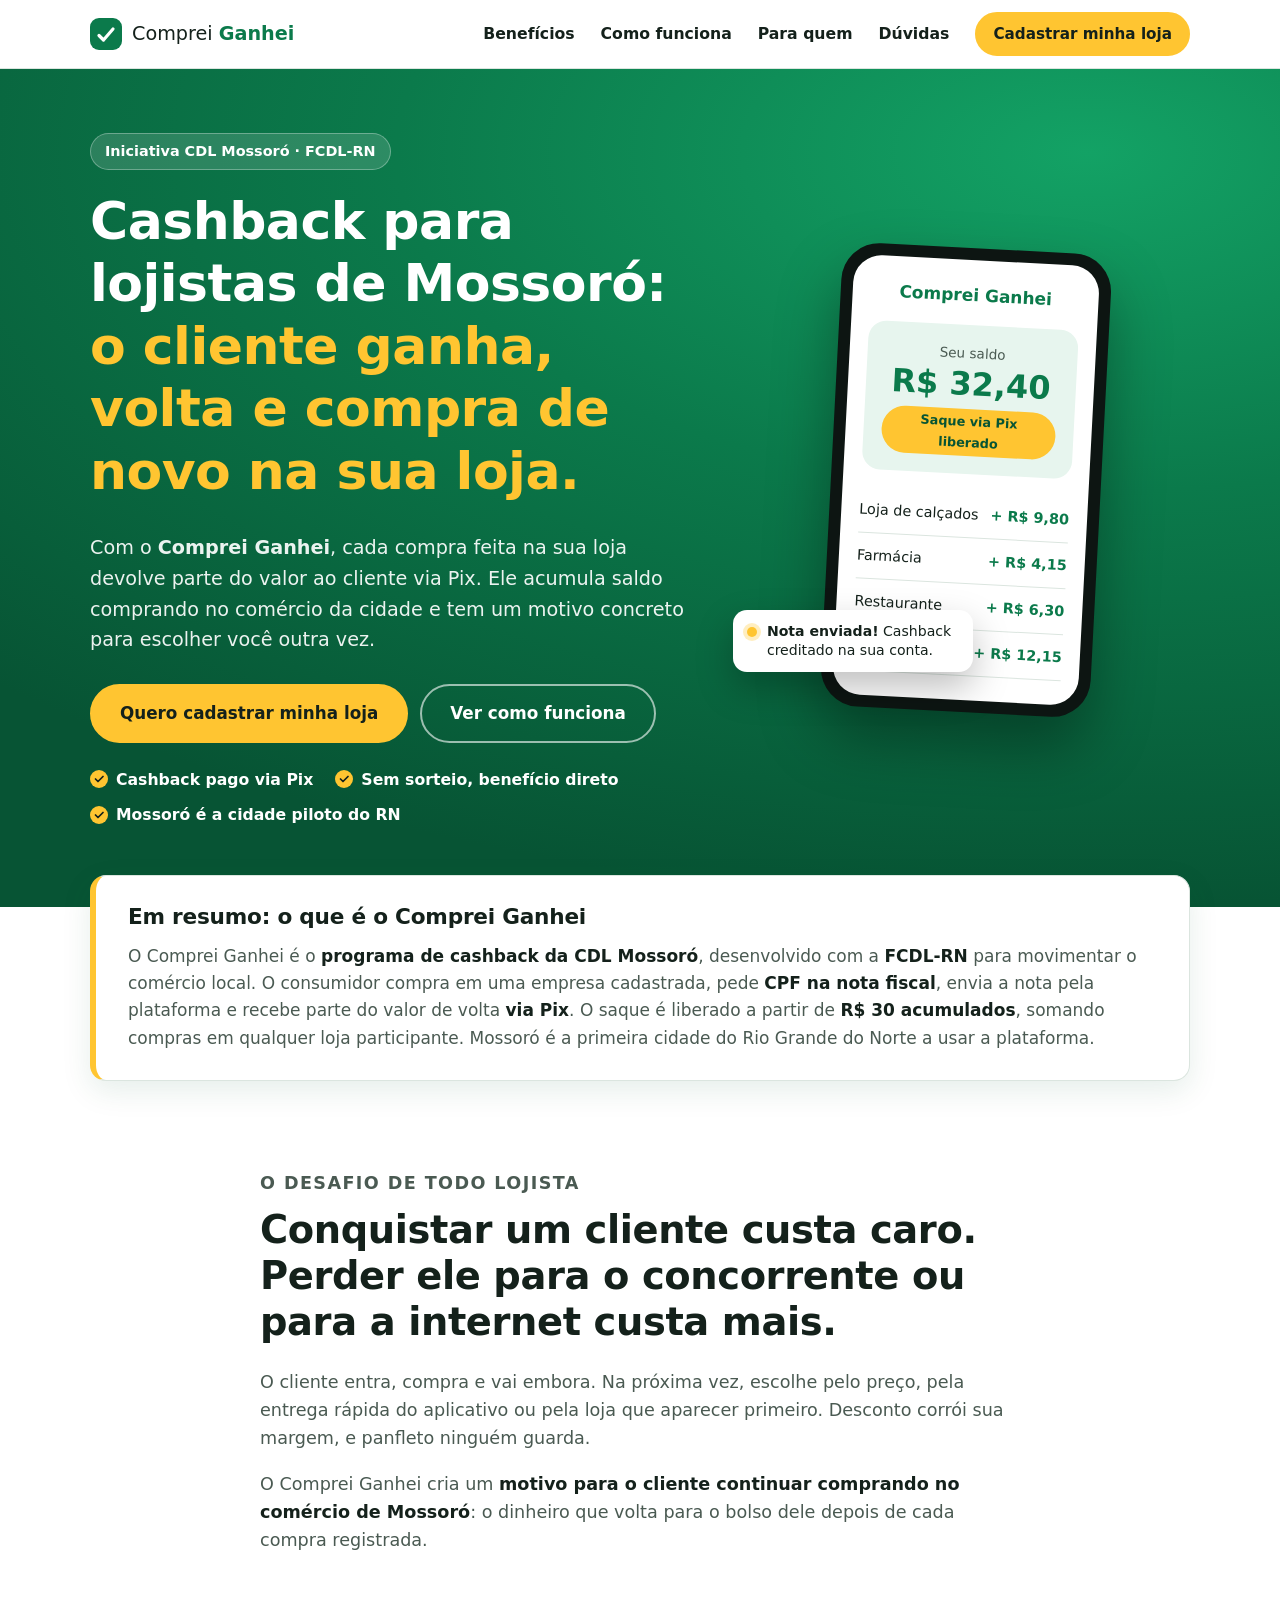
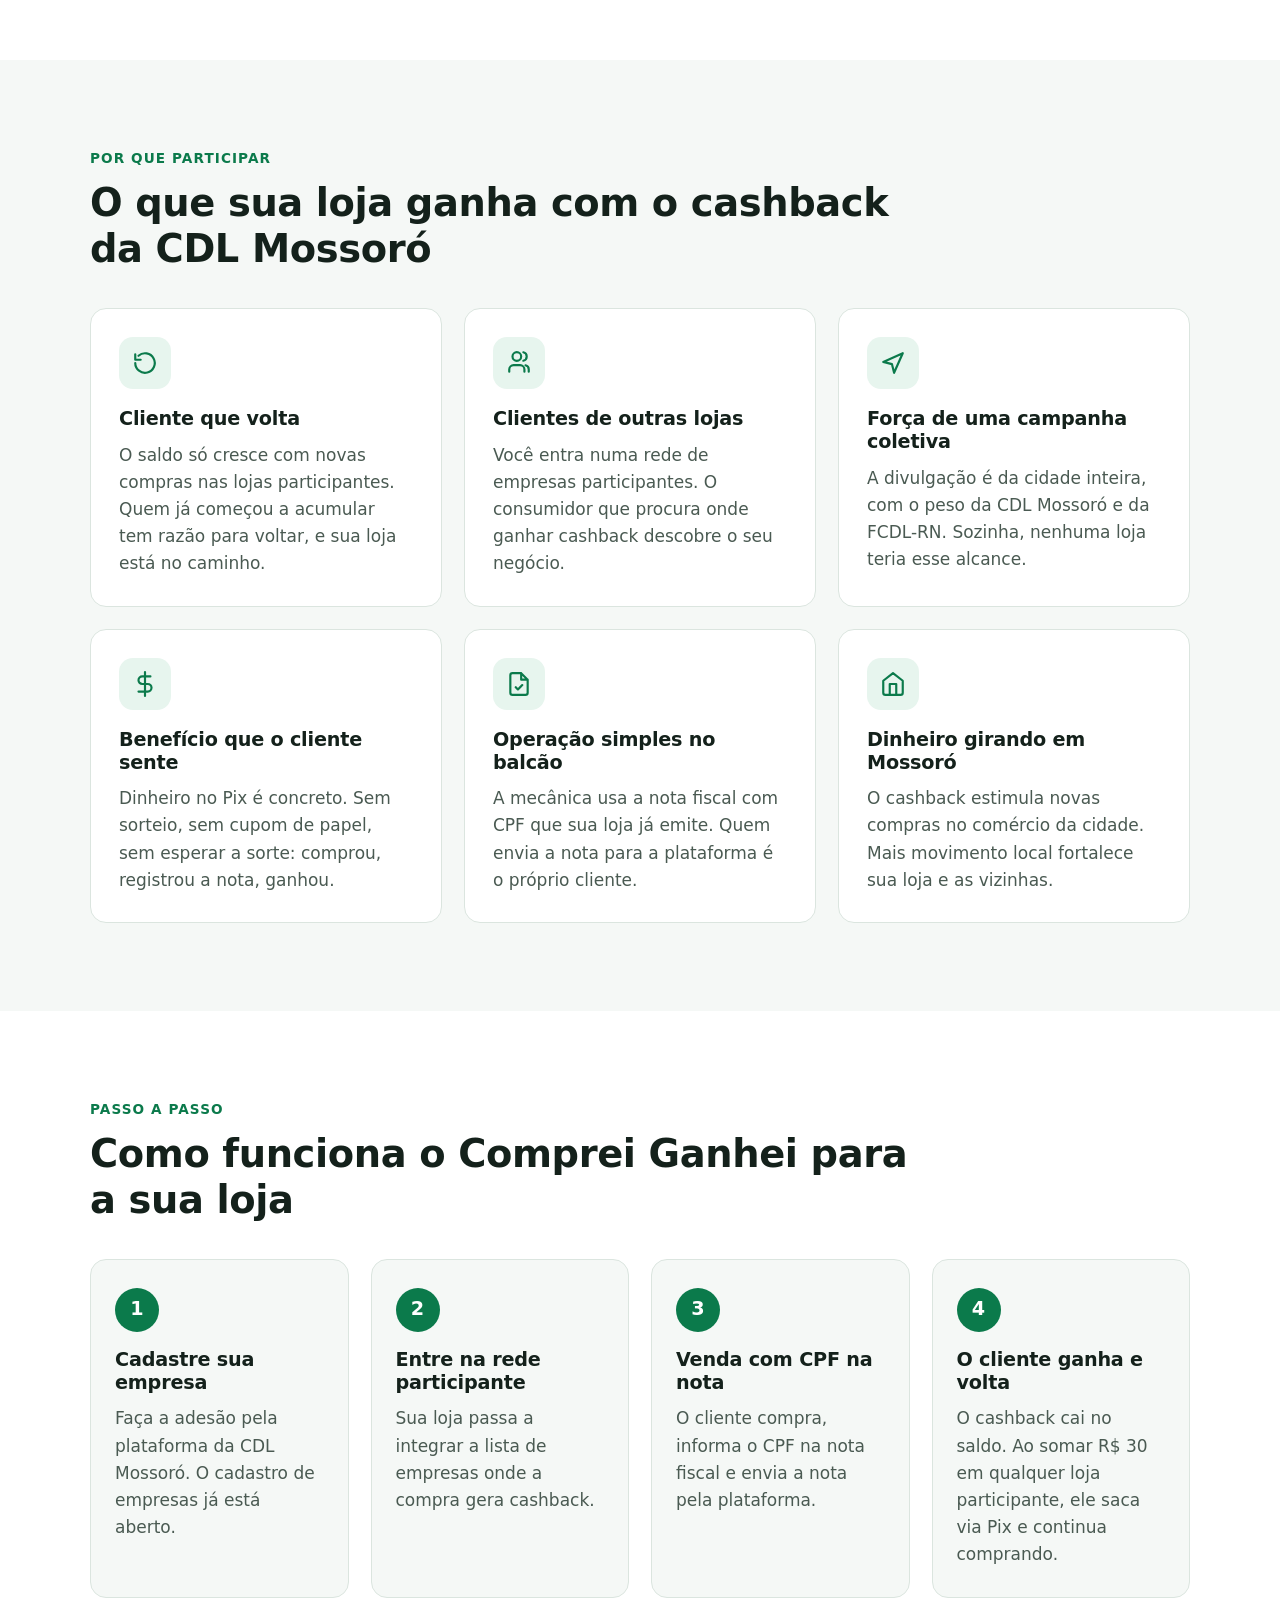
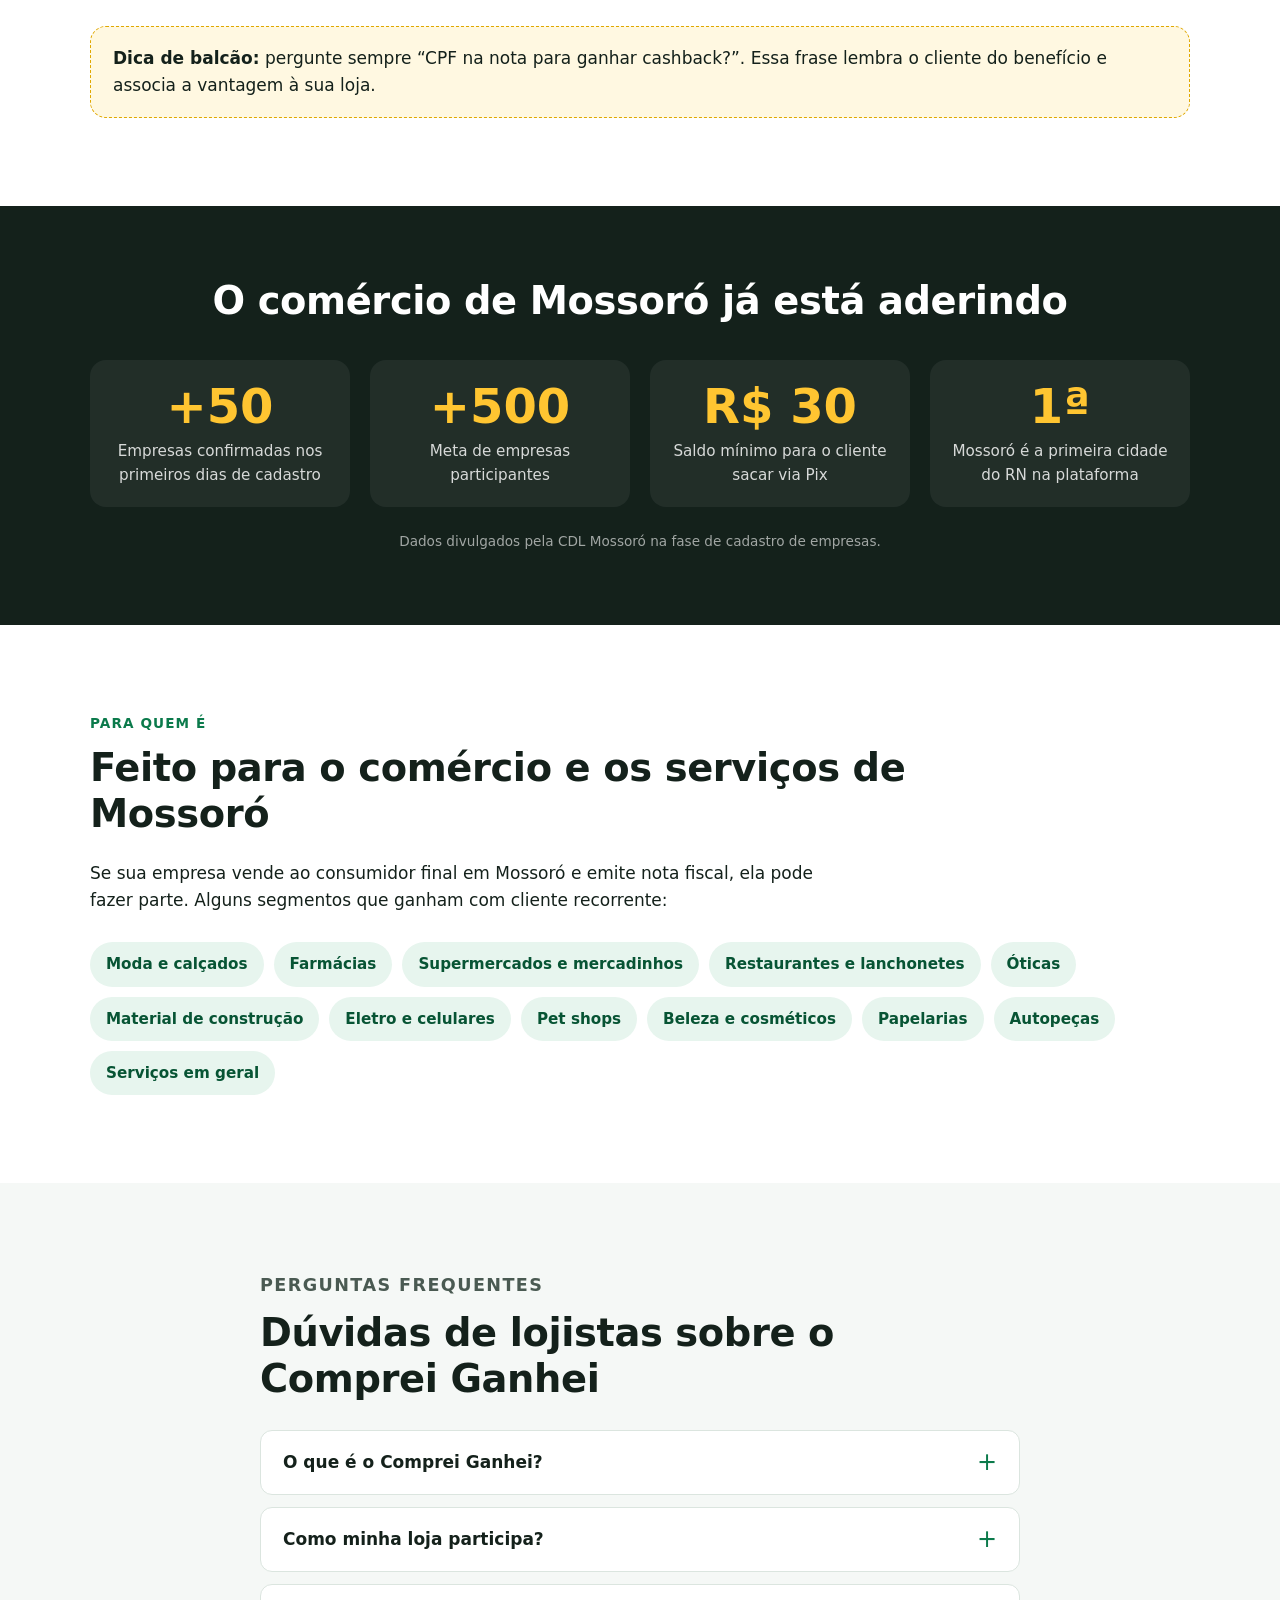
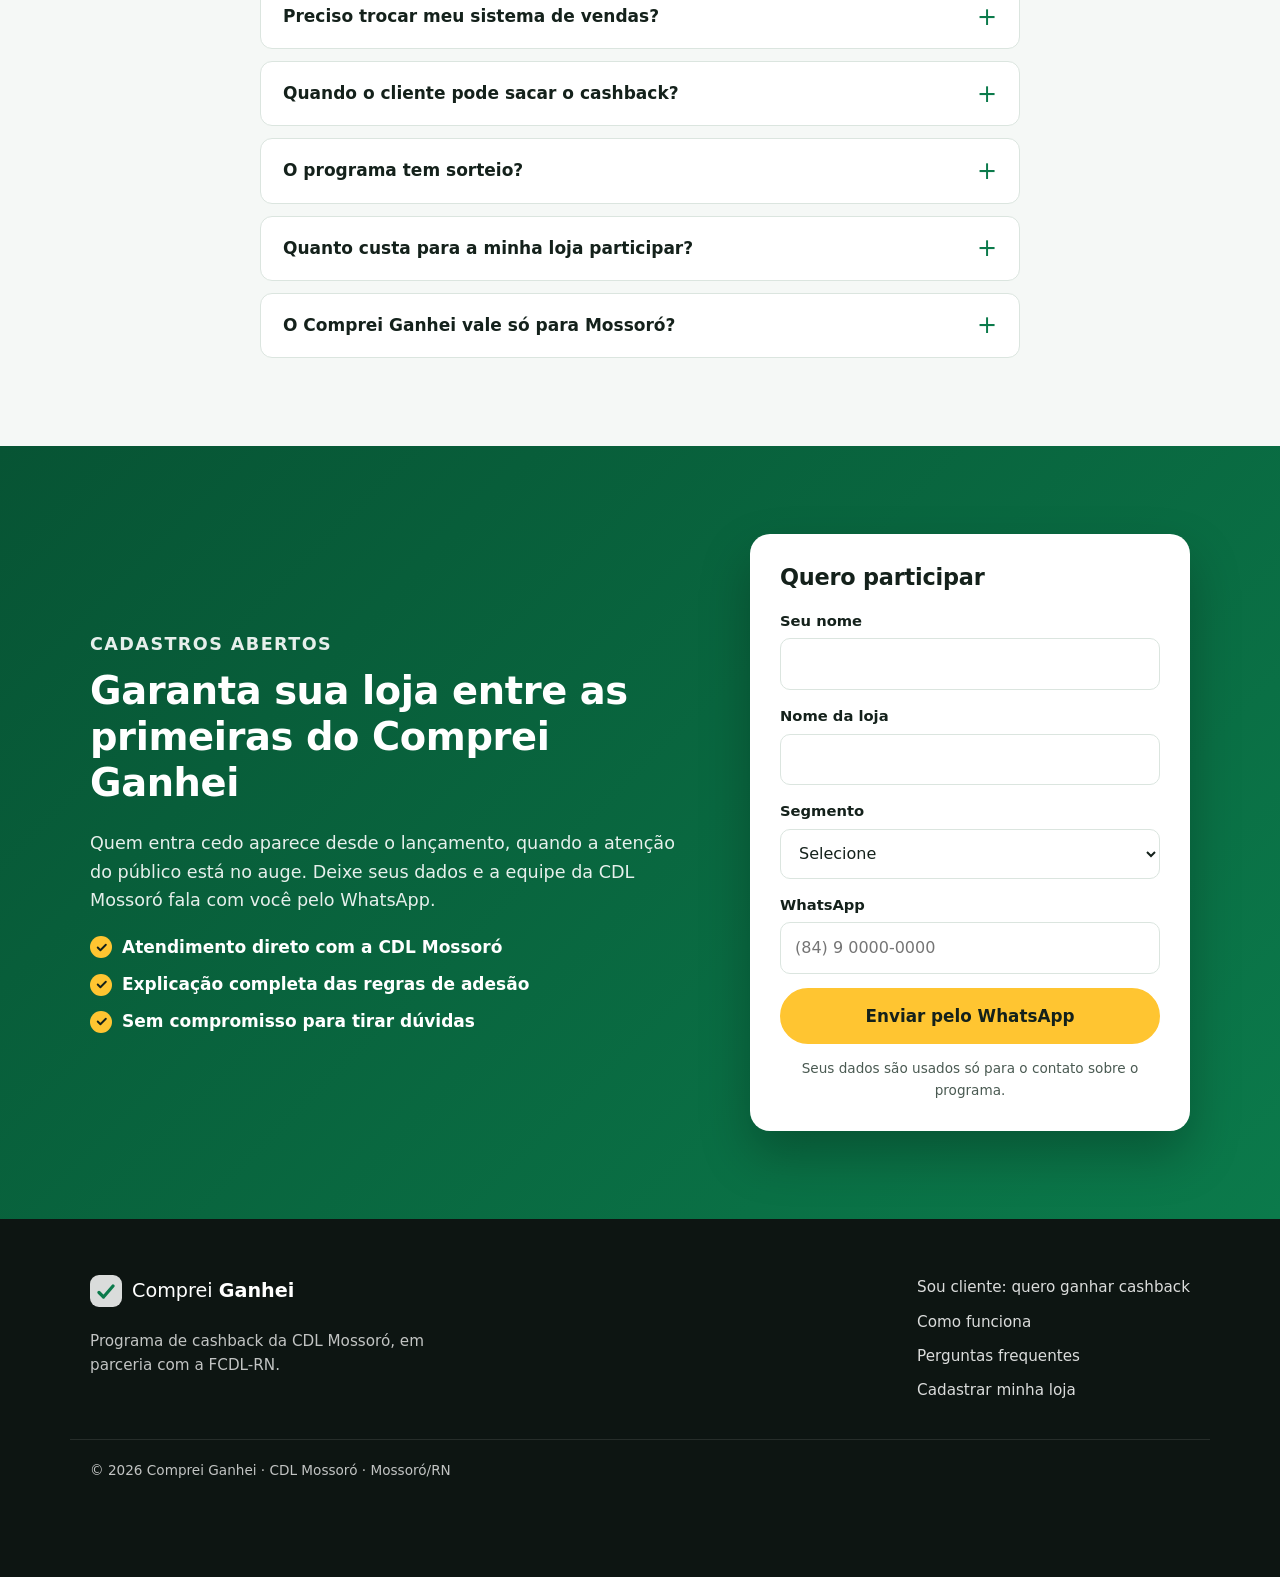
==== lojistas/index.html @ 70098d99 "Cria landing page para lojistas do Comprei Ganhei Página estática e responsiva em /lojistas com copy" ====
<!doctype html>
<html lang="pt-BR">
<head>
  <meta charset="utf-8">
  <meta name="viewport" content="width=device-width, initial-scale=1">

  <!-- SEO essencial -->
  <title>Cashback para lojistas em Mossoró | Comprei Ganhei · CDL Mossoró</title>
  <meta name="description" content="Cadastre sua loja no Comprei Ganhei, o programa de cashback da CDL Mossoró. Seu cliente compra, pede CPF na nota, recebe dinheiro de volta via Pix e volta a comprar no comércio local.">
  <link rel="canonical" href="https://compreiganhei.com.br/lojistas/">
  <meta name="robots" content="index, follow, max-image-preview:large">
  <meta name="theme-color" content="#0b7a4b">
  <meta name="geo.region" content="BR-RN">
  <meta name="geo.placename" content="Mossoró">

  <!-- Open Graph / redes sociais -->
  <meta property="og:type" content="website">
  <meta property="og:locale" content="pt_BR">
  <meta property="og:site_name" content="Comprei Ganhei">
  <meta property="og:title" content="Sua loja no Comprei Ganhei: cashback que traz o cliente de volta">
  <meta property="og:description" content="Programa de cashback da CDL Mossoró. O cliente recebe parte da compra de volta via Pix e continua comprando em Mossoró.">
  <meta property="og:url" content="https://compreiganhei.com.br/lojistas/">
  <meta property="og:image" content="https://compreiganhei.com.br/assets/img/og-lojistas.png">
  <meta property="og:image:width" content="1200">
  <meta property="og:image:height" content="630">
  <meta property="og:image:alt" content="Comprei Ganhei para lojistas: cashback via Pix no comércio de Mossoró">
  <meta name="twitter:card" content="summary_large_image">

  <link rel="icon" href="/assets/img/favicon.svg" type="image/svg+xml">
  <link rel="stylesheet" href="/assets/css/style.css">

  <!-- Dados estruturados (SEO + GEO) -->
  <script type="application/ld+json">
  {
    "@context": "https://schema.org",
    "@graph": [
      {
        "@type": "Organization",
        "@id": "https://compreiganhei.com.br/#organizacao",
        "name": "Comprei Ganhei",
        "url": "https://compreiganhei.com.br/",
        "logo": "https://compreiganhei.com.br/assets/img/favicon.svg",
        "parentOrganization": {
          "@type": "Organization",
          "name": "CDL Mossoró (Câmara de Dirigentes Lojistas de Mossoró)",
          "address": { "@type": "PostalAddress", "addressLocality": "Mossoró", "addressRegion": "RN", "addressCountry": "BR" }
        }
      },
      {
        "@type": "WebPage",
        "@id": "https://compreiganhei.com.br/lojistas/#pagina",
        "url": "https://compreiganhei.com.br/lojistas/",
        "name": "Cashback para lojistas em Mossoró | Comprei Ganhei",
        "inLanguage": "pt-BR",
        "isPartOf": { "@id": "https://compreiganhei.com.br/#site" },
        "about": { "@id": "https://compreiganhei.com.br/lojistas/#servico" },
        "breadcrumb": { "@id": "https://compreiganhei.com.br/lojistas/#breadcrumb" }
      },
      {
        "@type": "WebSite",
        "@id": "https://compreiganhei.com.br/#site",
        "url": "https://compreiganhei.com.br/",
        "name": "Comprei Ganhei",
        "inLanguage": "pt-BR",
        "publisher": { "@id": "https://compreiganhei.com.br/#organizacao" }
      },
      {
        "@type": "BreadcrumbList",
        "@id": "https://compreiganhei.com.br/lojistas/#breadcrumb",
        "itemListElement": [
          { "@type": "ListItem", "position": 1, "name": "Início", "item": "https://compreiganhei.com.br/" },
          { "@type": "ListItem", "position": 2, "name": "Para lojistas", "item": "https://compreiganhei.com.br/lojistas/" }
        ]
      },
      {
        "@type": "Service",
        "@id": "https://compreiganhei.com.br/lojistas/#servico",
        "name": "Programa de cashback Comprei Ganhei para lojistas",
        "serviceType": "Programa de cashback e fidelização para o comércio local",
        "provider": { "@id": "https://compreiganhei.com.br/#organizacao" },
        "areaServed": { "@type": "City", "name": "Mossoró", "containedInPlace": { "@type": "State", "name": "Rio Grande do Norte" } },
        "audience": { "@type": "BusinessAudience", "audienceType": "Lojistas, comerciantes e prestadores de serviço de Mossoró" },
        "description": "Programa de cashback da CDL Mossoró, desenvolvido com a FCDL-RN. O consumidor compra em empresas cadastradas, informa o CPF na nota fiscal, envia a nota pela plataforma e recebe cashback via Pix, com saque a partir de R$ 30 acumulados em qualquer loja participante."
      },
      {
        "@type": "HowTo",
        "name": "Como cadastrar sua loja no Comprei Ganhei",
        "inLanguage": "pt-BR",
        "step": [
          { "@type": "HowToStep", "position": 1, "name": "Cadastre a empresa", "text": "Preencha o cadastro da sua empresa na plataforma da CDL Mossoró." },
          { "@type": "HowToStep", "position": 2, "name": "Entre na rede de lojas participantes", "text": "Sua loja passa a integrar a lista de empresas onde a compra gera cashback." },
          { "@type": "HowToStep", "position": 3, "name": "Venda com CPF na nota", "text": "O cliente compra, pede CPF na nota fiscal e envia a nota pela plataforma." },
          { "@type": "HowToStep", "position": 4, "name": "Cliente recebe e volta", "text": "O cliente acumula cashback e saca via Pix a partir de R$ 30, comprando de novo nas lojas participantes." }
        ]
      },
      {
        "@type": "FAQPage",
        "@id": "https://compreiganhei.com.br/lojistas/#faq",
        "mainEntity": [
          { "@type": "Question", "name": "O que é o Comprei Ganhei?", "acceptedAnswer": { "@type": "Answer", "text": "É o programa de cashback da CDL Mossoró, criado com a FCDL-RN para estimular compras no comércio local. O cliente compra em uma empresa cadastrada, pede CPF na nota, envia a nota pela plataforma e recebe parte do valor de volta via Pix." } },
          { "@type": "Question", "name": "Como minha loja participa do Comprei Ganhei?", "acceptedAnswer": { "@type": "Answer", "text": "Pelo cadastro de empresas na plataforma da CDL Mossoró. Depois de aprovada, sua loja entra na rede de lojas participantes e as compras feitas nela passam a gerar cashback para o cliente." } },
          { "@type": "Question", "name": "Preciso trocar meu sistema de vendas?", "acceptedAnswer": { "@type": "Answer", "text": "A mecânica do programa se baseia na nota fiscal com CPF do consumidor. Quem envia a nota para a plataforma é o próprio cliente. A sua loja precisa emitir a nota fiscal normalmente, com o CPF informado pelo cliente." } },
          { "@type": "Question", "name": "Quando o cliente pode sacar o cashback?", "acceptedAnswer": { "@type": "Answer", "text": "O saque via Pix fica disponível quando o saldo acumulado chega a R$ 30, somando compras feitas em qualquer loja participante." } },
          { "@type": "Question", "name": "O programa tem sorteio?", "acceptedAnswer": { "@type": "Answer", "text": "Não. O benefício é cashback direto: cada compra registrada devolve parte do valor ao cliente." } },
          { "@type": "Question", "name": "O Comprei Ganhei vale só para Mossoró?", "acceptedAnswer": { "@type": "Answer", "text": "Mossoró é a primeira cidade do Rio Grande do Norte a usar a plataforma. A FCDL-RN planeja levar o modelo a outras cidades do estado depois do piloto." } }
        ]
      }
    ]
  }
  </script>
</head>
<body>
  <a class="skip" href="#conteudo">Pular para o conteúdo</a>

  <header class="topo" id="topo">
    <div class="wrap topo__inner">
      <a class="marca" href="/" aria-label="Comprei Ganhei, página inicial">
        <svg class="marca__icone" viewBox="0 0 32 32" aria-hidden="true"><rect width="32" height="32" rx="9" fill="currentColor"/><path d="M9 17.5l4.5 4.5L23 11" fill="none" stroke="#fff" stroke-width="3.2" stroke-linecap="round" stroke-linejoin="round"/></svg>
        <span>Comprei <strong>Ganhei</strong></span>
      </a>
      <nav class="menu" id="menu" aria-label="Seções da página">
        <a href="#beneficios">Benefícios</a>
        <a href="#como-funciona">Como funciona</a>
        <a href="#para-quem">Para quem</a>
        <a href="#duvidas">Dúvidas</a>
        <a class="btn btn--sm" href="#cadastro">Cadastrar minha loja</a>
      </nav>
      <button class="menu__toggle" type="button" aria-expanded="false" aria-controls="menu" aria-label="Abrir menu">
        <span></span><span></span><span></span>
      </button>
    </div>
  </header>

  <main id="conteudo">

    <!-- HERO -->
    <section class="hero">
      <div class="wrap hero__grid">
        <div class="hero__texto">
          <p class="selo">Iniciativa CDL Mossoró · FCDL-RN</p>
          <h1>Cashback para lojistas de Mossoró: <span class="destaque">o cliente ganha, volta e compra de novo na sua loja.</span></h1>
          <p class="lead">Com o <strong>Comprei Ganhei</strong>, cada compra feita na sua loja devolve parte do valor ao cliente via Pix. Ele acumula saldo comprando no comércio da cidade e tem um motivo concreto para escolher você outra vez.</p>
          <div class="hero__ctas">
            <a class="btn btn--lg" href="#cadastro">Quero cadastrar minha loja</a>
            <a class="btn btn--ghost btn--lg" href="#como-funciona">Ver como funciona</a>
          </div>
          <ul class="hero__provas" aria-label="Destaques do programa">
            <li>Cashback pago via Pix</li>
            <li>Sem sorteio, benefício direto</li>
            <li>Mossoró é a cidade piloto do RN</li>
          </ul>
        </div>

        <div class="hero__visual" aria-hidden="true">
          <div class="celular">
            <div class="celular__tela">
              <p class="celular__app">Comprei Ganhei</p>
              <div class="saldo">
                <span>Seu saldo</span>
                <strong>R$ 32,40</strong>
                <em>Saque via Pix liberado</em>
              </div>
              <ul class="extrato">
                <li><span>Loja de calçados</span><b>+ R$ 9,80</b></li>
                <li><span>Farmácia</span><b>+ R$ 4,15</b></li>
                <li><span>Restaurante</span><b>+ R$ 6,30</b></li>
                <li><span>Ótica</span><b>+ R$ 12,15</b></li>
              </ul>
            </div>
          </div>
          <div class="notificacao">
            <span class="notificacao__ponto"></span>
            <p><b>Nota enviada!</b> Cashback creditado na sua conta.</p>
          </div>
        </div>
      </div>
    </section>

    <!-- RESUMO (bloco de resposta direta para buscadores e IAs) -->
    <section class="resumo" aria-labelledby="resumo-titulo">
      <div class="wrap">
        <div class="resumo__caixa">
          <h2 id="resumo-titulo">Em resumo: o que é o Comprei Ganhei</h2>
          <p>O Comprei Ganhei é o <strong>programa de cashback da CDL Mossoró</strong>, desenvolvido com a <strong>FCDL-RN</strong> para movimentar o comércio local. O consumidor compra em uma empresa cadastrada, pede <strong>CPF na nota fiscal</strong>, envia a nota pela plataforma e recebe parte do valor de volta <strong>via Pix</strong>. O saque é liberado a partir de <strong>R$ 30 acumulados</strong>, somando compras em qualquer loja participante. Mossoró é a primeira cidade do Rio Grande do Norte a usar a plataforma.</p>
        </div>
      </div>
    </section>

    <!-- PROBLEMA -->
    <section class="secao" aria-labelledby="problema-titulo">
      <div class="wrap estreito">
        <p class="sobretitulo">O desafio de todo lojista</p>
        <h2 id="problema-titulo">Conquistar um cliente custa caro. Perder ele para o concorrente ou para a internet custa mais.</h2>
        <p>O cliente entra, compra e vai embora. Na próxima vez, escolhe pelo preço, pela entrega rápida do aplicativo ou pela loja que aparecer primeiro. Desconto corrói sua margem, e panfleto ninguém guarda.</p>
        <p>O Comprei Ganhei cria um <strong>motivo para o cliente continuar comprando no comércio de Mossoró</strong>: o dinheiro que volta para o bolso dele depois de cada compra registrada.</p>
      </div>
    </section>

    <!-- BENEFÍCIOS -->
    <section class="secao secao--alt" id="beneficios" aria-labelledby="beneficios-titulo">
      <div class="wrap">
        <p class="sobretitulo">Por que participar</p>
        <h2 id="beneficios-titulo">O que sua loja ganha com o cashback da CDL Mossoró</h2>
        <div class="cards">
          <article class="card">
            <div class="card__icone" aria-hidden="true">
              <svg viewBox="0 0 24 24"><path d="M3 12a9 9 0 1 0 3-6.7M3 4v5h5" /></svg>
            </div>
            <h3>Cliente que volta</h3>
            <p>O saldo só cresce com novas compras nas lojas participantes. Quem já começou a acumular tem razão para voltar, e sua loja está no caminho.</p>
          </article>
          <article class="card">
            <div class="card__icone" aria-hidden="true">
              <svg viewBox="0 0 24 24"><path d="M17 20v-2a4 4 0 0 0-4-4H7a4 4 0 0 0-4 4v2M10 10a4 4 0 1 0 0-8 4 4 0 0 0 0 8M21 20v-2a4 4 0 0 0-3-3.9M16 2.1a4 4 0 0 1 0 7.8" /></svg>
            </div>
            <h3>Clientes de outras lojas</h3>
            <p>Você entra numa rede de empresas participantes. O consumidor que procura onde ganhar cashback descobre o seu negócio.</p>
          </article>
          <article class="card">
            <div class="card__icone" aria-hidden="true">
              <svg viewBox="0 0 24 24"><path d="M3 11l18-8-8 18-2-8-8-2z" /></svg>
            </div>
            <h3>Força de uma campanha coletiva</h3>
            <p>A divulgação é da cidade inteira, com o peso da CDL Mossoró e da FCDL-RN. Sozinha, nenhuma loja teria esse alcance.</p>
          </article>
          <article class="card">
            <div class="card__icone" aria-hidden="true">
              <svg viewBox="0 0 24 24"><path d="M12 1v22M17 5H9.5a3.5 3.5 0 0 0 0 7h5a3.5 3.5 0 0 1 0 7H6" /></svg>
            </div>
            <h3>Benefício que o cliente sente</h3>
            <p>Dinheiro no Pix é concreto. Sem sorteio, sem cupom de papel, sem esperar a sorte: comprou, registrou a nota, ganhou.</p>
          </article>
          <article class="card">
            <div class="card__icone" aria-hidden="true">
              <svg viewBox="0 0 24 24"><path d="M14 2H6a2 2 0 0 0-2 2v16a2 2 0 0 0 2 2h12a2 2 0 0 0 2-2V8zM14 2v6h6M9 15l2 2 4-4" /></svg>
            </div>
            <h3>Operação simples no balcão</h3>
            <p>A mecânica usa a nota fiscal com CPF que sua loja já emite. Quem envia a nota para a plataforma é o próprio cliente.</p>
          </article>
          <article class="card">
            <div class="card__icone" aria-hidden="true">
              <svg viewBox="0 0 24 24"><path d="M3 9l9-7 9 7v11a2 2 0 0 1-2 2H5a2 2 0 0 1-2-2zM9 22V12h6v10" /></svg>
            </div>
            <h3>Dinheiro girando em Mossoró</h3>
            <p>O cashback estimula novas compras no comércio da cidade. Mais movimento local fortalece sua loja e as vizinhas.</p>
          </article>
        </div>
      </div>
    </section>

    <!-- COMO FUNCIONA -->
    <section class="secao" id="como-funciona" aria-labelledby="como-titulo">
      <div class="wrap">
        <p class="sobretitulo">Passo a passo</p>
        <h2 id="como-titulo">Como funciona o Comprei Ganhei para a sua loja</h2>
        <ol class="passos">
          <li class="passo">
            <span class="passo__num" aria-hidden="true">1</span>
            <h3>Cadastre sua empresa</h3>
            <p>Faça a adesão pela plataforma da CDL Mossoró. O cadastro de empresas já está aberto.</p>
          </li>
          <li class="passo">
            <span class="passo__num" aria-hidden="true">2</span>
            <h3>Entre na rede participante</h3>
            <p>Sua loja passa a integrar a lista de empresas onde a compra gera cashback.</p>
          </li>
          <li class="passo">
            <span class="passo__num" aria-hidden="true">3</span>
            <h3>Venda com CPF na nota</h3>
            <p>O cliente compra, informa o CPF na nota fiscal e envia a nota pela plataforma.</p>
          </li>
          <li class="passo">
            <span class="passo__num" aria-hidden="true">4</span>
            <h3>O cliente ganha e volta</h3>
            <p>O cashback cai no saldo. Ao somar R$ 30 em qualquer loja participante, ele saca via Pix e continua comprando.</p>
          </li>
        </ol>

        <div class="dica">
          <p><strong>Dica de balcão:</strong> pergunte sempre “CPF na nota para ganhar cashback?”. Essa frase lembra o cliente do benefício e associa a vantagem à sua loja.</p>
        </div>
      </div>
    </section>

    <!-- NÚMEROS -->
    <section class="numeros" aria-labelledby="numeros-titulo">
      <div class="wrap">
        <h2 id="numeros-titulo" class="numeros__titulo">O comércio de Mossoró já está aderindo</h2>
        <dl class="numeros__grid">
          <div><dt>Empresas confirmadas nos primeiros dias de cadastro</dt><dd>+50</dd></div>
          <div><dt>Meta de empresas participantes</dt><dd>+500</dd></div>
          <div><dt>Saldo mínimo para o cliente sacar via Pix</dt><dd>R$ 30</dd></div>
          <div><dt>Mossoró é a primeira cidade do RN na plataforma</dt><dd>1ª</dd></div>
        </dl>
        <p class="numeros__fonte">Dados divulgados pela CDL Mossoró na fase de cadastro de empresas.</p>
      </div>
    </section>

    <!-- PARA QUEM -->
    <section class="secao" id="para-quem" aria-labelledby="quem-titulo">
      <div class="wrap">
        <p class="sobretitulo">Para quem é</p>
        <h2 id="quem-titulo">Feito para o comércio e os serviços de Mossoró</h2>
        <p class="estreito">Se sua empresa vende ao consumidor final em Mossoró e emite nota fiscal, ela pode fazer parte. Alguns segmentos que ganham com cliente recorrente:</p>
        <ul class="tags">
          <li>Moda e calçados</li>
          <li>Farmácias</li>
          <li>Supermercados e mercadinhos</li>
          <li>Restaurantes e lanchonetes</li>
          <li>Óticas</li>
          <li>Material de construção</li>
          <li>Eletro e celulares</li>
          <li>Pet shops</li>
          <li>Beleza e cosméticos</li>
          <li>Papelarias</li>
          <li>Autopeças</li>
          <li>Serviços em geral</li>
        </ul>
      </div>
    </section>

    <!-- DÚVIDAS -->
    <section class="secao secao--alt" id="duvidas" aria-labelledby="faq-titulo">
      <div class="wrap estreito">
        <p class="sobretitulo">Perguntas frequentes</p>
        <h2 id="faq-titulo">Dúvidas de lojistas sobre o Comprei Ganhei</h2>
        <div class="faq">
          <details>
            <summary>O que é o Comprei Ganhei?</summary>
            <p>É o programa de cashback da CDL Mossoró, criado com a FCDL-RN para estimular compras no comércio local. O cliente compra em uma empresa cadastrada, pede CPF na nota, envia a nota pela plataforma e recebe parte do valor de volta via Pix.</p>
          </details>
          <details>
            <summary>Como minha loja participa?</summary>
            <p>Pelo cadastro de empresas na plataforma da CDL Mossoró. Depois de aprovada, sua loja entra na rede de lojas participantes e as compras feitas nela passam a gerar cashback para o cliente.</p>
          </details>
          <details>
            <summary>Preciso trocar meu sistema de vendas?</summary>
            <p>A mecânica se baseia na nota fiscal com CPF do consumidor, e quem envia a nota para a plataforma é o próprio cliente. Sua loja precisa emitir a nota fiscal normalmente, com o CPF informado.</p>
          </details>
          <details>
            <summary>Quando o cliente pode sacar o cashback?</summary>
            <p>O saque via Pix fica disponível quando o saldo chega a R$ 30, somando compras feitas em qualquer loja participante.</p>
          </details>
          <details>
            <summary>O programa tem sorteio?</summary>
            <p>Não. O benefício é cashback direto: cada compra registrada devolve parte do valor ao cliente.</p>
          </details>
          <details>
            <summary>Quanto custa para a minha loja participar?</summary>
            <!-- TODO(CDL): substituir pelas condições oficiais de adesão (taxa, percentual de cashback, quem custeia, exigência de associação). -->
            <p>As condições de adesão são apresentadas pela CDL Mossoró no momento do cadastro. Deixe seu contato abaixo e nossa equipe explica tudo em detalhes.</p>
          </details>
          <details>
            <summary>O Comprei Ganhei vale só para Mossoró?</summary>
            <p>Mossoró é a primeira cidade do Rio Grande do Norte a usar a plataforma. A FCDL-RN planeja levar o modelo a outras cidades do estado depois do piloto.</p>
          </details>
        </div>
      </div>
    </section>

    <!-- CADASTRO / CTA FINAL -->
    <section class="cadastro" id="cadastro" aria-labelledby="cadastro-titulo">
      <div class="wrap cadastro__grid">
        <div class="cadastro__texto">
          <p class="sobretitulo sobretitulo--claro">Cadastros abertos</p>
          <h2 id="cadastro-titulo">Garanta sua loja entre as primeiras do Comprei Ganhei</h2>
          <p>Quem entra cedo aparece desde o lançamento, quando a atenção do público está no auge. Deixe seus dados e a equipe da CDL Mossoró fala com você pelo WhatsApp.</p>
          <ul class="checklist">
            <li>Atendimento direto com a CDL Mossoró</li>
            <li>Explicação completa das regras de adesão</li>
            <li>Sem compromisso para tirar dúvidas</li>
          </ul>
        </div>

        <form class="form" id="form-cadastro" novalidate>
          <h3 class="form__titulo">Quero participar</h3>
          <label>
            <span>Seu nome</span>
            <input type="text" name="nome" autocomplete="name" required>
          </label>
          <label>
            <span>Nome da loja</span>
            <input type="text" name="loja" autocomplete="organization" required>
          </label>
          <label>
            <span>Segmento</span>
            <select name="segmento" required>
              <option value="">Selecione</option>
              <option>Moda e calçados</option>
              <option>Farmácia</option>
              <option>Supermercado ou mercadinho</option>
              <option>Restaurante ou lanchonete</option>
              <option>Ótica</option>
              <option>Material de construção</option>
              <option>Eletro e celulares</option>
              <option>Beleza e cosméticos</option>
              <option>Serviços</option>
              <option>Outro</option>
            </select>
          </label>
          <label>
            <span>WhatsApp</span>
            <input type="tel" name="whatsapp" autocomplete="tel" inputmode="tel" placeholder="(84) 9 0000-0000" required>
          </label>
          <button class="btn btn--lg btn--bloco" type="submit">Enviar pelo WhatsApp</button>
          <p class="form__erro" role="alert" hidden>Preencha todos os campos para continuar.</p>
          <p class="form__nota">Seus dados são usados só para o contato sobre o programa.</p>
        </form>
      </div>
    </section>

  </main>

  <footer class="rodape">
    <div class="wrap rodape__grid">
      <div>
        <a class="marca marca--claro" href="/">
          <svg class="marca__icone" viewBox="0 0 32 32" aria-hidden="true"><rect width="32" height="32" rx="9" fill="currentColor"/><path d="M9 17.5l4.5 4.5L23 11" fill="none" stroke="#0b7a4b" stroke-width="3.2" stroke-linecap="round" stroke-linejoin="round"/></svg>
          <span>Comprei <strong>Ganhei</strong></span>
        </a>
        <p>Programa de cashback da CDL Mossoró, em parceria com a FCDL-RN.</p>
      </div>
      <nav aria-label="Links do rodapé">
        <ul>
          <li><a href="/">Sou cliente: quero ganhar cashback</a></li>
          <li><a href="#como-funciona">Como funciona</a></li>
          <li><a href="#duvidas">Perguntas frequentes</a></li>
          <li><a href="#cadastro">Cadastrar minha loja</a></li>
        </ul>
      </nav>
    </div>
    <div class="wrap rodape__base">
      <p>© <span id="ano">2026</span> Comprei Ganhei · CDL Mossoró · Mossoró/RN</p>
    </div>
  </footer>

  <a class="cta-fixo oculto" href="#cadastro">Cadastrar minha loja</a>

  <script src="/assets/js/main.js" defer></script>
</body>
</html>
---- assets/css/style.css ----
/* Comprei Ganhei · estilos compartilhados entre as landing pages */

:root {
  --verde: #0b7a4b;
  --verde-escuro: #075434;
  --verde-claro: #e7f5ee;
  --amarelo: #ffc531;
  --amarelo-escuro: #e0a800;
  --texto: #14211b;
  --texto-suave: #4a5a52;
  --fundo: #ffffff;
  --fundo-alt: #f5f8f6;
  --borda: #dbe5df;
  --raio: 16px;
  --sombra: 0 10px 30px rgba(7, 84, 52, .10);
  --largura: 1140px;
  --fonte: system-ui, -apple-system, "Segoe UI", Roboto, "Helvetica Neue", Arial, sans-serif;
}

*, *::before, *::after { box-sizing: border-box; }
html { scroll-behavior: smooth; -webkit-text-size-adjust: 100%; }
@media (prefers-reduced-motion: reduce) {
  html { scroll-behavior: auto; }
  *, *::before, *::after { animation: none !important; transition: none !important; }
}
body {
  margin: 0;
  font-family: var(--fonte);
  font-size: 1.0625rem;
  line-height: 1.6;
  color: var(--texto);
  background: var(--fundo);
}
img, svg { display: block; max-width: 100%; }
h1, h2, h3 { line-height: 1.2; margin: 0 0 .6em; letter-spacing: -.01em; }
h1 { font-size: clamp(2rem, 4.6vw, 3.25rem); font-weight: 800; }
h2 { font-size: clamp(1.6rem, 3.2vw, 2.4rem); font-weight: 800; }
h3 { font-size: 1.2rem; font-weight: 700; }
p { margin: 0 0 1em; }
a { color: var(--verde); }
:focus-visible { outline: 3px solid var(--amarelo); outline-offset: 3px; border-radius: 4px; }

.wrap { width: 100%; max-width: var(--largura); margin: 0 auto; padding: 0 20px; }
.estreito { max-width: 760px; }
.wrap.estreito { max-width: 800px; }

.skip { position: absolute; left: -999px; top: 8px; background: var(--texto); color: #fff; padding: 8px 14px; z-index: 100; }
.skip:focus { left: 8px; }

/* Botões */
.btn {
  display: inline-flex; align-items: center; justify-content: center;
  min-height: 48px; padding: 12px 22px;
  background: var(--amarelo); color: var(--texto);
  font-weight: 800; text-decoration: none; text-align: center;
  border: 2px solid var(--amarelo); border-radius: 999px; cursor: pointer;
  font-size: 1rem; font-family: inherit;
  transition: transform .15s ease, background .15s ease, box-shadow .15s ease;
}
.btn:hover { background: var(--amarelo-escuro); border-color: var(--amarelo-escuro); transform: translateY(-1px); box-shadow: 0 6px 18px rgba(224, 168, 0, .35); }
.btn--sm { min-height: 40px; padding: 8px 16px; font-size: .95rem; }
.btn--lg { min-height: 56px; padding: 14px 28px; font-size: 1.05rem; }
.btn--ghost { background: transparent; color: #fff; border-color: rgba(255, 255, 255, .6); }
.btn--ghost:hover { background: rgba(255, 255, 255, .12); border-color: #fff; box-shadow: none; }
.btn--bloco { width: 100%; }

/* Topo */
.topo { position: sticky; top: 0; z-index: 50; background: rgba(255, 255, 255, .96); backdrop-filter: blur(8px); border-bottom: 1px solid var(--borda); }
.topo__inner { display: flex; align-items: center; justify-content: space-between; min-height: 68px; gap: 16px; }
.marca { display: inline-flex; align-items: center; gap: 10px; color: var(--verde); text-decoration: none; font-size: 1.2rem; }
.marca span { color: var(--texto); }
.marca strong { color: var(--verde); }
.marca__icone { width: 32px; height: 32px; }
.marca--claro, .marca--claro span, .marca--claro strong { color: #fff; }
.menu { display: flex; align-items: center; gap: 26px; }
.menu a:not(.btn) { color: var(--texto); text-decoration: none; font-weight: 600; font-size: .98rem; }
.menu a:not(.btn):hover { color: var(--verde); }
.menu__toggle { display: none; background: none; border: 0; width: 44px; height: 44px; padding: 10px; cursor: pointer; }
.menu__toggle span { display: block; height: 2px; background: var(--texto); margin: 5px 0; border-radius: 2px; transition: transform .2s, opacity .2s; }

@media (max-width: 860px) {
  .menu__toggle { display: block; }
  .menu {
    position: absolute; left: 0; right: 0; top: 100%;
    flex-direction: column; align-items: stretch; gap: 0;
    background: #fff; border-bottom: 1px solid var(--borda);
    padding: 8px 20px 20px; box-shadow: var(--sombra);
    display: none;
  }
  .menu.aberto { display: flex; }
  .menu a:not(.btn) { padding: 14px 0; border-bottom: 1px solid var(--borda); }
  .menu .btn { margin-top: 16px; }
  .menu__toggle[aria-expanded="true"] span:nth-child(1) { transform: translateY(7px) rotate(45deg); }
  .menu__toggle[aria-expanded="true"] span:nth-child(2) { opacity: 0; }
  .menu__toggle[aria-expanded="true"] span:nth-child(3) { transform: translateY(-7px) rotate(-45deg); }
}

/* Hero */
.hero {
  background: radial-gradient(120% 90% at 85% 10%, #13a265 0%, var(--verde) 45%, var(--verde-escuro) 100%);
  color: #fff; padding: 64px 0 80px; overflow: hidden;
}
.hero__grid { display: grid; grid-template-columns: 1.15fr .85fr; gap: 48px; align-items: center; }
.selo { display: inline-block; background: rgba(255, 255, 255, .14); border: 1px solid rgba(255, 255, 255, .3); padding: 6px 14px; border-radius: 999px; font-size: .9rem; font-weight: 700; margin-bottom: 20px; }
.destaque { color: var(--amarelo); }
.lead { font-size: 1.2rem; color: rgba(255, 255, 255, .92); max-width: 600px; }
.hero__ctas { display: flex; flex-wrap: wrap; gap: 12px; margin: 28px 0 24px; }
.hero__provas { list-style: none; padding: 0; margin: 0; display: flex; flex-wrap: wrap; gap: 10px 22px; font-weight: 600; font-size: .98rem; }
.hero__provas li { display: flex; align-items: center; gap: 8px; }
.hero__provas li::before { content: ""; width: 18px; height: 18px; border-radius: 50%; background: var(--amarelo) url("data:image/svg+xml,%3Csvg xmlns='http://www.w3.org/2000/svg' viewBox='0 0 24 24' fill='none' stroke='%2314211b' stroke-width='3.5' stroke-linecap='round' stroke-linejoin='round'%3E%3Cpath d='M5 12l5 5L20 7'/%3E%3C/svg%3E") center / 12px no-repeat; flex: none; }

.hero__visual { position: relative; display: flex; justify-content: center; }
.celular { width: 270px; background: #0d1512; border-radius: 38px; padding: 12px; box-shadow: 0 30px 60px rgba(0, 0, 0, .35); transform: rotate(3deg); }
.celular__tela { background: #fff; color: var(--texto); border-radius: 28px; padding: 22px 18px; min-height: 440px; }
.celular__app { font-weight: 800; color: var(--verde); text-align: center; margin-bottom: 16px; }
.saldo { background: var(--verde-claro); border-radius: 18px; padding: 18px; text-align: center; margin-bottom: 18px; }
.saldo span { display: block; font-size: .85rem; color: var(--texto-suave); }
.saldo strong { display: block; font-size: 2rem; color: var(--verde); line-height: 1.2; }
.saldo em { font-style: normal; font-size: .8rem; font-weight: 700; color: var(--verde-escuro); background: var(--amarelo); padding: 3px 10px; border-radius: 999px; display: inline-block; margin-top: 6px; }
.extrato { list-style: none; margin: 0; padding: 0; font-size: .9rem; }
.extrato li { display: flex; justify-content: space-between; padding: 11px 0; border-bottom: 1px solid var(--borda); }
.extrato b { color: var(--verde); }
.notificacao {
  position: absolute; left: -10px; bottom: 40px; max-width: 240px;
  display: flex; gap: 10px; align-items: flex-start;
  background: #fff; color: var(--texto); padding: 12px 14px; border-radius: 14px;
  box-shadow: 0 16px 36px rgba(0, 0, 0, .25); font-size: .88rem;
  animation: flutuar 4s ease-in-out infinite;
}
.notificacao p { margin: 0; line-height: 1.35; }
.notificacao__ponto { width: 10px; height: 10px; border-radius: 50%; background: var(--amarelo); flex: none; margin-top: 5px; box-shadow: 0 0 0 4px rgba(255, 197, 49, .3); }
@keyframes flutuar { 0%, 100% { transform: translateY(0); } 50% { transform: translateY(-8px); } }

@media (max-width: 860px) {
  .hero { padding: 44px 0 56px; }
  .hero__grid { grid-template-columns: 1fr; gap: 40px; }
  .hero__visual { order: 2; }
  .celular { width: 240px; }
  .celular__tela { min-height: 0; }
  .notificacao { left: 50%; transform: translateX(-120%); bottom: 20px; animation: none; }
}
@media (max-width: 480px) {
  .hero__ctas .btn { width: 100%; }
  .notificacao { position: static; transform: none; margin: -20px auto 0; }
  .hero__visual { flex-direction: column; align-items: center; }
}

/* Resumo */
.resumo { padding: 0; margin-top: -32px; position: relative; z-index: 2; }
.resumo__caixa { background: #fff; border: 1px solid var(--borda); border-left: 6px solid var(--amarelo); border-radius: var(--raio); padding: 28px 32px; box-shadow: var(--sombra); }
.resumo__caixa h2 { font-size: 1.35rem; }
.resumo__caixa p { margin: 0; color: var(--texto-suave); }
.resumo__caixa strong { color: var(--texto); }

/* Seções */
.secao { padding: 88px 0; }
.secao--alt { background: var(--fundo-alt); }
.sobretitulo { text-transform: uppercase; letter-spacing: .08em; font-size: .85rem; font-weight: 800; color: var(--verde); margin-bottom: 10px; }
.sobretitulo--claro { color: var(--amarelo); }
.secao h2 { max-width: 820px; }
.secao .estreito p { color: var(--texto-suave); font-size: 1.1rem; }
.secao .estreito p strong { color: var(--texto); }
@media (max-width: 600px) { .secao { padding: 64px 0; } .resumo__caixa { padding: 22px 20px; } }

/* Cards */
.cards { display: grid; grid-template-columns: repeat(3, 1fr); gap: 22px; margin-top: 36px; }
.card { background: #fff; border: 1px solid var(--borda); border-radius: var(--raio); padding: 28px; transition: transform .2s ease, box-shadow .2s ease; }
.card:hover { transform: translateY(-3px); box-shadow: var(--sombra); }
.card p { color: var(--texto-suave); margin: 0; }
.card__icone { width: 52px; height: 52px; border-radius: 14px; background: var(--verde-claro); display: grid; place-items: center; margin-bottom: 18px; }
.card__icone svg { width: 26px; height: 26px; fill: none; stroke: var(--verde); stroke-width: 2; stroke-linecap: round; stroke-linejoin: round; }
@media (max-width: 960px) { .cards { grid-template-columns: repeat(2, 1fr); } }
@media (max-width: 600px) { .cards { grid-template-columns: 1fr; } }

/* Passos */
.passos { list-style: none; padding: 0; margin: 36px 0 0; display: grid; grid-template-columns: repeat(4, 1fr); gap: 22px; counter-reset: passo; }
.passo { position: relative; padding: 28px 24px; border-radius: var(--raio); background: var(--fundo-alt); border: 1px solid var(--borda); }
.passo p { color: var(--texto-suave); margin: 0; }
.passo__num { display: grid; place-items: center; width: 44px; height: 44px; border-radius: 50%; background: var(--verde); color: #fff; font-weight: 800; font-size: 1.2rem; margin-bottom: 16px; }
@media (max-width: 960px) { .passos { grid-template-columns: repeat(2, 1fr); } }
@media (max-width: 600px) { .passos { grid-template-columns: 1fr; } }
.dica { margin-top: 28px; background: #fff8e1; border: 1px dashed var(--amarelo-escuro); border-radius: var(--raio); padding: 18px 22px; }
.dica p { margin: 0; }

/* Números */
.numeros { background: var(--texto); color: #fff; padding: 72px 0; }
.numeros__titulo { text-align: center; margin-bottom: 36px; }
.numeros__grid { display: grid; grid-template-columns: repeat(4, 1fr); gap: 20px; margin: 0; }
.numeros__grid div { display: flex; flex-direction: column-reverse; text-align: center; padding: 20px 12px; border-radius: var(--raio); background: rgba(255, 255, 255, .06); }
.numeros__grid dd { margin: 0 0 6px; font-size: clamp(2.2rem, 5vw, 3rem); font-weight: 800; color: var(--amarelo); line-height: 1.1; }
.numeros__grid dt { color: rgba(255, 255, 255, .82); font-size: .95rem; }
.numeros__fonte { text-align: center; margin: 24px 0 0; font-size: .85rem; color: rgba(255, 255, 255, .6); }
@media (max-width: 760px) { .numeros__grid { grid-template-columns: repeat(2, 1fr); } }

/* Tags */
.tags { list-style: none; padding: 0; margin: 28px 0 0; display: flex; flex-wrap: wrap; gap: 10px; }
.tags li { background: var(--verde-claro); color: var(--verde-escuro); font-weight: 700; padding: 10px 16px; border-radius: 999px; font-size: .95rem; }

/* FAQ */
.faq { margin-top: 28px; display: grid; gap: 12px; }
.faq details { background: #fff; border: 1px solid var(--borda); border-radius: 12px; }
.faq summary { cursor: pointer; list-style: none; padding: 18px 52px 18px 22px; font-weight: 700; position: relative; }
.faq summary::-webkit-details-marker { display: none; }
.faq summary::after { content: "+"; position: absolute; right: 22px; top: 50%; transform: translateY(-50%); font-size: 1.5rem; color: var(--verde); font-weight: 400; }
.faq details[open] summary::after { content: "−"; }
.faq details p { padding: 0 22px 20px; margin: 0; color: var(--texto-suave); }

/* Cadastro */
.cadastro { background: linear-gradient(135deg, var(--verde-escuro), var(--verde)); color: #fff; padding: 88px 0; }
.cadastro__grid { display: grid; grid-template-columns: 1fr 440px; gap: 48px; align-items: center; }
.cadastro__texto p { color: rgba(255, 255, 255, .9); font-size: 1.1rem; }
.checklist { list-style: none; padding: 0; margin: 20px 0 0; display: grid; gap: 10px; font-weight: 600; }
.checklist li { display: flex; gap: 10px; align-items: center; }
.checklist li::before { content: ""; width: 22px; height: 22px; border-radius: 50%; background: var(--amarelo) url("data:image/svg+xml,%3Csvg xmlns='http://www.w3.org/2000/svg' viewBox='0 0 24 24' fill='none' stroke='%2314211b' stroke-width='3.5' stroke-linecap='round' stroke-linejoin='round'%3E%3Cpath d='M5 12l5 5L20 7'/%3E%3C/svg%3E") center / 13px no-repeat; flex: none; }
.form { background: #fff; color: var(--texto); border-radius: 20px; padding: 30px; box-shadow: 0 24px 50px rgba(0, 0, 0, .25); display: grid; gap: 14px; }
.form__titulo { margin: 0 0 4px; font-size: 1.4rem; }
.form label span { display: block; font-weight: 700; font-size: .92rem; margin-bottom: 6px; }
.form input, .form select {
  width: 100%; min-height: 50px; padding: 12px 14px; font: inherit; font-size: 1rem;
  border: 1.5px solid var(--borda); border-radius: 10px; background: #fff; color: var(--texto);
}
.form input:focus, .form select:focus { border-color: var(--verde); outline: none; box-shadow: 0 0 0 3px rgba(11, 122, 75, .18); }
.form [aria-invalid="true"] { border-color: #c0392b; }
.form__erro { color: #c0392b; font-weight: 700; margin: 0; font-size: .92rem; }
.form__nota { color: var(--texto-suave); font-size: .85rem; margin: 0; text-align: center; }
@media (max-width: 960px) { .cadastro__grid { grid-template-columns: 1fr; } }
@media (max-width: 600px) { .cadastro { padding: 64px 0; } .form { padding: 22px; } }

/* Rodapé */
.rodape { background: #0d1512; color: rgba(255, 255, 255, .75); padding: 56px 0 96px; font-size: .95rem; }
.rodape__grid { display: grid; grid-template-columns: 1fr auto; gap: 32px; }
.rodape p { margin: 14px 0 0; max-width: 380px; }
.rodape ul { list-style: none; padding: 0; margin: 0; display: grid; gap: 10px; }
.rodape a { color: rgba(255, 255, 255, .85); text-decoration: none; }
.rodape a:hover { color: var(--amarelo); }
.rodape__base { border-top: 1px solid rgba(255, 255, 255, .1); margin-top: 36px; padding-top: 20px; }
.rodape__base p { margin: 0; max-width: none; font-size: .85rem; }
@media (max-width: 700px) { .rodape__grid { grid-template-columns: 1fr; } }

/* CTA fixo no celular */
.cta-fixo { display: none; }
@media (max-width: 860px) {
  .cta-fixo {
    position: fixed; left: 16px; right: 16px; bottom: 16px; z-index: 40;
    display: flex; align-items: center; justify-content: center; min-height: 54px;
    background: var(--amarelo); color: var(--texto); font-weight: 800; text-decoration: none;
    border-radius: 999px; box-shadow: 0 10px 28px rgba(0, 0, 0, .28);
    transition: transform .25s ease, opacity .25s ease;
  }
  .cta-fixo.oculto { transform: translateY(130%); opacity: 0; pointer-events: none; }
}
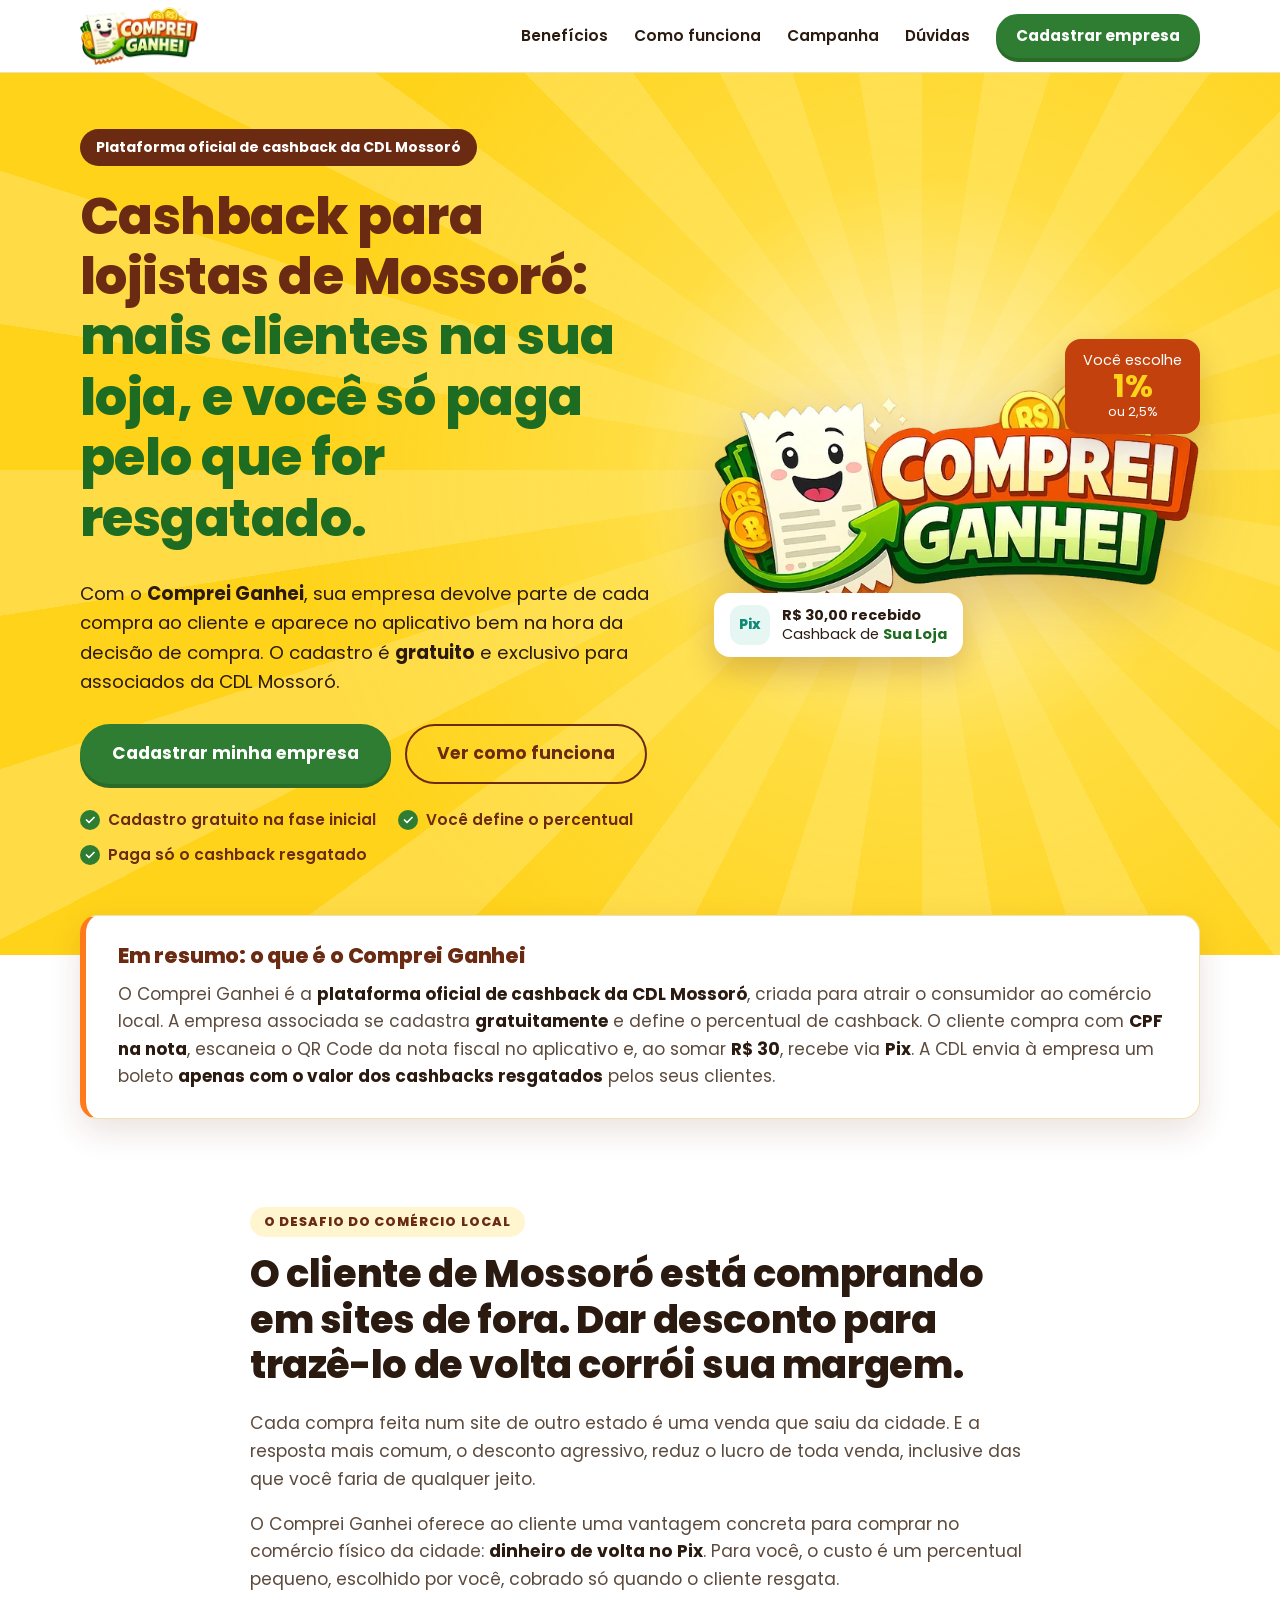
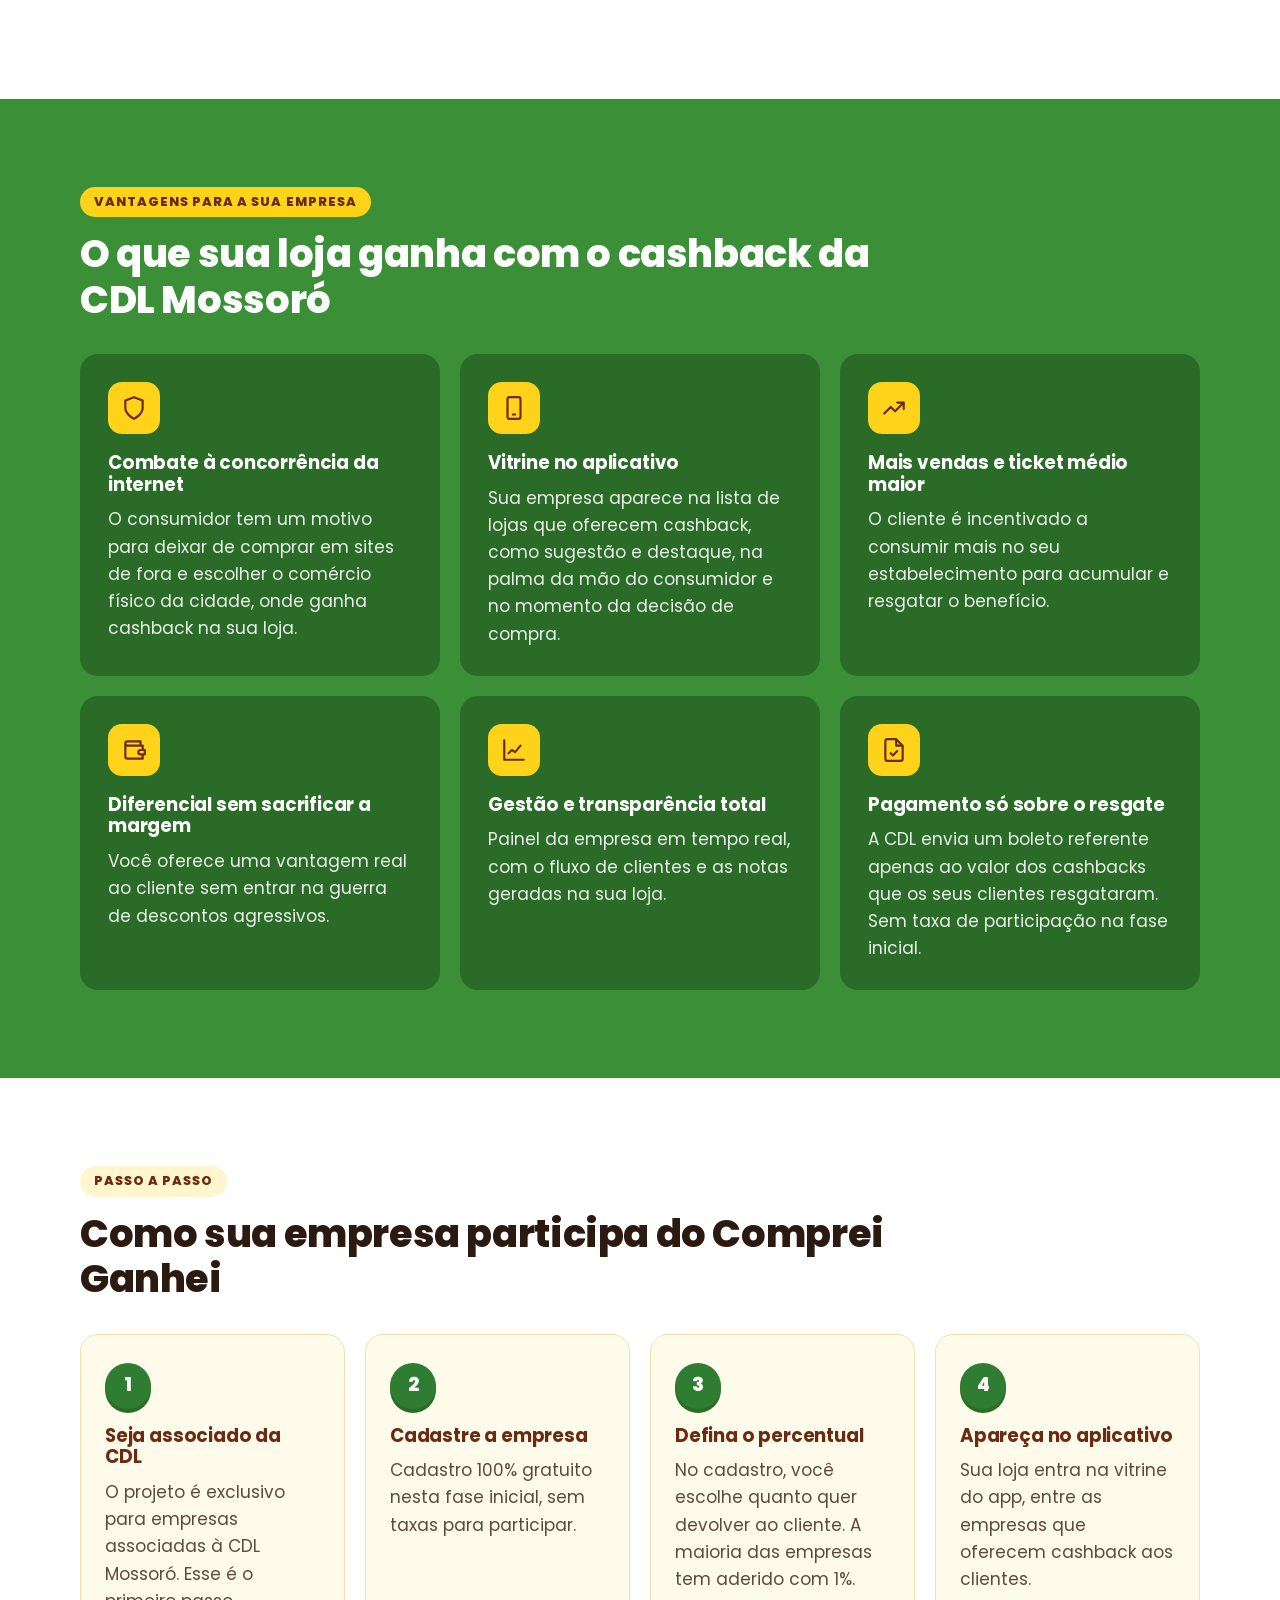
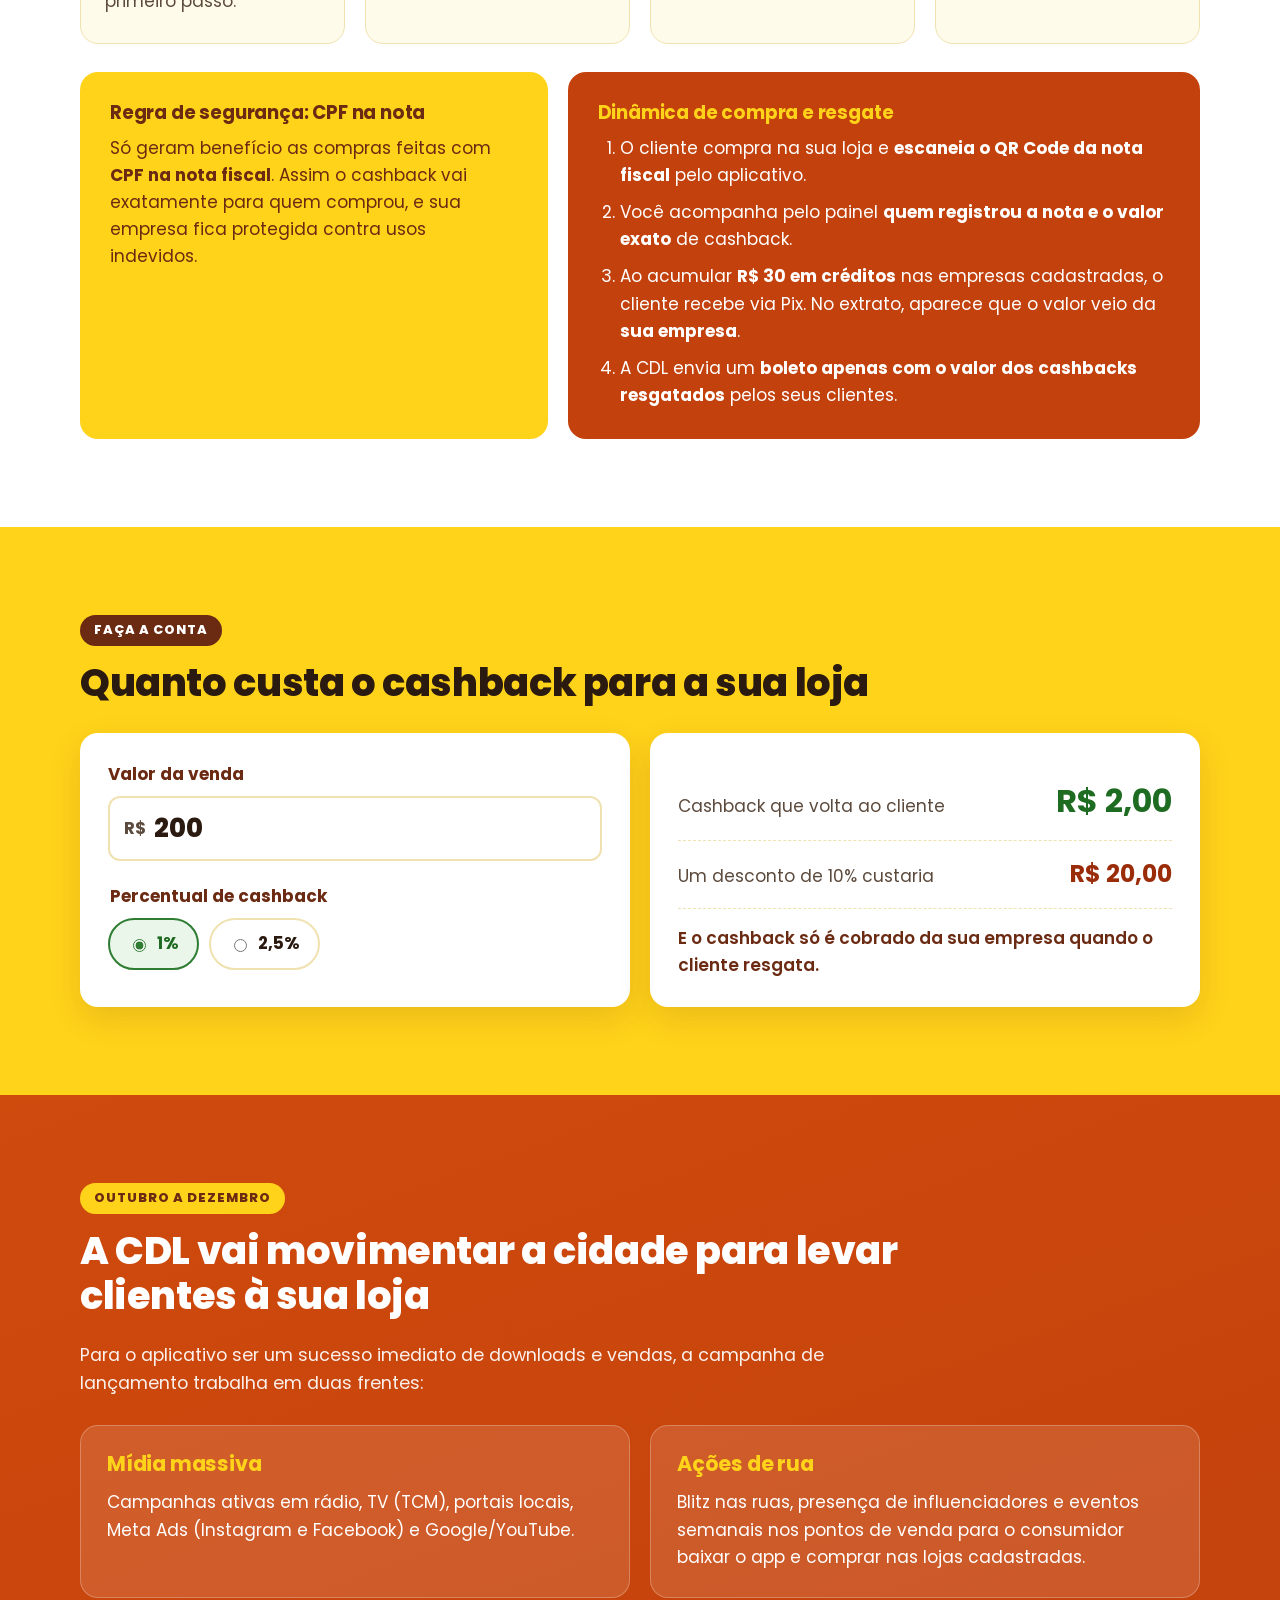
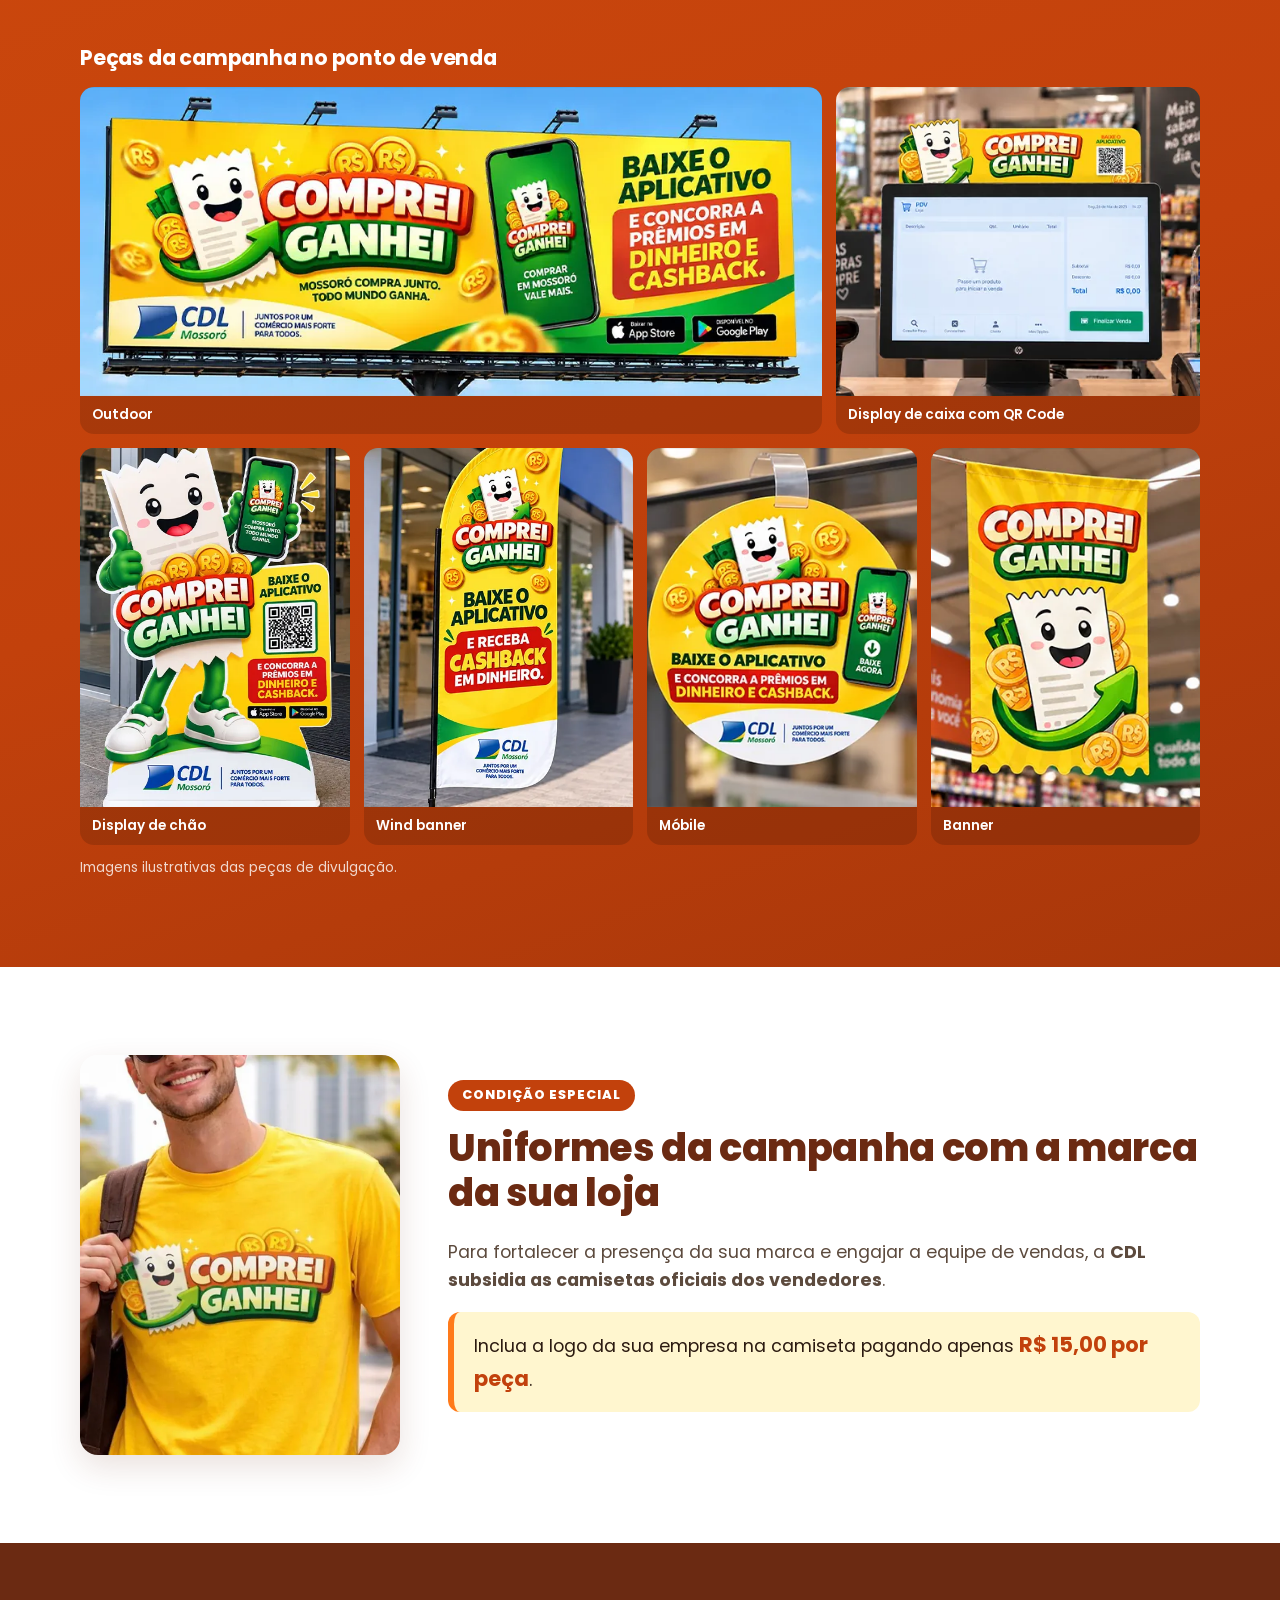
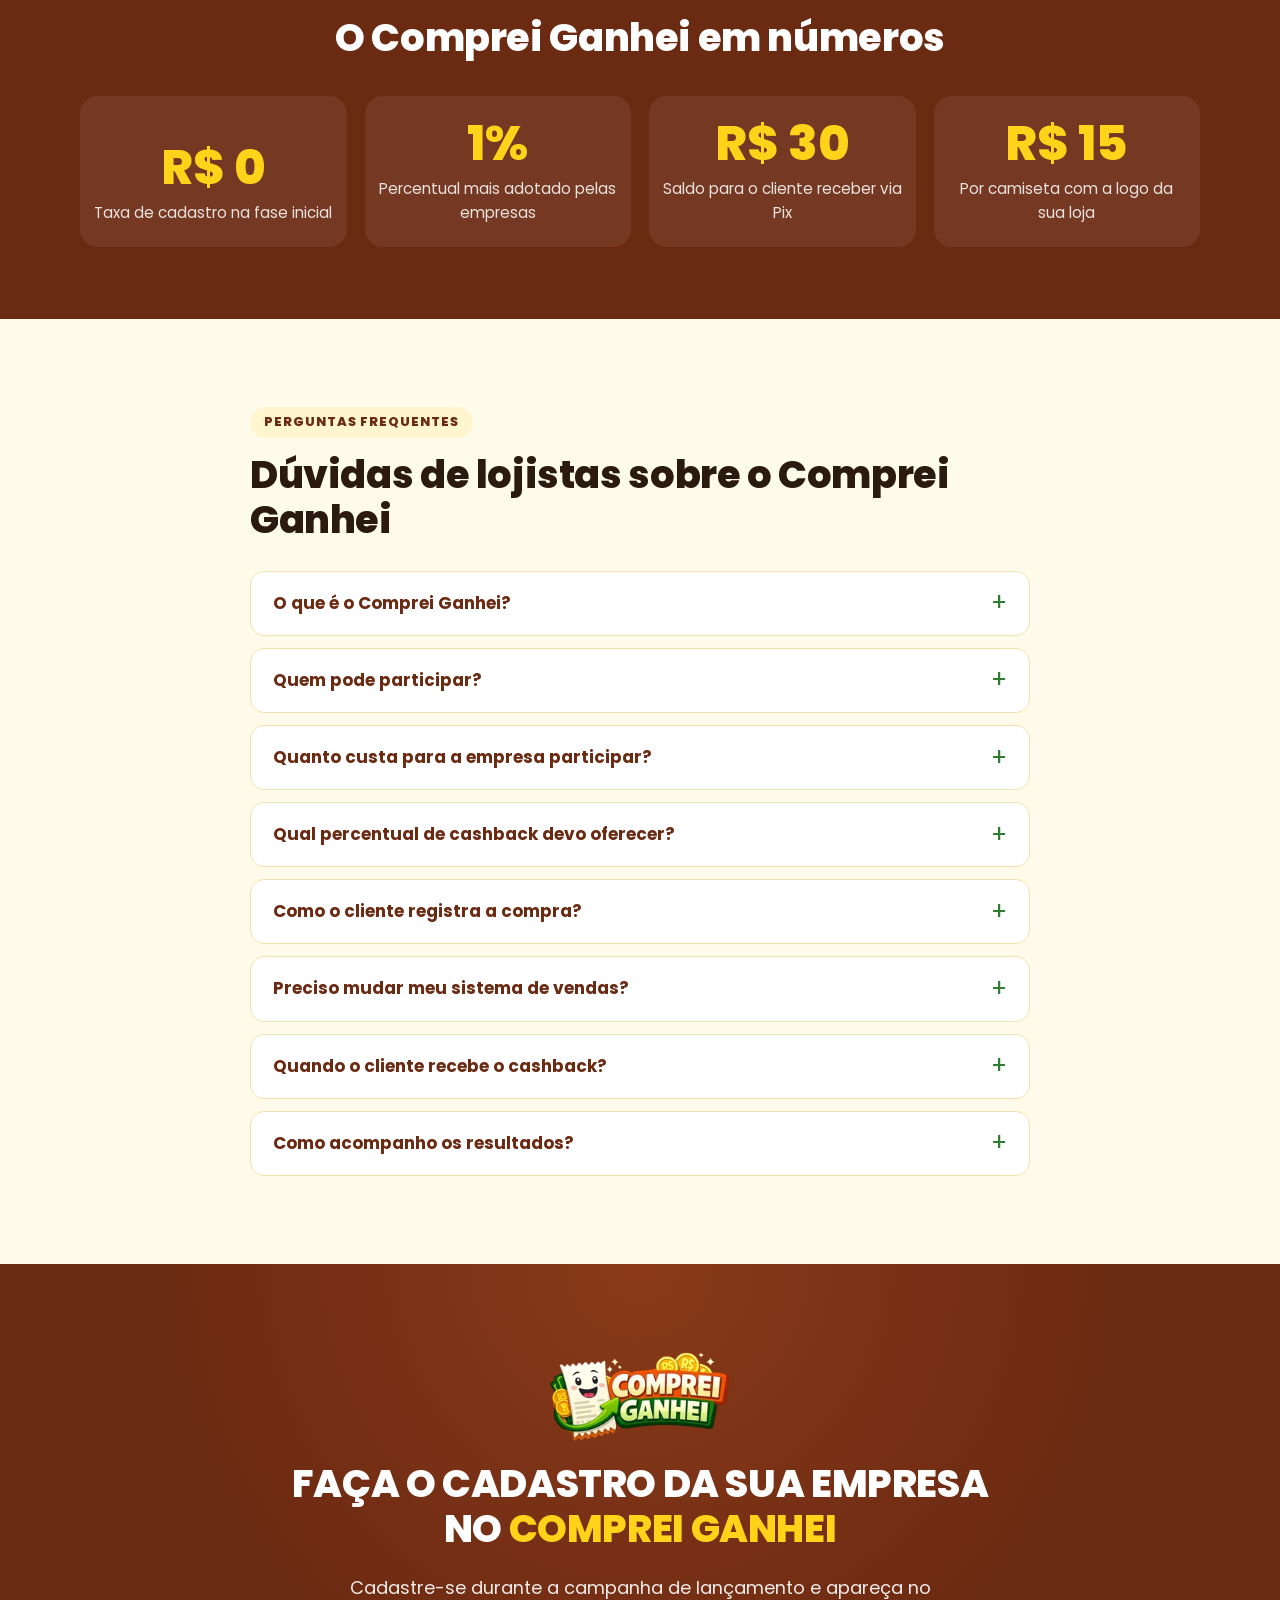
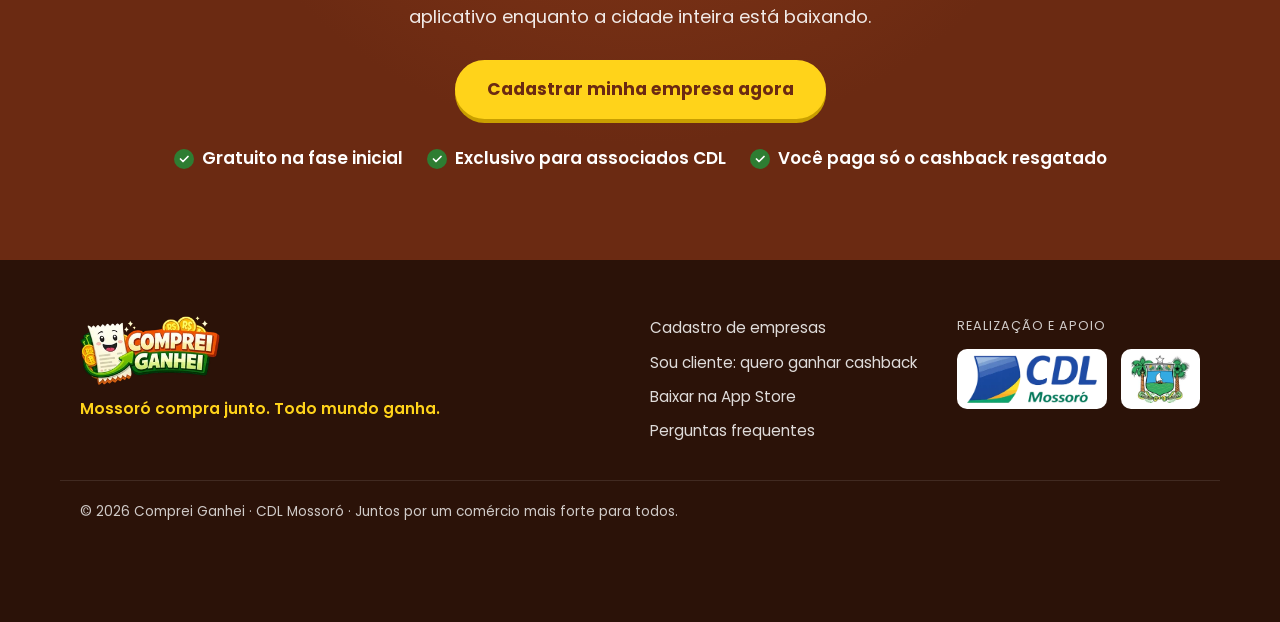
==== commit aa157a36: "Aplica identidade visual e dados oficiais na página de lojistas Usa logo, paleta e peças da apresent" ====
--- a/lojistas/index.html
+++ b/lojistas/index.html
@@ -6,10 +6,10 @@
 
   <!-- SEO essencial -->
   <title>Cashback para lojistas em Mossoró | Comprei Ganhei · CDL Mossoró</title>
-  <meta name="description" content="Cadastre sua loja no Comprei Ganhei, o programa de cashback da CDL Mossoró. Seu cliente compra, pede CPF na nota, recebe dinheiro de volta via Pix e volta a comprar no comércio local.">
+  <meta name="description" content="Cadastre sua empresa no Comprei Ganhei, a plataforma oficial de cashback da CDL Mossoró. Cadastro gratuito, você define o percentual e paga só o cashback que seus clientes resgatarem.">
   <link rel="canonical" href="https://compreiganhei.com.br/lojistas/">
   <meta name="robots" content="index, follow, max-image-preview:large">
-  <meta name="theme-color" content="#0b7a4b">
+  <meta name="theme-color" content="#ffd31a">
   <meta name="geo.region" content="BR-RN">
   <meta name="geo.placename" content="Mossoró">
 
@@ -17,16 +17,23 @@
   <meta property="og:type" content="website">
   <meta property="og:locale" content="pt_BR">
   <meta property="og:site_name" content="Comprei Ganhei">
-  <meta property="og:title" content="Sua loja no Comprei Ganhei: cashback que traz o cliente de volta">
-  <meta property="og:description" content="Programa de cashback da CDL Mossoró. O cliente recebe parte da compra de volta via Pix e continua comprando em Mossoró.">
+  <meta property="og:title" content="Comprei Ganhei para lojistas: cashback que traz o cliente de volta">
+  <meta property="og:description" content="Plataforma oficial de cashback da CDL Mossoró. Cadastro gratuito na fase inicial e pagamento só do cashback resgatado.">
   <meta property="og:url" content="https://compreiganhei.com.br/lojistas/">
-  <meta property="og:image" content="https://compreiganhei.com.br/assets/img/og-lojistas.png">
+  <meta property="og:image" content="https://compreiganhei.com.br/assets/img/og-lojistas.jpg">
   <meta property="og:image:width" content="1200">
   <meta property="og:image:height" content="630">
-  <meta property="og:image:alt" content="Comprei Ganhei para lojistas: cashback via Pix no comércio de Mossoró">
+  <meta property="og:image:alt" content="Comprei Ganhei para lojistas: cashback no comércio de Mossoró">
   <meta name="twitter:card" content="summary_large_image">
 
-  <link rel="icon" href="/assets/img/favicon.svg" type="image/svg+xml">
+  <link rel="icon" href="/assets/img/favicon-48.png" sizes="48x48" type="image/png">
+  <link rel="icon" href="/assets/img/favicon-192.png" sizes="192x192" type="image/png">
+  <link rel="apple-touch-icon" href="/assets/img/apple-touch-icon.png">
+  <link rel="preload" as="image" href="/assets/img/logo-comprei-ganhei-640.webp" fetchpriority="high">
+
+  <link rel="preconnect" href="https://fonts.googleapis.com">
+  <link rel="preconnect" href="https://fonts.gstatic.com" crossorigin>
+  <link rel="stylesheet" href="https://fonts.googleapis.com/css2?family=Poppins:wght@400;600;700;800&display=swap">
   <link rel="stylesheet" href="/assets/css/style.css">
 
   <!-- Dados estruturados (SEO + GEO) -->
@@ -39,12 +46,21 @@
         "@id": "https://compreiganhei.com.br/#organizacao",
         "name": "Comprei Ganhei",
         "url": "https://compreiganhei.com.br/",
-        "logo": "https://compreiganhei.com.br/assets/img/favicon.svg",
+        "logo": "https://compreiganhei.com.br/assets/img/logo-comprei-ganhei.png",
+        "sameAs": ["https://apps.apple.com/br/app/comprei-ganhei/id6760735014"],
         "parentOrganization": {
           "@type": "Organization",
           "name": "CDL Mossoró (Câmara de Dirigentes Lojistas de Mossoró)",
           "address": { "@type": "PostalAddress", "addressLocality": "Mossoró", "addressRegion": "RN", "addressCountry": "BR" }
         }
+      },
+      {
+        "@type": "WebSite",
+        "@id": "https://compreiganhei.com.br/#site",
+        "url": "https://compreiganhei.com.br/",
+        "name": "Comprei Ganhei",
+        "inLanguage": "pt-BR",
+        "publisher": { "@id": "https://compreiganhei.com.br/#organizacao" }
       },
       {
         "@type": "WebPage",
@@ -54,15 +70,8 @@
         "inLanguage": "pt-BR",
         "isPartOf": { "@id": "https://compreiganhei.com.br/#site" },
         "about": { "@id": "https://compreiganhei.com.br/lojistas/#servico" },
-        "breadcrumb": { "@id": "https://compreiganhei.com.br/lojistas/#breadcrumb" }
-      },
-      {
-        "@type": "WebSite",
-        "@id": "https://compreiganhei.com.br/#site",
-        "url": "https://compreiganhei.com.br/",
-        "name": "Comprei Ganhei",
-        "inLanguage": "pt-BR",
-        "publisher": { "@id": "https://compreiganhei.com.br/#organizacao" }
+        "breadcrumb": { "@id": "https://compreiganhei.com.br/lojistas/#breadcrumb" },
+        "primaryImageOfPage": "https://compreiganhei.com.br/assets/img/og-lojistas.jpg"
       },
       {
         "@type": "BreadcrumbList",
@@ -75,34 +84,42 @@
       {
         "@type": "Service",
         "@id": "https://compreiganhei.com.br/lojistas/#servico",
-        "name": "Programa de cashback Comprei Ganhei para lojistas",
-        "serviceType": "Programa de cashback e fidelização para o comércio local",
+        "name": "Comprei Ganhei para empresas",
+        "serviceType": "Plataforma de cashback e fidelização para o comércio local",
         "provider": { "@id": "https://compreiganhei.com.br/#organizacao" },
         "areaServed": { "@type": "City", "name": "Mossoró", "containedInPlace": { "@type": "State", "name": "Rio Grande do Norte" } },
-        "audience": { "@type": "BusinessAudience", "audienceType": "Lojistas, comerciantes e prestadores de serviço de Mossoró" },
-        "description": "Programa de cashback da CDL Mossoró, desenvolvido com a FCDL-RN. O consumidor compra em empresas cadastradas, informa o CPF na nota fiscal, envia a nota pela plataforma e recebe cashback via Pix, com saque a partir de R$ 30 acumulados em qualquer loja participante."
+        "audience": { "@type": "BusinessAudience", "audienceType": "Empresas associadas à CDL Mossoró" },
+        "description": "Plataforma oficial de cashback da CDL Mossoró. A empresa associada se cadastra gratuitamente na fase inicial e define o percentual de cashback. O cliente compra com CPF na nota, escaneia o QR Code da nota fiscal no aplicativo e recebe o cashback via Pix ao acumular R$ 30. A CDL envia à empresa um boleto apenas com o valor dos cashbacks resgatados pelos seus clientes.",
+        "offers": {
+          "@type": "Offer",
+          "price": "0",
+          "priceCurrency": "BRL",
+          "description": "Cadastro gratuito na fase inicial. A empresa paga somente o valor do cashback resgatado pelos clientes.",
+          "url": "https://compreiganhei.com.br/empresas/cadastro"
+        }
       },
       {
         "@type": "HowTo",
-        "name": "Como cadastrar sua loja no Comprei Ganhei",
+        "name": "Como cadastrar sua empresa no Comprei Ganhei",
         "inLanguage": "pt-BR",
         "step": [
-          { "@type": "HowToStep", "position": 1, "name": "Cadastre a empresa", "text": "Preencha o cadastro da sua empresa na plataforma da CDL Mossoró." },
-          { "@type": "HowToStep", "position": 2, "name": "Entre na rede de lojas participantes", "text": "Sua loja passa a integrar a lista de empresas onde a compra gera cashback." },
-          { "@type": "HowToStep", "position": 3, "name": "Venda com CPF na nota", "text": "O cliente compra, pede CPF na nota fiscal e envia a nota pela plataforma." },
-          { "@type": "HowToStep", "position": 4, "name": "Cliente recebe e volta", "text": "O cliente acumula cashback e saca via Pix a partir de R$ 30, comprando de novo nas lojas participantes." }
+          { "@type": "HowToStep", "position": 1, "name": "Seja associado da CDL Mossoró", "text": "O Comprei Ganhei é exclusivo para empresas associadas à CDL Mossoró." },
+          { "@type": "HowToStep", "position": 2, "name": "Cadastre a empresa", "text": "Faça o cadastro gratuito em compreiganhei.com.br/empresas/cadastro." },
+          { "@type": "HowToStep", "position": 3, "name": "Defina o percentual de cashback", "text": "No cadastro, escolha o percentual que deseja oferecer sobre o valor das compras." },
+          { "@type": "HowToStep", "position": 4, "name": "Apareça no aplicativo", "text": "Sua empresa entra na vitrine do aplicativo, na lista de lojas que oferecem cashback." }
         ]
       },
       {
         "@type": "FAQPage",
         "@id": "https://compreiganhei.com.br/lojistas/#faq",
         "mainEntity": [
-          { "@type": "Question", "name": "O que é o Comprei Ganhei?", "acceptedAnswer": { "@type": "Answer", "text": "É o programa de cashback da CDL Mossoró, criado com a FCDL-RN para estimular compras no comércio local. O cliente compra em uma empresa cadastrada, pede CPF na nota, envia a nota pela plataforma e recebe parte do valor de volta via Pix." } },
-          { "@type": "Question", "name": "Como minha loja participa do Comprei Ganhei?", "acceptedAnswer": { "@type": "Answer", "text": "Pelo cadastro de empresas na plataforma da CDL Mossoró. Depois de aprovada, sua loja entra na rede de lojas participantes e as compras feitas nela passam a gerar cashback para o cliente." } },
-          { "@type": "Question", "name": "Preciso trocar meu sistema de vendas?", "acceptedAnswer": { "@type": "Answer", "text": "A mecânica do programa se baseia na nota fiscal com CPF do consumidor. Quem envia a nota para a plataforma é o próprio cliente. A sua loja precisa emitir a nota fiscal normalmente, com o CPF informado pelo cliente." } },
-          { "@type": "Question", "name": "Quando o cliente pode sacar o cashback?", "acceptedAnswer": { "@type": "Answer", "text": "O saque via Pix fica disponível quando o saldo acumulado chega a R$ 30, somando compras feitas em qualquer loja participante." } },
-          { "@type": "Question", "name": "O programa tem sorteio?", "acceptedAnswer": { "@type": "Answer", "text": "Não. O benefício é cashback direto: cada compra registrada devolve parte do valor ao cliente." } },
-          { "@type": "Question", "name": "O Comprei Ganhei vale só para Mossoró?", "acceptedAnswer": { "@type": "Answer", "text": "Mossoró é a primeira cidade do Rio Grande do Norte a usar a plataforma. A FCDL-RN planeja levar o modelo a outras cidades do estado depois do piloto." } }
+          { "@type": "Question", "name": "O que é o Comprei Ganhei?", "acceptedAnswer": { "@type": "Answer", "text": "É a plataforma oficial de cashback da CDL Mossoró. O objetivo é atrair o consumidor para o comércio local, transformando gastos do dia a dia em dinheiro de volta no aplicativo." } },
+          { "@type": "Question", "name": "Quem pode participar do Comprei Ganhei?", "acceptedAnswer": { "@type": "Answer", "text": "Empresas associadas à CDL Mossoró. Se a sua empresa ainda não é associada, o primeiro passo é se associar à entidade." } },
+          { "@type": "Question", "name": "Quanto custa para a empresa participar?", "acceptedAnswer": { "@type": "Answer", "text": "O cadastro é gratuito na fase inicial, sem taxas de participação. A empresa paga apenas o valor dos cashbacks que os seus clientes resgataram, por meio de um boleto enviado pela CDL." } },
+          { "@type": "Question", "name": "Qual percentual de cashback devo oferecer?", "acceptedAnswer": { "@type": "Answer", "text": "A empresa define o percentual no cadastro e é ela quem arca com esse valor. Há opção de 2,5%, e a maioria das empresas tem aderido com 1%." } },
+          { "@type": "Question", "name": "Como o cliente registra a compra?", "acceptedAnswer": { "@type": "Answer", "text": "O cliente compra com CPF na nota fiscal e escaneia o QR Code da nota pelo aplicativo Comprei Ganhei. Só compras com CPF na nota geram cashback." } },
+          { "@type": "Question", "name": "Quando o cliente recebe o cashback?", "acceptedAnswer": { "@type": "Answer", "text": "Quando acumula R$ 30 em créditos de compras nas empresas cadastradas, o cliente recebe o valor via Pix. No extrato, aparece que o valor veio da sua empresa." } },
+          { "@type": "Question", "name": "Como a empresa acompanha os resultados?", "acceptedAnswer": { "@type": "Answer", "text": "Pelo painel da empresa na plataforma, em tempo real: quais consumidores registraram notas e o valor exato de cashback a ser pago." } }
         ]
       }
     ]
@@ -112,18 +129,17 @@
 <body>
   <a class="skip" href="#conteudo">Pular para o conteúdo</a>
 
-  <header class="topo" id="topo">
+  <header class="topo">
     <div class="wrap topo__inner">
       <a class="marca" href="/" aria-label="Comprei Ganhei, página inicial">
-        <svg class="marca__icone" viewBox="0 0 32 32" aria-hidden="true"><rect width="32" height="32" rx="9" fill="currentColor"/><path d="M9 17.5l4.5 4.5L23 11" fill="none" stroke="#fff" stroke-width="3.2" stroke-linecap="round" stroke-linejoin="round"/></svg>
-        <span>Comprei <strong>Ganhei</strong></span>
+        <img src="/assets/img/logo-comprei-ganhei-240.webp" width="240" height="118" alt="Comprei Ganhei">
       </a>
       <nav class="menu" id="menu" aria-label="Seções da página">
         <a href="#beneficios">Benefícios</a>
         <a href="#como-funciona">Como funciona</a>
-        <a href="#para-quem">Para quem</a>
+        <a href="#lancamento">Campanha</a>
         <a href="#duvidas">Dúvidas</a>
-        <a class="btn btn--sm" href="#cadastro">Cadastrar minha loja</a>
+        <a class="btn btn--sm" href="https://compreiganhei.com.br/empresas/cadastro" data-cta="menu">Cadastrar empresa</a>
       </nav>
       <button class="menu__toggle" type="button" aria-expanded="false" aria-controls="menu" aria-label="Abrir menu">
         <span></span><span></span><span></span>
@@ -137,51 +153,41 @@
     <section class="hero">
       <div class="wrap hero__grid">
         <div class="hero__texto">
-          <p class="selo">Iniciativa CDL Mossoró · FCDL-RN</p>
-          <h1>Cashback para lojistas de Mossoró: <span class="destaque">o cliente ganha, volta e compra de novo na sua loja.</span></h1>
-          <p class="lead">Com o <strong>Comprei Ganhei</strong>, cada compra feita na sua loja devolve parte do valor ao cliente via Pix. Ele acumula saldo comprando no comércio da cidade e tem um motivo concreto para escolher você outra vez.</p>
+          <p class="selo">Plataforma oficial de cashback da CDL Mossoró</p>
+          <h1>Cashback para lojistas de Mossoró: <span class="destaque">mais clientes na sua loja, e você só paga pelo que for resgatado.</span></h1>
+          <p class="lead">Com o <strong>Comprei Ganhei</strong>, sua empresa devolve parte de cada compra ao cliente e aparece no aplicativo bem na hora da decisão de compra. O cadastro é <strong>gratuito</strong> e exclusivo para associados da CDL Mossoró.</p>
           <div class="hero__ctas">
-            <a class="btn btn--lg" href="#cadastro">Quero cadastrar minha loja</a>
+            <a class="btn btn--lg" href="https://compreiganhei.com.br/empresas/cadastro" data-cta="hero">Cadastrar minha empresa</a>
             <a class="btn btn--ghost btn--lg" href="#como-funciona">Ver como funciona</a>
           </div>
-          <ul class="hero__provas" aria-label="Destaques do programa">
-            <li>Cashback pago via Pix</li>
-            <li>Sem sorteio, benefício direto</li>
-            <li>Mossoró é a cidade piloto do RN</li>
+          <ul class="hero__provas" aria-label="Destaques para a empresa">
+            <li>Cadastro gratuito na fase inicial</li>
+            <li>Você define o percentual</li>
+            <li>Paga só o cashback resgatado</li>
           </ul>
         </div>
 
-        <div class="hero__visual" aria-hidden="true">
-          <div class="celular">
-            <div class="celular__tela">
-              <p class="celular__app">Comprei Ganhei</p>
-              <div class="saldo">
-                <span>Seu saldo</span>
-                <strong>R$ 32,40</strong>
-                <em>Saque via Pix liberado</em>
-              </div>
-              <ul class="extrato">
-                <li><span>Loja de calçados</span><b>+ R$ 9,80</b></li>
-                <li><span>Farmácia</span><b>+ R$ 4,15</b></li>
-                <li><span>Restaurante</span><b>+ R$ 6,30</b></li>
-                <li><span>Ótica</span><b>+ R$ 12,15</b></li>
-              </ul>
-            </div>
-          </div>
-          <div class="notificacao">
-            <span class="notificacao__ponto"></span>
-            <p><b>Nota enviada!</b> Cashback creditado na sua conta.</p>
-          </div>
-        </div>
-      </div>
-    </section>
-
-    <!-- RESUMO (bloco de resposta direta para buscadores e IAs) -->
+        <div class="hero__visual">
+          <img class="hero__logo" src="/assets/img/logo-comprei-ganhei-640.webp" width="640" height="314" alt="Logo do Comprei Ganhei: nota fiscal sorridente com moedas de real" fetchpriority="high">
+          <div class="flutuante flutuante--pix" aria-hidden="true">
+            <span class="flutuante__icone">Pix</span>
+            <p><b>R$ 30,00 recebido</b><br>Cashback de <em>Sua Loja</em></p>
+          </div>
+          <div class="flutuante flutuante--pct" aria-hidden="true">
+            <p>Você escolhe</p>
+            <b>1%</b>
+            <span>ou 2,5%</span>
+          </div>
+        </div>
+      </div>
+    </section>
+
+    <!-- RESUMO (resposta direta para buscadores e IAs) -->
     <section class="resumo" aria-labelledby="resumo-titulo">
       <div class="wrap">
         <div class="resumo__caixa">
           <h2 id="resumo-titulo">Em resumo: o que é o Comprei Ganhei</h2>
-          <p>O Comprei Ganhei é o <strong>programa de cashback da CDL Mossoró</strong>, desenvolvido com a <strong>FCDL-RN</strong> para movimentar o comércio local. O consumidor compra em uma empresa cadastrada, pede <strong>CPF na nota fiscal</strong>, envia a nota pela plataforma e recebe parte do valor de volta <strong>via Pix</strong>. O saque é liberado a partir de <strong>R$ 30 acumulados</strong>, somando compras em qualquer loja participante. Mossoró é a primeira cidade do Rio Grande do Norte a usar a plataforma.</p>
+          <p>O Comprei Ganhei é a <strong>plataforma oficial de cashback da CDL Mossoró</strong>, criada para atrair o consumidor ao comércio local. A empresa associada se cadastra <strong>gratuitamente</strong> e define o percentual de cashback. O cliente compra com <strong>CPF na nota</strong>, escaneia o QR Code da nota fiscal no aplicativo e, ao somar <strong>R$ 30</strong>, recebe via <strong>Pix</strong>. A CDL envia à empresa um boleto <strong>apenas com o valor dos cashbacks resgatados</strong> pelos seus clientes.</p>
         </div>
       </div>
     </section>
@@ -189,60 +195,48 @@
     <!-- PROBLEMA -->
     <section class="secao" aria-labelledby="problema-titulo">
       <div class="wrap estreito">
-        <p class="sobretitulo">O desafio de todo lojista</p>
-        <h2 id="problema-titulo">Conquistar um cliente custa caro. Perder ele para o concorrente ou para a internet custa mais.</h2>
-        <p>O cliente entra, compra e vai embora. Na próxima vez, escolhe pelo preço, pela entrega rápida do aplicativo ou pela loja que aparecer primeiro. Desconto corrói sua margem, e panfleto ninguém guarda.</p>
-        <p>O Comprei Ganhei cria um <strong>motivo para o cliente continuar comprando no comércio de Mossoró</strong>: o dinheiro que volta para o bolso dele depois de cada compra registrada.</p>
+        <p class="sobretitulo">O desafio do comércio local</p>
+        <h2 id="problema-titulo">O cliente de Mossoró está comprando em sites de fora. Dar desconto para trazê-lo de volta corrói sua margem.</h2>
+        <p>Cada compra feita num site de outro estado é uma venda que saiu da cidade. E a resposta mais comum, o desconto agressivo, reduz o lucro de toda venda, inclusive das que você faria de qualquer jeito.</p>
+        <p>O Comprei Ganhei oferece ao cliente uma vantagem concreta para comprar no comércio físico da cidade: <strong>dinheiro de volta no Pix</strong>. Para você, o custo é um percentual pequeno, escolhido por você, cobrado só quando o cliente resgata.</p>
       </div>
     </section>
 
     <!-- BENEFÍCIOS -->
-    <section class="secao secao--alt" id="beneficios" aria-labelledby="beneficios-titulo">
-      <div class="wrap">
-        <p class="sobretitulo">Por que participar</p>
+    <section class="secao secao--verde" id="beneficios" aria-labelledby="beneficios-titulo">
+      <div class="wrap">
+        <p class="sobretitulo sobretitulo--amarelo">Vantagens para a sua empresa</p>
         <h2 id="beneficios-titulo">O que sua loja ganha com o cashback da CDL Mossoró</h2>
         <div class="cards">
           <article class="card">
-            <div class="card__icone" aria-hidden="true">
-              <svg viewBox="0 0 24 24"><path d="M3 12a9 9 0 1 0 3-6.7M3 4v5h5" /></svg>
-            </div>
-            <h3>Cliente que volta</h3>
-            <p>O saldo só cresce com novas compras nas lojas participantes. Quem já começou a acumular tem razão para voltar, e sua loja está no caminho.</p>
-          </article>
-          <article class="card">
-            <div class="card__icone" aria-hidden="true">
-              <svg viewBox="0 0 24 24"><path d="M17 20v-2a4 4 0 0 0-4-4H7a4 4 0 0 0-4 4v2M10 10a4 4 0 1 0 0-8 4 4 0 0 0 0 8M21 20v-2a4 4 0 0 0-3-3.9M16 2.1a4 4 0 0 1 0 7.8" /></svg>
-            </div>
-            <h3>Clientes de outras lojas</h3>
-            <p>Você entra numa rede de empresas participantes. O consumidor que procura onde ganhar cashback descobre o seu negócio.</p>
-          </article>
-          <article class="card">
-            <div class="card__icone" aria-hidden="true">
-              <svg viewBox="0 0 24 24"><path d="M3 11l18-8-8 18-2-8-8-2z" /></svg>
-            </div>
-            <h3>Força de uma campanha coletiva</h3>
-            <p>A divulgação é da cidade inteira, com o peso da CDL Mossoró e da FCDL-RN. Sozinha, nenhuma loja teria esse alcance.</p>
-          </article>
-          <article class="card">
-            <div class="card__icone" aria-hidden="true">
-              <svg viewBox="0 0 24 24"><path d="M12 1v22M17 5H9.5a3.5 3.5 0 0 0 0 7h5a3.5 3.5 0 0 1 0 7H6" /></svg>
-            </div>
-            <h3>Benefício que o cliente sente</h3>
-            <p>Dinheiro no Pix é concreto. Sem sorteio, sem cupom de papel, sem esperar a sorte: comprou, registrou a nota, ganhou.</p>
-          </article>
-          <article class="card">
-            <div class="card__icone" aria-hidden="true">
-              <svg viewBox="0 0 24 24"><path d="M14 2H6a2 2 0 0 0-2 2v16a2 2 0 0 0 2 2h12a2 2 0 0 0 2-2V8zM14 2v6h6M9 15l2 2 4-4" /></svg>
-            </div>
-            <h3>Operação simples no balcão</h3>
-            <p>A mecânica usa a nota fiscal com CPF que sua loja já emite. Quem envia a nota para a plataforma é o próprio cliente.</p>
-          </article>
-          <article class="card">
-            <div class="card__icone" aria-hidden="true">
-              <svg viewBox="0 0 24 24"><path d="M3 9l9-7 9 7v11a2 2 0 0 1-2 2H5a2 2 0 0 1-2-2zM9 22V12h6v10" /></svg>
-            </div>
-            <h3>Dinheiro girando em Mossoró</h3>
-            <p>O cashback estimula novas compras no comércio da cidade. Mais movimento local fortalece sua loja e as vizinhas.</p>
+            <div class="card__icone" aria-hidden="true"><svg viewBox="0 0 24 24"><path d="M12 22s8-4 8-10V5l-8-3-8 3v7c0 6 8 10 8 10z"/></svg></div>
+            <h3>Combate à concorrência da internet</h3>
+            <p>O consumidor tem um motivo para deixar de comprar em sites de fora e escolher o comércio físico da cidade, onde ganha cashback na sua loja.</p>
+          </article>
+          <article class="card">
+            <div class="card__icone" aria-hidden="true"><svg viewBox="0 0 24 24"><rect x="6" y="2" width="12" height="20" rx="2"/><path d="M11 18h2"/></svg></div>
+            <h3>Vitrine no aplicativo</h3>
+            <p>Sua empresa aparece na lista de lojas que oferecem cashback, como sugestão e destaque, na palma da mão do consumidor e no momento da decisão de compra.</p>
+          </article>
+          <article class="card">
+            <div class="card__icone" aria-hidden="true"><svg viewBox="0 0 24 24"><path d="M3 17l6-6 4 4 8-8M15 7h6v6"/></svg></div>
+            <h3>Mais vendas e ticket médio maior</h3>
+            <p>O cliente é incentivado a consumir mais no seu estabelecimento para acumular e resgatar o benefício.</p>
+          </article>
+          <article class="card">
+            <div class="card__icone" aria-hidden="true"><svg viewBox="0 0 24 24"><path d="M20 12V8H6a2 2 0 0 1 0-4h12v4M4 6v12a2 2 0 0 0 2 2h14v-4M18 12a2 2 0 0 0 0 4h4v-4z"/></svg></div>
+            <h3>Diferencial sem sacrificar a margem</h3>
+            <p>Você oferece uma vantagem real ao cliente sem entrar na guerra de descontos agressivos.</p>
+          </article>
+          <article class="card">
+            <div class="card__icone" aria-hidden="true"><svg viewBox="0 0 24 24"><path d="M3 3v18h18M7 15l3-3 3 2 5-6"/></svg></div>
+            <h3>Gestão e transparência total</h3>
+            <p>Painel da empresa em tempo real, com o fluxo de clientes e as notas geradas na sua loja.</p>
+          </article>
+          <article class="card">
+            <div class="card__icone" aria-hidden="true"><svg viewBox="0 0 24 24"><path d="M14 2H6a2 2 0 0 0-2 2v16a2 2 0 0 0 2 2h12a2 2 0 0 0 2-2V8zM14 2v6h6M9 15l2 2 4-4"/></svg></div>
+            <h3>Pagamento só sobre o resgate</h3>
+            <p>A CDL envia um boleto referente apenas ao valor dos cashbacks que os seus clientes resgataram. Sem taxa de participação na fase inicial.</p>
           </article>
         </div>
       </div>
@@ -252,32 +246,120 @@
     <section class="secao" id="como-funciona" aria-labelledby="como-titulo">
       <div class="wrap">
         <p class="sobretitulo">Passo a passo</p>
-        <h2 id="como-titulo">Como funciona o Comprei Ganhei para a sua loja</h2>
+        <h2 id="como-titulo">Como sua empresa participa do Comprei Ganhei</h2>
         <ol class="passos">
           <li class="passo">
             <span class="passo__num" aria-hidden="true">1</span>
-            <h3>Cadastre sua empresa</h3>
-            <p>Faça a adesão pela plataforma da CDL Mossoró. O cadastro de empresas já está aberto.</p>
+            <h3>Seja associado da CDL</h3>
+            <p>O projeto é exclusivo para empresas associadas à CDL Mossoró. Esse é o primeiro passo.</p>
           </li>
           <li class="passo">
             <span class="passo__num" aria-hidden="true">2</span>
-            <h3>Entre na rede participante</h3>
-            <p>Sua loja passa a integrar a lista de empresas onde a compra gera cashback.</p>
+            <h3>Cadastre a empresa</h3>
+            <p>Cadastro 100% gratuito nesta fase inicial, sem taxas para participar.</p>
           </li>
           <li class="passo">
             <span class="passo__num" aria-hidden="true">3</span>
-            <h3>Venda com CPF na nota</h3>
-            <p>O cliente compra, informa o CPF na nota fiscal e envia a nota pela plataforma.</p>
+            <h3>Defina o percentual</h3>
+            <p>No cadastro, você escolhe quanto quer devolver ao cliente. A maioria das empresas tem aderido com 1%.</p>
           </li>
           <li class="passo">
             <span class="passo__num" aria-hidden="true">4</span>
-            <h3>O cliente ganha e volta</h3>
-            <p>O cashback cai no saldo. Ao somar R$ 30 em qualquer loja participante, ele saca via Pix e continua comprando.</p>
+            <h3>Apareça no aplicativo</h3>
+            <p>Sua loja entra na vitrine do app, entre as empresas que oferecem cashback aos clientes.</p>
           </li>
         </ol>
 
-        <div class="dica">
-          <p><strong>Dica de balcão:</strong> pergunte sempre “CPF na nota para ganhar cashback?”. Essa frase lembra o cliente do benefício e associa a vantagem à sua loja.</p>
+        <div class="dinamica" aria-labelledby="dinamica-titulo">
+          <div class="dinamica__seguranca">
+            <h3>Regra de segurança: CPF na nota</h3>
+            <p>Só geram benefício as compras feitas com <strong>CPF na nota fiscal</strong>. Assim o cashback vai exatamente para quem comprou, e sua empresa fica protegida contra usos indevidos.</p>
+          </div>
+          <div class="dinamica__fluxo">
+            <h3 id="dinamica-titulo">Dinâmica de compra e resgate</h3>
+            <ol>
+              <li>O cliente compra na sua loja e <strong>escaneia o QR Code da nota fiscal</strong> pelo aplicativo.</li>
+              <li>Você acompanha pelo painel <strong>quem registrou a nota e o valor exato</strong> de cashback.</li>
+              <li>Ao acumular <strong>R$ 30 em créditos</strong> nas empresas cadastradas, o cliente recebe via Pix. No extrato, aparece que o valor veio da <strong>sua empresa</strong>.</li>
+              <li>A CDL envia um <strong>boleto apenas com o valor dos cashbacks resgatados</strong> pelos seus clientes.</li>
+            </ol>
+          </div>
+        </div>
+      </div>
+    </section>
+
+    <!-- SIMULAÇÃO -->
+    <section class="secao secao--amarelo" aria-labelledby="conta-titulo">
+      <div class="wrap">
+        <p class="sobretitulo sobretitulo--marrom">Faça a conta</p>
+        <h2 id="conta-titulo">Quanto custa o cashback para a sua loja</h2>
+        <div class="conta">
+          <div class="conta__calc">
+            <label for="valor-venda">Valor da venda</label>
+            <div class="conta__campo">
+              <span>R$</span>
+              <input id="valor-venda" type="number" inputmode="decimal" min="1" step="1" value="200">
+            </div>
+            <fieldset class="conta__pct">
+              <legend>Percentual de cashback</legend>
+              <label><input type="radio" name="pct" value="1" checked> 1%</label>
+              <label><input type="radio" name="pct" value="2.5"> 2,5%</label>
+            </fieldset>
+          </div>
+          <div class="conta__resultado" aria-live="polite">
+            <div class="conta__linha conta__linha--cb">
+              <span>Cashback que volta ao cliente</span>
+              <strong id="res-cashback">R$ 2,00</strong>
+            </div>
+            <div class="conta__linha">
+              <span>Um desconto de 10% custaria</span>
+              <strong id="res-desconto">R$ 20,00</strong>
+            </div>
+            <p class="conta__nota">E o cashback só é cobrado da sua empresa quando o cliente resgata.</p>
+          </div>
+        </div>
+      </div>
+    </section>
+
+    <!-- CAMPANHA DE LANÇAMENTO -->
+    <section class="secao secao--laranja" id="lancamento" aria-labelledby="lancamento-titulo">
+      <div class="wrap">
+        <p class="sobretitulo sobretitulo--amarelo">Outubro a dezembro</p>
+        <h2 id="lancamento-titulo">A CDL vai movimentar a cidade para levar clientes à sua loja</h2>
+        <p class="estreito lancamento__lead">Para o aplicativo ser um sucesso imediato de downloads e vendas, a campanha de lançamento trabalha em duas frentes:</p>
+        <div class="frentes">
+          <article>
+            <h3>Mídia massiva</h3>
+            <p>Campanhas ativas em rádio, TV (TCM), portais locais, Meta Ads (Instagram e Facebook) e Google/YouTube.</p>
+          </article>
+          <article>
+            <h3>Ações de rua</h3>
+            <p>Blitz nas ruas, presença de influenciadores e eventos semanais nos pontos de venda para o consumidor baixar o app e comprar nas lojas cadastradas.</p>
+          </article>
+        </div>
+
+        <h3 class="galeria__titulo">Peças da campanha no ponto de venda</h3>
+        <ul class="galeria">
+          <li><figure><img src="/assets/img/pdv-outdoor.webp" width="918" height="383" loading="lazy" alt="Outdoor do Comprei Ganhei com a frase Mossoró compra junto, todo mundo ganha"><figcaption>Outdoor</figcaption></figure></li>
+          <li><figure><img src="/assets/img/pdv-caixa.webp" width="510" height="383" loading="lazy" alt="Display de balcão com QR Code para baixar o aplicativo, ao lado do caixa"><figcaption>Display de caixa com QR Code</figcaption></figure></li>
+          <li><figure><img src="/assets/img/pdv-display.webp" width="451" height="676" loading="lazy" alt="Display de chão com o mascote do Comprei Ganhei e QR Code do aplicativo"><figcaption>Display de chão</figcaption></figure></li>
+          <li><figure><img src="/assets/img/pdv-windbanner.webp" width="452" height="676" loading="lazy" alt="Wind banner na porta da loja: baixe o aplicativo e receba cashback em dinheiro"><figcaption>Wind banner</figcaption></figure></li>
+          <li><figure><img src="/assets/img/pdv-mobile.webp" width="432" height="432" loading="lazy" alt="Móbile de teto do Comprei Ganhei"><figcaption>Móbile</figcaption></figure></li>
+          <li><figure><img src="/assets/img/pdv-banner.webp" width="390" height="426" loading="lazy" alt="Banner suspenso do Comprei Ganhei dentro de supermercado"><figcaption>Banner</figcaption></figure></li>
+        </ul>
+        <p class="galeria__nota">Imagens ilustrativas das peças de divulgação.</p>
+      </div>
+    </section>
+
+    <!-- CAMISETAS -->
+    <section class="secao" aria-labelledby="camisetas-titulo">
+      <div class="wrap camisetas">
+        <img class="camisetas__foto" src="/assets/img/camiseta.webp" width="570" height="1080" loading="lazy" alt="Vendedor com a camiseta amarela oficial do Comprei Ganhei">
+        <div>
+          <p class="sobretitulo sobretitulo--laranja">Condição especial</p>
+          <h2 id="camisetas-titulo">Uniformes da campanha com a marca da sua loja</h2>
+          <p>Para fortalecer a presença da sua marca e engajar a equipe de vendas, a <strong>CDL subsidia as camisetas oficiais dos vendedores</strong>.</p>
+          <p class="camisetas__preco">Inclua a logo da sua empresa na camiseta pagando apenas <strong>R$ 15,00 por peça</strong>.</p>
         </div>
       </div>
     </section>
@@ -285,127 +367,71 @@
     <!-- NÚMEROS -->
     <section class="numeros" aria-labelledby="numeros-titulo">
       <div class="wrap">
-        <h2 id="numeros-titulo" class="numeros__titulo">O comércio de Mossoró já está aderindo</h2>
+        <h2 id="numeros-titulo" class="numeros__titulo">O Comprei Ganhei em números</h2>
         <dl class="numeros__grid">
-          <div><dt>Empresas confirmadas nos primeiros dias de cadastro</dt><dd>+50</dd></div>
-          <div><dt>Meta de empresas participantes</dt><dd>+500</dd></div>
-          <div><dt>Saldo mínimo para o cliente sacar via Pix</dt><dd>R$ 30</dd></div>
-          <div><dt>Mossoró é a primeira cidade do RN na plataforma</dt><dd>1ª</dd></div>
+          <div><dt>Taxa de cadastro na fase inicial</dt><dd>R$ 0</dd></div>
+          <div><dt>Percentual mais adotado pelas empresas</dt><dd>1%</dd></div>
+          <div><dt>Saldo para o cliente receber via Pix</dt><dd>R$ 30</dd></div>
+          <div><dt>Por camiseta com a logo da sua loja</dt><dd>R$ 15</dd></div>
         </dl>
-        <p class="numeros__fonte">Dados divulgados pela CDL Mossoró na fase de cadastro de empresas.</p>
-      </div>
-    </section>
-
-    <!-- PARA QUEM -->
-    <section class="secao" id="para-quem" aria-labelledby="quem-titulo">
-      <div class="wrap">
-        <p class="sobretitulo">Para quem é</p>
-        <h2 id="quem-titulo">Feito para o comércio e os serviços de Mossoró</h2>
-        <p class="estreito">Se sua empresa vende ao consumidor final em Mossoró e emite nota fiscal, ela pode fazer parte. Alguns segmentos que ganham com cliente recorrente:</p>
-        <ul class="tags">
-          <li>Moda e calçados</li>
-          <li>Farmácias</li>
-          <li>Supermercados e mercadinhos</li>
-          <li>Restaurantes e lanchonetes</li>
-          <li>Óticas</li>
-          <li>Material de construção</li>
-          <li>Eletro e celulares</li>
-          <li>Pet shops</li>
-          <li>Beleza e cosméticos</li>
-          <li>Papelarias</li>
-          <li>Autopeças</li>
-          <li>Serviços em geral</li>
-        </ul>
       </div>
     </section>
 
     <!-- DÚVIDAS -->
-    <section class="secao secao--alt" id="duvidas" aria-labelledby="faq-titulo">
+    <section class="secao secao--claro" id="duvidas" aria-labelledby="faq-titulo">
       <div class="wrap estreito">
         <p class="sobretitulo">Perguntas frequentes</p>
         <h2 id="faq-titulo">Dúvidas de lojistas sobre o Comprei Ganhei</h2>
         <div class="faq">
           <details>
             <summary>O que é o Comprei Ganhei?</summary>
-            <p>É o programa de cashback da CDL Mossoró, criado com a FCDL-RN para estimular compras no comércio local. O cliente compra em uma empresa cadastrada, pede CPF na nota, envia a nota pela plataforma e recebe parte do valor de volta via Pix.</p>
-          </details>
-          <details>
-            <summary>Como minha loja participa?</summary>
-            <p>Pelo cadastro de empresas na plataforma da CDL Mossoró. Depois de aprovada, sua loja entra na rede de lojas participantes e as compras feitas nela passam a gerar cashback para o cliente.</p>
-          </details>
-          <details>
-            <summary>Preciso trocar meu sistema de vendas?</summary>
-            <p>A mecânica se baseia na nota fiscal com CPF do consumidor, e quem envia a nota para a plataforma é o próprio cliente. Sua loja precisa emitir a nota fiscal normalmente, com o CPF informado.</p>
-          </details>
-          <details>
-            <summary>Quando o cliente pode sacar o cashback?</summary>
-            <p>O saque via Pix fica disponível quando o saldo chega a R$ 30, somando compras feitas em qualquer loja participante.</p>
-          </details>
-          <details>
-            <summary>O programa tem sorteio?</summary>
-            <p>Não. O benefício é cashback direto: cada compra registrada devolve parte do valor ao cliente.</p>
-          </details>
-          <details>
-            <summary>Quanto custa para a minha loja participar?</summary>
-            <!-- TODO(CDL): substituir pelas condições oficiais de adesão (taxa, percentual de cashback, quem custeia, exigência de associação). -->
-            <p>As condições de adesão são apresentadas pela CDL Mossoró no momento do cadastro. Deixe seu contato abaixo e nossa equipe explica tudo em detalhes.</p>
-          </details>
-          <details>
-            <summary>O Comprei Ganhei vale só para Mossoró?</summary>
-            <p>Mossoró é a primeira cidade do Rio Grande do Norte a usar a plataforma. A FCDL-RN planeja levar o modelo a outras cidades do estado depois do piloto.</p>
-          </details>
-        </div>
-      </div>
-    </section>
-
-    <!-- CADASTRO / CTA FINAL -->
-    <section class="cadastro" id="cadastro" aria-labelledby="cadastro-titulo">
-      <div class="wrap cadastro__grid">
-        <div class="cadastro__texto">
-          <p class="sobretitulo sobretitulo--claro">Cadastros abertos</p>
-          <h2 id="cadastro-titulo">Garanta sua loja entre as primeiras do Comprei Ganhei</h2>
-          <p>Quem entra cedo aparece desde o lançamento, quando a atenção do público está no auge. Deixe seus dados e a equipe da CDL Mossoró fala com você pelo WhatsApp.</p>
-          <ul class="checklist">
-            <li>Atendimento direto com a CDL Mossoró</li>
-            <li>Explicação completa das regras de adesão</li>
-            <li>Sem compromisso para tirar dúvidas</li>
-          </ul>
-        </div>
-
-        <form class="form" id="form-cadastro" novalidate>
-          <h3 class="form__titulo">Quero participar</h3>
-          <label>
-            <span>Seu nome</span>
-            <input type="text" name="nome" autocomplete="name" required>
-          </label>
-          <label>
-            <span>Nome da loja</span>
-            <input type="text" name="loja" autocomplete="organization" required>
-          </label>
-          <label>
-            <span>Segmento</span>
-            <select name="segmento" required>
-              <option value="">Selecione</option>
-              <option>Moda e calçados</option>
-              <option>Farmácia</option>
-              <option>Supermercado ou mercadinho</option>
-              <option>Restaurante ou lanchonete</option>
-              <option>Ótica</option>
-              <option>Material de construção</option>
-              <option>Eletro e celulares</option>
-              <option>Beleza e cosméticos</option>
-              <option>Serviços</option>
-              <option>Outro</option>
-            </select>
-          </label>
-          <label>
-            <span>WhatsApp</span>
-            <input type="tel" name="whatsapp" autocomplete="tel" inputmode="tel" placeholder="(84) 9 0000-0000" required>
-          </label>
-          <button class="btn btn--lg btn--bloco" type="submit">Enviar pelo WhatsApp</button>
-          <p class="form__erro" role="alert" hidden>Preencha todos os campos para continuar.</p>
-          <p class="form__nota">Seus dados são usados só para o contato sobre o programa.</p>
-        </form>
+            <p>É a plataforma oficial de cashback da CDL Mossoró. O objetivo é atrair o consumidor para o comércio local, transformando gastos do dia a dia em dinheiro de volta no aplicativo.</p>
+          </details>
+          <details>
+            <summary>Quem pode participar?</summary>
+            <!-- TODO(CDL): incluir link de associação à CDL Mossoró. -->
+            <p>Empresas associadas à CDL Mossoró. Se a sua empresa ainda não é associada, o primeiro passo é se associar à entidade.</p>
+          </details>
+          <details>
+            <summary>Quanto custa para a empresa participar?</summary>
+            <p>O cadastro é gratuito na fase inicial, sem taxas de participação. A empresa paga apenas o valor dos cashbacks que os seus clientes resgataram, por meio de um boleto enviado pela CDL.</p>
+          </details>
+          <details>
+            <summary>Qual percentual de cashback devo oferecer?</summary>
+            <p>Você define no cadastro, e é a sua empresa que arca com esse valor. Há opção de 2,5%, e a maioria das empresas tem aderido com 1%.</p>
+          </details>
+          <details>
+            <summary>Como o cliente registra a compra?</summary>
+            <p>O cliente compra com CPF na nota fiscal e escaneia o QR Code da nota pelo aplicativo Comprei Ganhei. Só compras com CPF na nota geram cashback.</p>
+          </details>
+          <details>
+            <summary>Preciso mudar meu sistema de vendas?</summary>
+            <p>A mecânica usa a nota fiscal com CPF que sua loja já emite. Quem escaneia a nota no aplicativo é o próprio cliente.</p>
+          </details>
+          <details>
+            <summary>Quando o cliente recebe o cashback?</summary>
+            <p>Quando acumula R$ 30 em créditos de compras nas empresas cadastradas, o cliente recebe via Pix. No extrato, aparece que o valor veio da sua empresa.</p>
+          </details>
+          <details>
+            <summary>Como acompanho os resultados?</summary>
+            <p>Pelo painel da empresa, em tempo real: quais consumidores registraram notas e o valor exato de cashback a ser pago.</p>
+          </details>
+        </div>
+      </div>
+    </section>
+
+    <!-- CTA FINAL -->
+    <section class="final" id="cadastro" aria-labelledby="final-titulo">
+      <div class="wrap final__inner">
+        <img src="/assets/img/logo-comprei-ganhei-240.webp" width="240" height="118" loading="lazy" alt="" class="final__logo">
+        <h2 id="final-titulo">Faça o cadastro da sua empresa no <span>Comprei Ganhei</span></h2>
+        <p>Cadastre-se durante a campanha de lançamento e apareça no aplicativo enquanto a cidade inteira está baixando.</p>
+        <a class="btn btn--lg" href="https://compreiganhei.com.br/empresas/cadastro" data-cta="final">Cadastrar minha empresa agora</a>
+        <ul class="final__lista">
+          <li>Gratuito na fase inicial</li>
+          <li>Exclusivo para associados CDL</li>
+          <li>Você paga só o cashback resgatado</li>
+        </ul>
       </div>
     </section>
 
@@ -413,28 +439,33 @@
 
   <footer class="rodape">
     <div class="wrap rodape__grid">
-      <div>
-        <a class="marca marca--claro" href="/">
-          <svg class="marca__icone" viewBox="0 0 32 32" aria-hidden="true"><rect width="32" height="32" rx="9" fill="currentColor"/><path d="M9 17.5l4.5 4.5L23 11" fill="none" stroke="#0b7a4b" stroke-width="3.2" stroke-linecap="round" stroke-linejoin="round"/></svg>
-          <span>Comprei <strong>Ganhei</strong></span>
-        </a>
-        <p>Programa de cashback da CDL Mossoró, em parceria com a FCDL-RN.</p>
+      <div class="rodape__marca">
+        <img src="/assets/img/logo-comprei-ganhei-240.webp" width="160" height="79" loading="lazy" alt="Comprei Ganhei">
+        <p>Mossoró compra junto. Todo mundo ganha.</p>
       </div>
       <nav aria-label="Links do rodapé">
         <ul>
+          <li><a href="https://compreiganhei.com.br/empresas/cadastro">Cadastro de empresas</a></li>
           <li><a href="/">Sou cliente: quero ganhar cashback</a></li>
-          <li><a href="#como-funciona">Como funciona</a></li>
+          <li><a href="https://apps.apple.com/br/app/comprei-ganhei/id6760735014" rel="noopener">Baixar na App Store</a></li>
+          <!-- TODO(CDL): link da Google Play (o QR do slide aponta para a App Store). -->
           <li><a href="#duvidas">Perguntas frequentes</a></li>
-          <li><a href="#cadastro">Cadastrar minha loja</a></li>
         </ul>
       </nav>
+      <div class="rodape__parceiros">
+        <p>Realização e apoio</p>
+        <div>
+          <img src="/assets/img/cdl-mossoro.webp" width="344" height="127" loading="lazy" alt="CDL Mossoró">
+          <img src="/assets/img/governo-rn.webp" width="172" height="139" loading="lazy" alt="Governo do Estado do Rio Grande do Norte">
+        </div>
+      </div>
     </div>
     <div class="wrap rodape__base">
-      <p>© <span id="ano">2026</span> Comprei Ganhei · CDL Mossoró · Mossoró/RN</p>
+      <p>© <span id="ano">2026</span> Comprei Ganhei · CDL Mossoró · Juntos por um comércio mais forte para todos.</p>
     </div>
   </footer>
 
-  <a class="cta-fixo oculto" href="#cadastro">Cadastrar minha loja</a>
+  <a class="cta-fixo oculto" href="https://compreiganhei.com.br/empresas/cadastro" data-cta="fixo">Cadastrar minha empresa</a>
 
   <script src="/assets/js/main.js" defer></script>
 </body>
--- a/assets/css/style.css
+++ b/assets/css/style.css
@@ -1,20 +1,26 @@
-/* Comprei Ganhei · estilos compartilhados entre as landing pages */
+/* Comprei Ganhei · estilos compartilhados entre as landing pages
+   Paleta extraída da identidade visual da campanha (apresentação CDL Mossoró). */
 
 :root {
-  --verde: #0b7a4b;
-  --verde-escuro: #075434;
-  --verde-claro: #e7f5ee;
-  --amarelo: #ffc531;
-  --amarelo-escuro: #e0a800;
-  --texto: #14211b;
-  --texto-suave: #4a5a52;
-  --fundo: #ffffff;
-  --fundo-alt: #f5f8f6;
-  --borda: #dbe5df;
-  --raio: 16px;
-  --sombra: 0 10px 30px rgba(7, 84, 52, .10);
-  --largura: 1140px;
-  --fonte: system-ui, -apple-system, "Segoe UI", Roboto, "Helvetica Neue", Arial, sans-serif;
+  --amarelo: #ffd31a;
+  --amarelo-claro: #fff6cf;
+  --creme: #fffbea;
+  --verde: #2e7d32;
+  --verde-medio: #3a8f37;
+  --verde-escuro: #2a6b27;
+  --verde-texto: #1e6b22;
+  --laranja: #c2410c;
+  --laranja-vivo: #ff7a1a;
+  --marrom: #6b2a12;
+  --marrom-escuro: #2b1208;
+  --texto: #2b1a10;
+  --texto-suave: #5c4a3d;
+  --branco: #ffffff;
+  --borda: #f0e2b0;
+  --raio: 18px;
+  --sombra: 0 12px 32px rgba(107, 42, 18, .14);
+  --largura: 1160px;
+  --fonte: "Poppins", system-ui, -apple-system, "Segoe UI", Roboto, Arial, sans-serif;
 }
 
 *, *::before, *::after { box-sizing: border-box; }
@@ -23,26 +29,20 @@
   html { scroll-behavior: auto; }
   *, *::before, *::after { animation: none !important; transition: none !important; }
 }
-body {
-  margin: 0;
-  font-family: var(--fonte);
-  font-size: 1.0625rem;
-  line-height: 1.6;
-  color: var(--texto);
-  background: var(--fundo);
-}
-img, svg { display: block; max-width: 100%; }
-h1, h2, h3 { line-height: 1.2; margin: 0 0 .6em; letter-spacing: -.01em; }
-h1 { font-size: clamp(2rem, 4.6vw, 3.25rem); font-weight: 800; }
+body { margin: 0; font-family: var(--fonte); font-size: 1.0625rem; line-height: 1.6; color: var(--texto); background: var(--branco); }
+img { display: block; max-width: 100%; height: auto; }
+svg { display: block; }
+h1, h2, h3 { line-height: 1.18; margin: 0 0 .6em; letter-spacing: -.01em; }
+h1 { font-size: clamp(2rem, 4.4vw, 3.2rem); font-weight: 800; }
 h2 { font-size: clamp(1.6rem, 3.2vw, 2.4rem); font-weight: 800; }
-h3 { font-size: 1.2rem; font-weight: 700; }
+h3 { font-size: 1.15rem; font-weight: 700; }
 p { margin: 0 0 1em; }
-a { color: var(--verde); }
-:focus-visible { outline: 3px solid var(--amarelo); outline-offset: 3px; border-radius: 4px; }
+a { color: var(--verde-texto); }
+:focus-visible { outline: 3px solid var(--laranja-vivo); outline-offset: 3px; border-radius: 6px; }
 
 .wrap { width: 100%; max-width: var(--largura); margin: 0 auto; padding: 0 20px; }
-.estreito { max-width: 760px; }
-.wrap.estreito { max-width: 800px; }
+.estreito { max-width: 780px; }
+.wrap.estreito { max-width: 820px; }
 
 .skip { position: absolute; left: -999px; top: 8px; background: var(--texto); color: #fff; padding: 8px 14px; z-index: 100; }
 .skip:focus { left: 8px; }
@@ -50,42 +50,38 @@
 /* Botões */
 .btn {
   display: inline-flex; align-items: center; justify-content: center;
-  min-height: 48px; padding: 12px 22px;
-  background: var(--amarelo); color: var(--texto);
-  font-weight: 800; text-decoration: none; text-align: center;
-  border: 2px solid var(--amarelo); border-radius: 999px; cursor: pointer;
-  font-size: 1rem; font-family: inherit;
-  transition: transform .15s ease, background .15s ease, box-shadow .15s ease;
-}
-.btn:hover { background: var(--amarelo-escuro); border-color: var(--amarelo-escuro); transform: translateY(-1px); box-shadow: 0 6px 18px rgba(224, 168, 0, .35); }
-.btn--sm { min-height: 40px; padding: 8px 16px; font-size: .95rem; }
-.btn--lg { min-height: 56px; padding: 14px 28px; font-size: 1.05rem; }
-.btn--ghost { background: transparent; color: #fff; border-color: rgba(255, 255, 255, .6); }
-.btn--ghost:hover { background: rgba(255, 255, 255, .12); border-color: #fff; box-shadow: none; }
-.btn--bloco { width: 100%; }
+  min-height: 48px; padding: 12px 24px;
+  background: var(--verde); color: #fff;
+  font-weight: 700; text-decoration: none; text-align: center; font-family: inherit; font-size: 1rem;
+  border: 2px solid var(--verde); border-radius: 999px; cursor: pointer;
+  box-shadow: 0 4px 0 var(--verde-escuro);
+  transition: transform .15s ease, box-shadow .15s ease, background .15s ease;
+}
+.btn:hover { transform: translateY(-2px); box-shadow: 0 6px 0 var(--verde-escuro), 0 10px 20px rgba(46, 125, 50, .3); }
+.btn:active { transform: translateY(2px); box-shadow: 0 2px 0 var(--verde-escuro); }
+.btn--sm { min-height: 42px; padding: 8px 18px; font-size: .95rem; }
+.btn--lg { min-height: 58px; padding: 14px 30px; font-size: 1.08rem; }
+.btn--ghost { background: transparent; color: var(--marrom); border-color: var(--marrom); box-shadow: none; }
+.btn--ghost:hover { background: rgba(107, 42, 18, .08); box-shadow: none; }
 
 /* Topo */
-.topo { position: sticky; top: 0; z-index: 50; background: rgba(255, 255, 255, .96); backdrop-filter: blur(8px); border-bottom: 1px solid var(--borda); }
-.topo__inner { display: flex; align-items: center; justify-content: space-between; min-height: 68px; gap: 16px; }
-.marca { display: inline-flex; align-items: center; gap: 10px; color: var(--verde); text-decoration: none; font-size: 1.2rem; }
-.marca span { color: var(--texto); }
-.marca strong { color: var(--verde); }
-.marca__icone { width: 32px; height: 32px; }
-.marca--claro, .marca--claro span, .marca--claro strong { color: #fff; }
+.topo { position: sticky; top: 0; z-index: 50; background: rgba(255, 255, 255, .97); backdrop-filter: blur(8px); border-bottom: 1px solid var(--borda); }
+.topo__inner { display: flex; align-items: center; justify-content: space-between; min-height: 72px; gap: 16px; }
+.marca img { width: 118px; height: auto; }
 .menu { display: flex; align-items: center; gap: 26px; }
-.menu a:not(.btn) { color: var(--texto); text-decoration: none; font-weight: 600; font-size: .98rem; }
-.menu a:not(.btn):hover { color: var(--verde); }
+.menu a:not(.btn) { color: var(--texto); text-decoration: none; font-weight: 600; font-size: .96rem; }
+.menu a:not(.btn):hover { color: var(--laranja); }
 .menu__toggle { display: none; background: none; border: 0; width: 44px; height: 44px; padding: 10px; cursor: pointer; }
 .menu__toggle span { display: block; height: 2px; background: var(--texto); margin: 5px 0; border-radius: 2px; transition: transform .2s, opacity .2s; }
 
-@media (max-width: 860px) {
+@media (max-width: 880px) {
+  .marca img { width: 100px; }
   .menu__toggle { display: block; }
   .menu {
     position: absolute; left: 0; right: 0; top: 100%;
     flex-direction: column; align-items: stretch; gap: 0;
     background: #fff; border-bottom: 1px solid var(--borda);
-    padding: 8px 20px 20px; box-shadow: var(--sombra);
-    display: none;
+    padding: 8px 20px 20px; box-shadow: var(--sombra); display: none;
   }
   .menu.aberto { display: flex; }
   .menu a:not(.btn) { padding: 14px 0; border-bottom: 1px solid var(--borda); }
@@ -95,157 +91,211 @@
   .menu__toggle[aria-expanded="true"] span:nth-child(3) { transform: translateY(-7px) rotate(-45deg); }
 }
 
-/* Hero */
+/* Hero: fundo amarelo com raios, como na identidade da campanha */
 .hero {
-  background: radial-gradient(120% 90% at 85% 10%, #13a265 0%, var(--verde) 45%, var(--verde-escuro) 100%);
-  color: #fff; padding: 64px 0 80px; overflow: hidden;
-}
-.hero__grid { display: grid; grid-template-columns: 1.15fr .85fr; gap: 48px; align-items: center; }
-.selo { display: inline-block; background: rgba(255, 255, 255, .14); border: 1px solid rgba(255, 255, 255, .3); padding: 6px 14px; border-radius: 999px; font-size: .9rem; font-weight: 700; margin-bottom: 20px; }
-.destaque { color: var(--amarelo); }
-.lead { font-size: 1.2rem; color: rgba(255, 255, 255, .92); max-width: 600px; }
-.hero__ctas { display: flex; flex-wrap: wrap; gap: 12px; margin: 28px 0 24px; }
-.hero__provas { list-style: none; padding: 0; margin: 0; display: flex; flex-wrap: wrap; gap: 10px 22px; font-weight: 600; font-size: .98rem; }
-.hero__provas li { display: flex; align-items: center; gap: 8px; }
-.hero__provas li::before { content: ""; width: 18px; height: 18px; border-radius: 50%; background: var(--amarelo) url("data:image/svg+xml,%3Csvg xmlns='http://www.w3.org/2000/svg' viewBox='0 0 24 24' fill='none' stroke='%2314211b' stroke-width='3.5' stroke-linecap='round' stroke-linejoin='round'%3E%3Cpath d='M5 12l5 5L20 7'/%3E%3C/svg%3E") center / 12px no-repeat; flex: none; }
-
-.hero__visual { position: relative; display: flex; justify-content: center; }
-.celular { width: 270px; background: #0d1512; border-radius: 38px; padding: 12px; box-shadow: 0 30px 60px rgba(0, 0, 0, .35); transform: rotate(3deg); }
-.celular__tela { background: #fff; color: var(--texto); border-radius: 28px; padding: 22px 18px; min-height: 440px; }
-.celular__app { font-weight: 800; color: var(--verde); text-align: center; margin-bottom: 16px; }
-.saldo { background: var(--verde-claro); border-radius: 18px; padding: 18px; text-align: center; margin-bottom: 18px; }
-.saldo span { display: block; font-size: .85rem; color: var(--texto-suave); }
-.saldo strong { display: block; font-size: 2rem; color: var(--verde); line-height: 1.2; }
-.saldo em { font-style: normal; font-size: .8rem; font-weight: 700; color: var(--verde-escuro); background: var(--amarelo); padding: 3px 10px; border-radius: 999px; display: inline-block; margin-top: 6px; }
-.extrato { list-style: none; margin: 0; padding: 0; font-size: .9rem; }
-.extrato li { display: flex; justify-content: space-between; padding: 11px 0; border-bottom: 1px solid var(--borda); }
-.extrato b { color: var(--verde); }
-.notificacao {
-  position: absolute; left: -10px; bottom: 40px; max-width: 240px;
-  display: flex; gap: 10px; align-items: flex-start;
-  background: #fff; color: var(--texto); padding: 12px 14px; border-radius: 14px;
-  box-shadow: 0 16px 36px rgba(0, 0, 0, .25); font-size: .88rem;
-  animation: flutuar 4s ease-in-out infinite;
-}
-.notificacao p { margin: 0; line-height: 1.35; }
-.notificacao__ponto { width: 10px; height: 10px; border-radius: 50%; background: var(--amarelo); flex: none; margin-top: 5px; box-shadow: 0 0 0 4px rgba(255, 197, 49, .3); }
+  position: relative; overflow: hidden; padding: 56px 0 88px;
+  background:
+    radial-gradient(circle at 72% 45%, rgba(255, 246, 207, .95) 0, rgba(255, 228, 92, .6) 28%, rgba(255, 211, 26, 0) 60%),
+    repeating-conic-gradient(from 0deg at 72% 45%, #ffd31a 0deg 9deg, #ffdc45 9deg 18deg);
+}
+.hero__grid { display: grid; grid-template-columns: 1.1fr .9fr; gap: 40px; align-items: center; }
+.selo { display: inline-block; background: var(--marrom); color: #fff; padding: 7px 16px; border-radius: 999px; font-size: .88rem; font-weight: 700; margin-bottom: 20px; }
+.hero h1 { color: var(--marrom); }
+.destaque { color: var(--verde-texto); }
+.lead { font-size: 1.15rem; color: var(--texto); max-width: 600px; }
+.hero__ctas { display: flex; flex-wrap: wrap; gap: 14px; margin: 28px 0 24px; }
+.hero__provas { list-style: none; padding: 0; margin: 0; display: flex; flex-wrap: wrap; gap: 10px 22px; font-weight: 600; font-size: .96rem; color: var(--marrom); }
+.hero__provas li, .final__lista li { display: flex; align-items: center; gap: 8px; }
+.hero__provas li::before, .final__lista li::before {
+  content: ""; width: 20px; height: 20px; border-radius: 50%; flex: none;
+  background: var(--verde) url("data:image/svg+xml,%3Csvg xmlns='http://www.w3.org/2000/svg' viewBox='0 0 24 24' fill='none' stroke='%23fff' stroke-width='3.5' stroke-linecap='round' stroke-linejoin='round'%3E%3Cpath d='M5 12l5 5L20 7'/%3E%3C/svg%3E") center / 12px no-repeat;
+}
+.hero__visual { position: relative; padding: 40px 0; }
+.hero__logo { width: 100%; max-width: 560px; margin: 0 auto; filter: drop-shadow(0 18px 30px rgba(107, 42, 18, .25)); animation: respirar 5s ease-in-out infinite; }
+@keyframes respirar { 0%, 100% { transform: scale(1) rotate(-1deg); } 50% { transform: scale(1.03) rotate(1deg); } }
+.flutuante { position: absolute; background: #fff; border-radius: 16px; box-shadow: 0 14px 30px rgba(107, 42, 18, .22); font-size: .9rem; line-height: 1.35; }
+.flutuante p { margin: 0; }
+.flutuante--pix { left: 0; bottom: 0; display: flex; gap: 12px; align-items: center; padding: 12px 16px; animation: flutuar 4s ease-in-out infinite; }
+.flutuante__icone { display: grid; place-items: center; width: 40px; height: 40px; border-radius: 12px; background: #e6f6f3; color: #0f8a76; font-weight: 800; font-size: .85rem; flex: none; }
+.flutuante--pix em { font-style: normal; color: var(--verde-texto); font-weight: 700; }
+.flutuante--pct { right: 0; top: 0; text-align: center; padding: 12px 18px; background: var(--laranja); color: #fff; animation: flutuar 4s ease-in-out 2s infinite; }
+.flutuante--pct b { display: block; font-size: 2rem; line-height: 1; color: var(--amarelo); }
+.flutuante--pct span { font-size: .8rem; }
 @keyframes flutuar { 0%, 100% { transform: translateY(0); } 50% { transform: translateY(-8px); } }
 
-@media (max-width: 860px) {
-  .hero { padding: 44px 0 56px; }
-  .hero__grid { grid-template-columns: 1fr; gap: 40px; }
-  .hero__visual { order: 2; }
-  .celular { width: 240px; }
-  .celular__tela { min-height: 0; }
-  .notificacao { left: 50%; transform: translateX(-120%); bottom: 20px; animation: none; }
+@media (max-width: 880px) {
+  .hero { padding: 40px 0 72px; }
+  .hero__grid { grid-template-columns: 1fr; gap: 12px; }
+  .hero__visual { padding: 40px 0 44px; max-width: 400px; margin: 0 auto; width: 100%; }
 }
 @media (max-width: 480px) {
   .hero__ctas .btn { width: 100%; }
-  .notificacao { position: static; transform: none; margin: -20px auto 0; }
-  .hero__visual { flex-direction: column; align-items: center; }
+  .flutuante { font-size: .8rem; }
+  .flutuante--pct b { font-size: 1.6rem; }
 }
 
 /* Resumo */
-.resumo { padding: 0; margin-top: -32px; position: relative; z-index: 2; }
-.resumo__caixa { background: #fff; border: 1px solid var(--borda); border-left: 6px solid var(--amarelo); border-radius: var(--raio); padding: 28px 32px; box-shadow: var(--sombra); }
-.resumo__caixa h2 { font-size: 1.35rem; }
+.resumo { margin-top: -40px; position: relative; z-index: 2; }
+.resumo__caixa { background: #fff; border: 1px solid var(--borda); border-left: 6px solid var(--laranja-vivo); border-radius: var(--raio); padding: 28px 32px; box-shadow: var(--sombra); }
+.resumo__caixa h2 { font-size: 1.3rem; color: var(--marrom); }
 .resumo__caixa p { margin: 0; color: var(--texto-suave); }
 .resumo__caixa strong { color: var(--texto); }
 
 /* Seções */
 .secao { padding: 88px 0; }
-.secao--alt { background: var(--fundo-alt); }
-.sobretitulo { text-transform: uppercase; letter-spacing: .08em; font-size: .85rem; font-weight: 800; color: var(--verde); margin-bottom: 10px; }
-.sobretitulo--claro { color: var(--amarelo); }
+.secao--claro { background: var(--creme); }
+.secao--amarelo { background: var(--amarelo); }
+.secao--verde { background: var(--verde-medio); color: #fff; }
+.secao--laranja { background: linear-gradient(160deg, #cf4a0d, var(--laranja) 60%, #a8370a); color: #fff; }
 .secao h2 { max-width: 820px; }
-.secao .estreito p { color: var(--texto-suave); font-size: 1.1rem; }
+.secao .estreito p:not(.sobretitulo) { color: var(--texto-suave); font-size: 1.08rem; }
 .secao .estreito p strong { color: var(--texto); }
+.sobretitulo {
+  display: inline-block; text-transform: uppercase; letter-spacing: .08em; font-size: .8rem; font-weight: 800;
+  padding: 5px 14px; border-radius: 999px; margin-bottom: 14px;
+  background: var(--amarelo-claro); color: var(--marrom);
+}
+.sobretitulo--amarelo { background: var(--amarelo); color: var(--marrom); }
+.sobretitulo--marrom { background: var(--marrom); color: #fff; }
+.sobretitulo--laranja { background: var(--laranja); color: #fff; }
 @media (max-width: 600px) { .secao { padding: 64px 0; } .resumo__caixa { padding: 22px 20px; } }
 
-/* Cards */
-.cards { display: grid; grid-template-columns: repeat(3, 1fr); gap: 22px; margin-top: 36px; }
-.card { background: #fff; border: 1px solid var(--borda); border-radius: var(--raio); padding: 28px; transition: transform .2s ease, box-shadow .2s ease; }
-.card:hover { transform: translateY(-3px); box-shadow: var(--sombra); }
-.card p { color: var(--texto-suave); margin: 0; }
-.card__icone { width: 52px; height: 52px; border-radius: 14px; background: var(--verde-claro); display: grid; place-items: center; margin-bottom: 18px; }
-.card__icone svg { width: 26px; height: 26px; fill: none; stroke: var(--verde); stroke-width: 2; stroke-linecap: round; stroke-linejoin: round; }
+/* Cards de benefícios */
+.cards { display: grid; grid-template-columns: repeat(3, 1fr); gap: 20px; margin-top: 32px; }
+.card { background: var(--verde-escuro); border-radius: var(--raio); padding: 28px; transition: transform .2s ease; }
+.card:hover { transform: translateY(-4px); }
+.card h3 { color: #fff; }
+.card p { margin: 0; color: rgba(255, 255, 255, .9); }
+.card__icone { width: 52px; height: 52px; border-radius: 14px; background: var(--amarelo); display: grid; place-items: center; margin-bottom: 18px; }
+.card__icone svg { width: 26px; height: 26px; fill: none; stroke: var(--marrom); stroke-width: 2; stroke-linecap: round; stroke-linejoin: round; }
 @media (max-width: 960px) { .cards { grid-template-columns: repeat(2, 1fr); } }
 @media (max-width: 600px) { .cards { grid-template-columns: 1fr; } }
 
 /* Passos */
-.passos { list-style: none; padding: 0; margin: 36px 0 0; display: grid; grid-template-columns: repeat(4, 1fr); gap: 22px; counter-reset: passo; }
-.passo { position: relative; padding: 28px 24px; border-radius: var(--raio); background: var(--fundo-alt); border: 1px solid var(--borda); }
+.passos { list-style: none; padding: 0; margin: 32px 0 0; display: grid; grid-template-columns: repeat(4, 1fr); gap: 20px; }
+.passo { padding: 28px 24px; border-radius: var(--raio); background: var(--creme); border: 1px solid var(--borda); }
+.passo h3 { color: var(--marrom); }
 .passo p { color: var(--texto-suave); margin: 0; }
-.passo__num { display: grid; place-items: center; width: 44px; height: 44px; border-radius: 50%; background: var(--verde); color: #fff; font-weight: 800; font-size: 1.2rem; margin-bottom: 16px; }
+.passo__num { display: grid; place-items: center; width: 46px; height: 46px; border-radius: 50%; background: var(--verde); color: #fff; font-weight: 800; font-size: 1.2rem; margin-bottom: 16px; box-shadow: 0 4px 0 var(--verde-escuro); }
 @media (max-width: 960px) { .passos { grid-template-columns: repeat(2, 1fr); } }
 @media (max-width: 600px) { .passos { grid-template-columns: 1fr; } }
-.dica { margin-top: 28px; background: #fff8e1; border: 1px dashed var(--amarelo-escuro); border-radius: var(--raio); padding: 18px 22px; }
-.dica p { margin: 0; }
+
+.dinamica { display: grid; grid-template-columns: .85fr 1.15fr; gap: 20px; margin-top: 28px; }
+.dinamica > div { border-radius: var(--raio); padding: 30px; }
+.dinamica__seguranca { background: var(--amarelo); color: var(--marrom); }
+.dinamica__seguranca p { margin: 0; }
+.dinamica__fluxo { background: var(--laranja); color: #fff; }
+.dinamica__fluxo h3 { color: var(--amarelo); }
+.dinamica__fluxo ol { margin: 0; padding-left: 1.3em; display: grid; gap: 10px; }
+@media (max-width: 860px) { .dinamica { grid-template-columns: 1fr; } .dinamica > div { padding: 24px; } }
+
+/* Simulação */
+.conta { display: grid; grid-template-columns: 1fr 1fr; gap: 20px; margin-top: 28px; }
+.conta__calc, .conta__resultado { background: #fff; border-radius: var(--raio); padding: 28px; box-shadow: var(--sombra); }
+.conta__calc > label, .conta__pct legend { display: block; font-weight: 700; margin-bottom: 8px; color: var(--marrom); }
+.conta__campo { display: flex; align-items: center; border: 2px solid var(--borda); border-radius: 12px; padding: 0 14px; margin-bottom: 22px; }
+.conta__campo:focus-within { border-color: var(--verde); }
+.conta__campo span { font-weight: 700; color: var(--texto-suave); }
+.conta__campo input { border: 0; outline: none; font: inherit; font-size: 1.6rem; font-weight: 800; width: 100%; padding: 10px 8px; color: var(--texto); background: transparent; }
+.conta__pct { border: 0; padding: 0; margin: 0; display: flex; flex-wrap: wrap; gap: 10px; }
+.conta__pct legend { width: 100%; }
+.conta__pct label { display: inline-flex; align-items: center; gap: 8px; padding: 10px 18px; border: 2px solid var(--borda); border-radius: 999px; font-weight: 700; cursor: pointer; }
+.conta__pct label:has(input:checked) { border-color: var(--verde); background: #eaf6ea; color: var(--verde-texto); }
+.conta__pct input { accent-color: var(--verde); }
+.conta__linha { display: flex; justify-content: space-between; align-items: baseline; gap: 12px; padding: 14px 0; border-bottom: 1px dashed var(--borda); }
+.conta__linha span { color: var(--texto-suave); }
+.conta__linha strong { font-size: 1.5rem; color: #9b2c0a; }
+.conta__linha--cb strong { font-size: 2rem; color: var(--verde-texto); }
+.conta__nota { margin: 16px 0 0; font-weight: 600; color: var(--marrom); }
+@media (max-width: 760px) { .conta { grid-template-columns: 1fr; } .conta__calc, .conta__resultado { padding: 22px; } }
+
+/* Campanha de lançamento */
+.secao--laranja h2 { color: #fff; }
+.lancamento__lead { color: rgba(255, 255, 255, .92); font-size: 1.1rem; }
+.frentes { display: grid; grid-template-columns: 1fr 1fr; gap: 20px; margin: 28px 0 48px; }
+.frentes article { background: rgba(255, 255, 255, .12); border: 1px solid rgba(255, 255, 255, .25); border-radius: var(--raio); padding: 26px; }
+.frentes h3 { color: var(--amarelo); font-size: 1.3rem; }
+.frentes p { margin: 0; }
+.galeria__titulo { font-size: 1.3rem; }
+.galeria { list-style: none; padding: 0; margin: 16px 0 0; display: grid; grid-template-columns: repeat(12, 1fr); gap: 14px; }
+.galeria li { grid-column: span 3; }
+.galeria li:nth-child(1) { grid-column: span 8; }
+.galeria li:nth-child(2) { grid-column: span 4; }
+.galeria figure { margin: 0; height: 100%; display: flex; flex-direction: column; background: rgba(0, 0, 0, .15); border-radius: 14px; overflow: hidden; }
+.galeria img { width: 100%; flex: 1; min-height: 0; object-fit: cover; }
+.galeria li:nth-child(n+3) img { aspect-ratio: 3 / 4; }
+.galeria figcaption { padding: 8px 12px; font-size: .85rem; font-weight: 600; }
+.galeria__nota { margin: 12px 0 0; font-size: .85rem; color: rgba(255, 255, 255, .8); }
+@media (max-width: 860px) {
+  .frentes { grid-template-columns: 1fr; }
+  .galeria { grid-template-columns: 1fr 1fr; }
+  .galeria li, .galeria li:nth-child(2) { grid-column: span 1; }
+  .galeria li:nth-child(1) { grid-column: 1 / -1; }
+}
+
+/* Camisetas */
+.camisetas { display: grid; grid-template-columns: 320px 1fr; gap: 48px; align-items: center; }
+.camisetas__foto { border-radius: var(--raio); width: 100%; aspect-ratio: 4 / 5; object-fit: cover; object-position: top; box-shadow: var(--sombra); }
+.camisetas h2 { color: var(--marrom); }
+.camisetas p:not(.sobretitulo) { color: var(--texto-suave); font-size: 1.1rem; }
+.camisetas p.camisetas__preco { background: var(--amarelo-claro); border-left: 6px solid var(--laranja-vivo); border-radius: 12px; padding: 16px 20px; color: var(--texto); }
+.camisetas__preco strong { color: var(--laranja); font-size: 1.2em; }
+@media (max-width: 760px) { .camisetas { grid-template-columns: 1fr; gap: 28px; } .camisetas__foto { max-width: 320px; } }
 
 /* Números */
-.numeros { background: var(--texto); color: #fff; padding: 72px 0; }
+.numeros { background: var(--marrom); color: #fff; padding: 72px 0; }
 .numeros__titulo { text-align: center; margin-bottom: 36px; }
-.numeros__grid { display: grid; grid-template-columns: repeat(4, 1fr); gap: 20px; margin: 0; }
-.numeros__grid div { display: flex; flex-direction: column-reverse; text-align: center; padding: 20px 12px; border-radius: var(--raio); background: rgba(255, 255, 255, .06); }
+.numeros__grid { display: grid; grid-template-columns: repeat(4, 1fr); gap: 18px; margin: 0; }
+.numeros__grid div { display: flex; flex-direction: column-reverse; text-align: center; padding: 22px 12px; border-radius: var(--raio); background: rgba(255, 255, 255, .07); }
 .numeros__grid dd { margin: 0 0 6px; font-size: clamp(2.2rem, 5vw, 3rem); font-weight: 800; color: var(--amarelo); line-height: 1.1; }
-.numeros__grid dt { color: rgba(255, 255, 255, .82); font-size: .95rem; }
-.numeros__fonte { text-align: center; margin: 24px 0 0; font-size: .85rem; color: rgba(255, 255, 255, .6); }
+.numeros__grid dt { color: rgba(255, 255, 255, .85); font-size: .95rem; }
 @media (max-width: 760px) { .numeros__grid { grid-template-columns: repeat(2, 1fr); } }
-
-/* Tags */
-.tags { list-style: none; padding: 0; margin: 28px 0 0; display: flex; flex-wrap: wrap; gap: 10px; }
-.tags li { background: var(--verde-claro); color: var(--verde-escuro); font-weight: 700; padding: 10px 16px; border-radius: 999px; font-size: .95rem; }
 
 /* FAQ */
 .faq { margin-top: 28px; display: grid; gap: 12px; }
-.faq details { background: #fff; border: 1px solid var(--borda); border-radius: 12px; }
-.faq summary { cursor: pointer; list-style: none; padding: 18px 52px 18px 22px; font-weight: 700; position: relative; }
+.faq details { background: #fff; border: 1px solid var(--borda); border-radius: 14px; }
+.faq summary { cursor: pointer; list-style: none; padding: 18px 52px 18px 22px; font-weight: 700; position: relative; color: var(--marrom); }
 .faq summary::-webkit-details-marker { display: none; }
 .faq summary::after { content: "+"; position: absolute; right: 22px; top: 50%; transform: translateY(-50%); font-size: 1.5rem; color: var(--verde); font-weight: 400; }
 .faq details[open] summary::after { content: "−"; }
 .faq details p { padding: 0 22px 20px; margin: 0; color: var(--texto-suave); }
 
-/* Cadastro */
-.cadastro { background: linear-gradient(135deg, var(--verde-escuro), var(--verde)); color: #fff; padding: 88px 0; }
-.cadastro__grid { display: grid; grid-template-columns: 1fr 440px; gap: 48px; align-items: center; }
-.cadastro__texto p { color: rgba(255, 255, 255, .9); font-size: 1.1rem; }
-.checklist { list-style: none; padding: 0; margin: 20px 0 0; display: grid; gap: 10px; font-weight: 600; }
-.checklist li { display: flex; gap: 10px; align-items: center; }
-.checklist li::before { content: ""; width: 22px; height: 22px; border-radius: 50%; background: var(--amarelo) url("data:image/svg+xml,%3Csvg xmlns='http://www.w3.org/2000/svg' viewBox='0 0 24 24' fill='none' stroke='%2314211b' stroke-width='3.5' stroke-linecap='round' stroke-linejoin='round'%3E%3Cpath d='M5 12l5 5L20 7'/%3E%3C/svg%3E") center / 13px no-repeat; flex: none; }
-.form { background: #fff; color: var(--texto); border-radius: 20px; padding: 30px; box-shadow: 0 24px 50px rgba(0, 0, 0, .25); display: grid; gap: 14px; }
-.form__titulo { margin: 0 0 4px; font-size: 1.4rem; }
-.form label span { display: block; font-weight: 700; font-size: .92rem; margin-bottom: 6px; }
-.form input, .form select {
-  width: 100%; min-height: 50px; padding: 12px 14px; font: inherit; font-size: 1rem;
-  border: 1.5px solid var(--borda); border-radius: 10px; background: #fff; color: var(--texto);
-}
-.form input:focus, .form select:focus { border-color: var(--verde); outline: none; box-shadow: 0 0 0 3px rgba(11, 122, 75, .18); }
-.form [aria-invalid="true"] { border-color: #c0392b; }
-.form__erro { color: #c0392b; font-weight: 700; margin: 0; font-size: .92rem; }
-.form__nota { color: var(--texto-suave); font-size: .85rem; margin: 0; text-align: center; }
-@media (max-width: 960px) { .cadastro__grid { grid-template-columns: 1fr; } }
-@media (max-width: 600px) { .cadastro { padding: 64px 0; } .form { padding: 22px; } }
+/* CTA final */
+.final { background: radial-gradient(circle at 50% 0%, #8a3a1a, var(--marrom) 55%); color: #fff; padding: 88px 0; text-align: center; }
+.final__inner { display: flex; flex-direction: column; align-items: center; }
+.final__logo { width: 180px; margin-bottom: 20px; }
+.final h2 { max-width: 760px; text-transform: uppercase; }
+.final h2 span { color: var(--amarelo); }
+.final p { font-size: 1.12rem; max-width: 620px; color: rgba(255, 255, 255, .9); margin-bottom: 28px; }
+.final .btn { background: var(--amarelo); border-color: var(--amarelo); color: var(--marrom); box-shadow: 0 4px 0 #c99f00; }
+.final .btn:hover { box-shadow: 0 6px 0 #c99f00, 0 10px 24px rgba(0, 0, 0, .3); }
+.final__lista { list-style: none; padding: 0; margin: 26px 0 0; display: flex; flex-wrap: wrap; justify-content: center; gap: 10px 24px; font-weight: 600; }
+@media (max-width: 600px) { .final { padding: 64px 0; } .final .btn { width: 100%; } }
 
 /* Rodapé */
-.rodape { background: #0d1512; color: rgba(255, 255, 255, .75); padding: 56px 0 96px; font-size: .95rem; }
-.rodape__grid { display: grid; grid-template-columns: 1fr auto; gap: 32px; }
-.rodape p { margin: 14px 0 0; max-width: 380px; }
+.rodape { background: var(--marrom-escuro); color: rgba(255, 255, 255, .78); padding: 56px 0 100px; font-size: .95rem; }
+.rodape__grid { display: grid; grid-template-columns: 1fr auto auto; gap: 40px; align-items: start; }
+.rodape__marca img { width: 140px; }
+.rodape__marca p { margin: 12px 0 0; font-weight: 600; color: var(--amarelo); }
 .rodape ul { list-style: none; padding: 0; margin: 0; display: grid; gap: 10px; }
 .rodape a { color: rgba(255, 255, 255, .85); text-decoration: none; }
 .rodape a:hover { color: var(--amarelo); }
+.rodape__parceiros > p { margin: 0 0 12px; font-size: .8rem; text-transform: uppercase; letter-spacing: .08em; }
+.rodape__parceiros div { display: flex; gap: 14px; align-items: center; flex-wrap: wrap; }
+.rodape__parceiros img { height: 48px; width: auto; background: #fff; padding: 6px 10px; border-radius: 10px; box-sizing: content-box; }
 .rodape__base { border-top: 1px solid rgba(255, 255, 255, .1); margin-top: 36px; padding-top: 20px; }
-.rodape__base p { margin: 0; max-width: none; font-size: .85rem; }
-@media (max-width: 700px) { .rodape__grid { grid-template-columns: 1fr; } }
+.rodape__base p { margin: 0; font-size: .85rem; }
+@media (max-width: 860px) { .rodape__grid { grid-template-columns: 1fr; gap: 28px; } }
 
 /* CTA fixo no celular */
 .cta-fixo { display: none; }
-@media (max-width: 860px) {
+@media (max-width: 880px) {
   .cta-fixo {
     position: fixed; left: 16px; right: 16px; bottom: 16px; z-index: 40;
-    display: flex; align-items: center; justify-content: center; min-height: 54px;
-    background: var(--amarelo); color: var(--texto); font-weight: 800; text-decoration: none;
-    border-radius: 999px; box-shadow: 0 10px 28px rgba(0, 0, 0, .28);
+    display: flex; align-items: center; justify-content: center; min-height: 56px;
+    background: var(--verde); color: #fff; font-weight: 700; text-decoration: none;
+    border-radius: 999px; box-shadow: 0 4px 0 var(--verde-escuro), 0 12px 28px rgba(0, 0, 0, .28);
     transition: transform .25s ease, opacity .25s ease;
   }
-  .cta-fixo.oculto { transform: translateY(130%); opacity: 0; pointer-events: none; }
-}
+  .cta-fixo.oculto { transform: translateY(140%); opacity: 0; pointer-events: none; }
+}
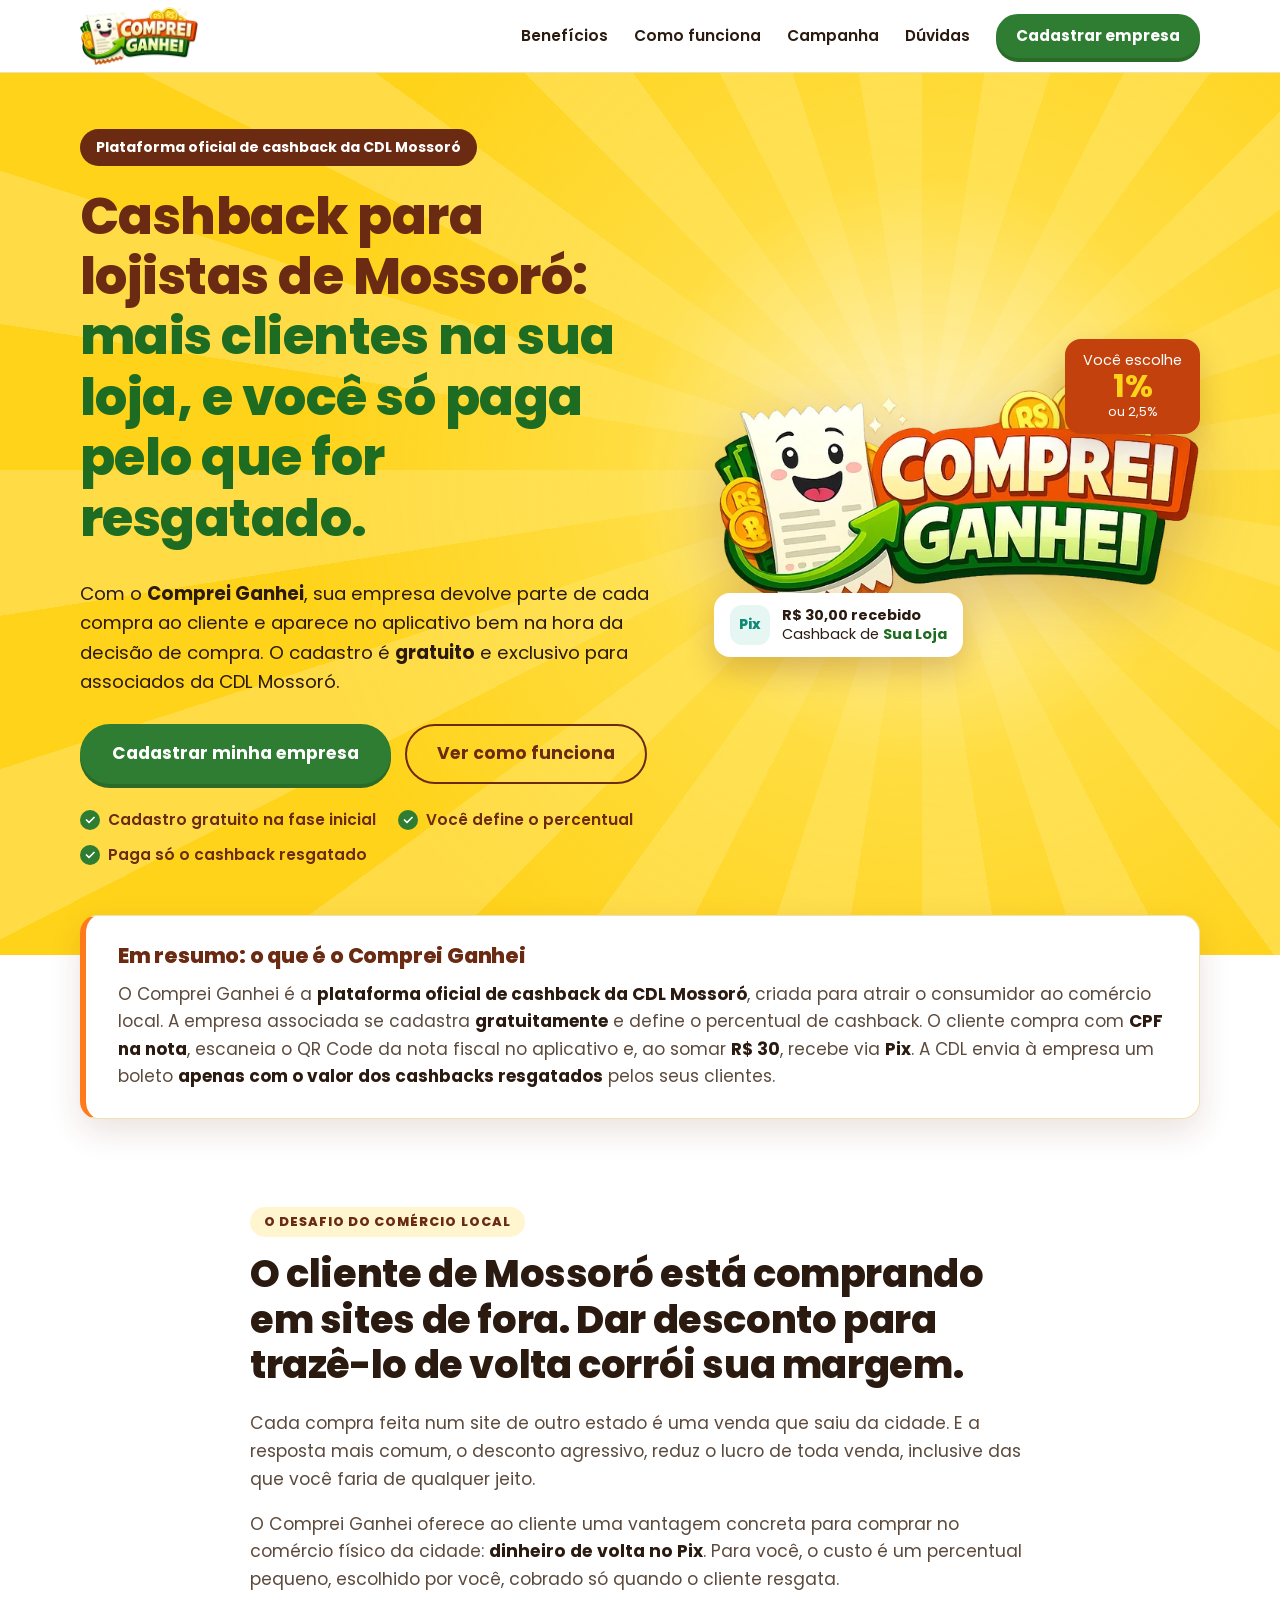
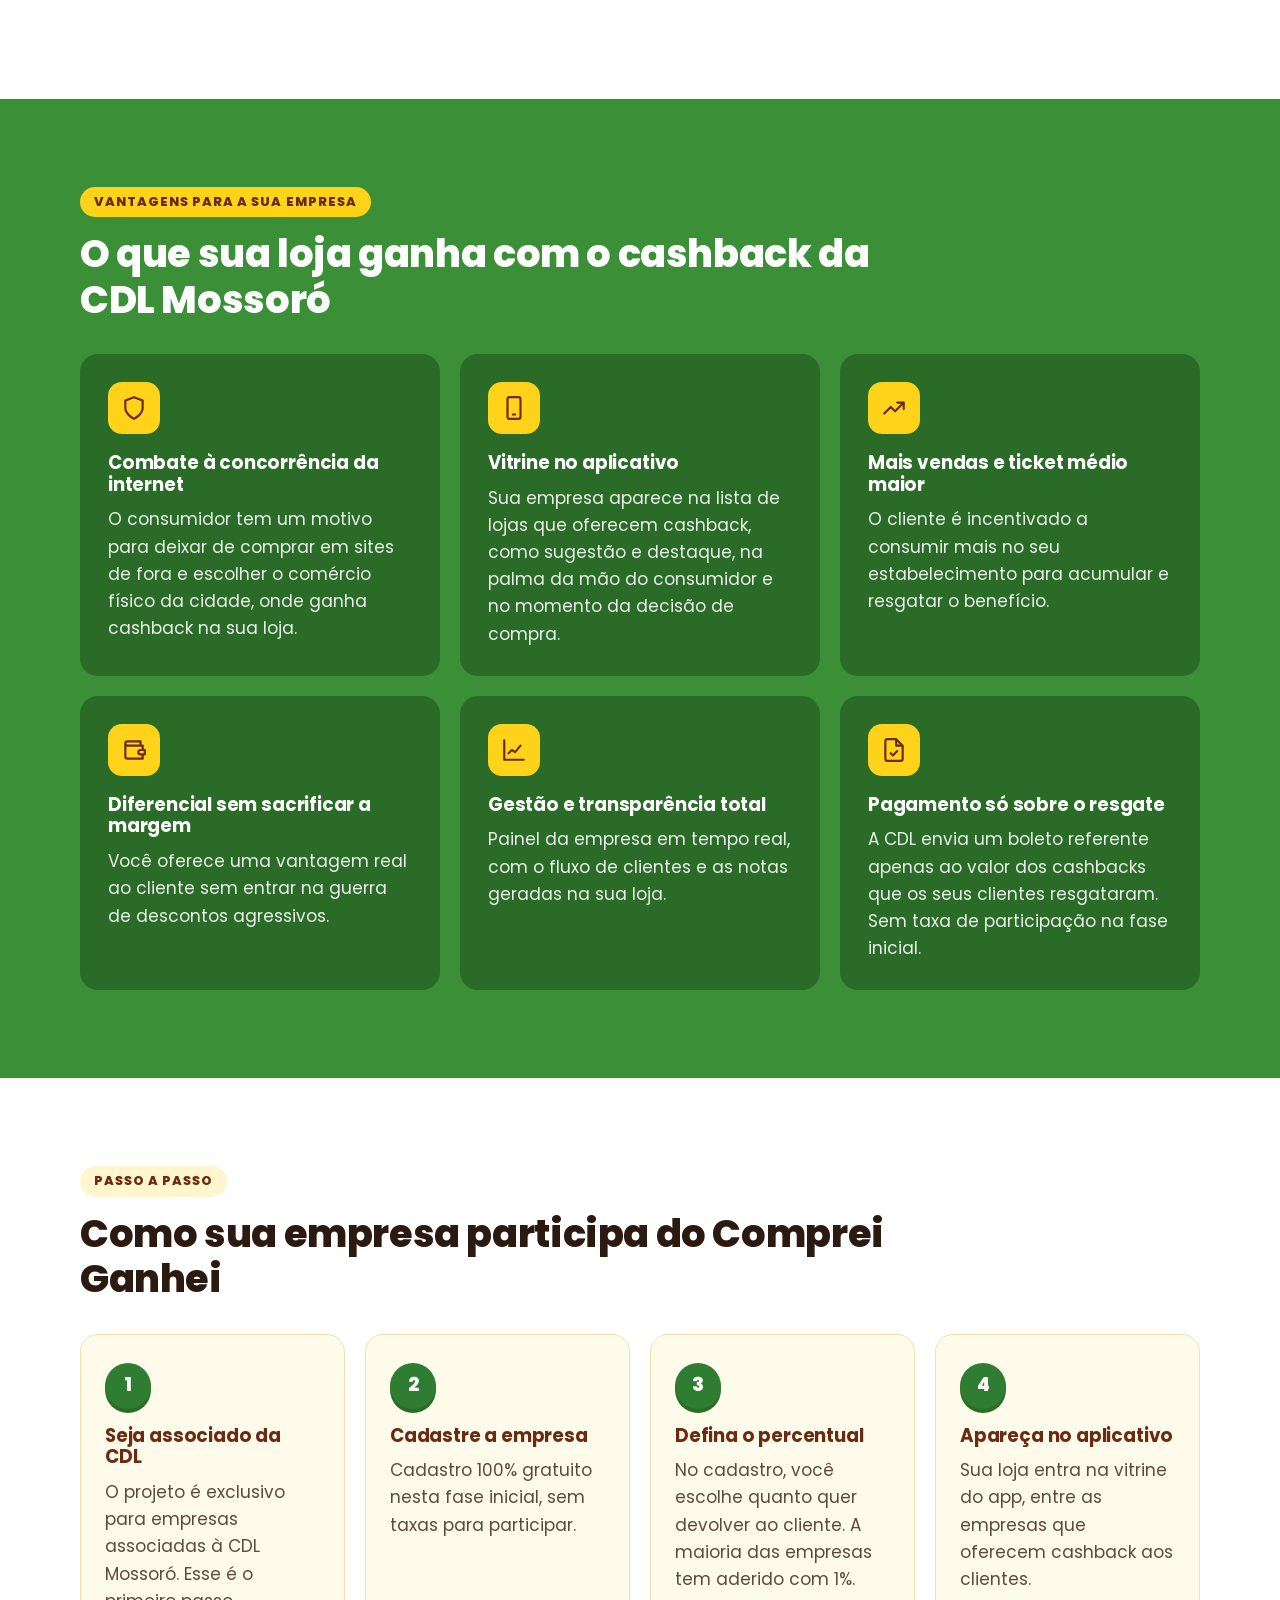
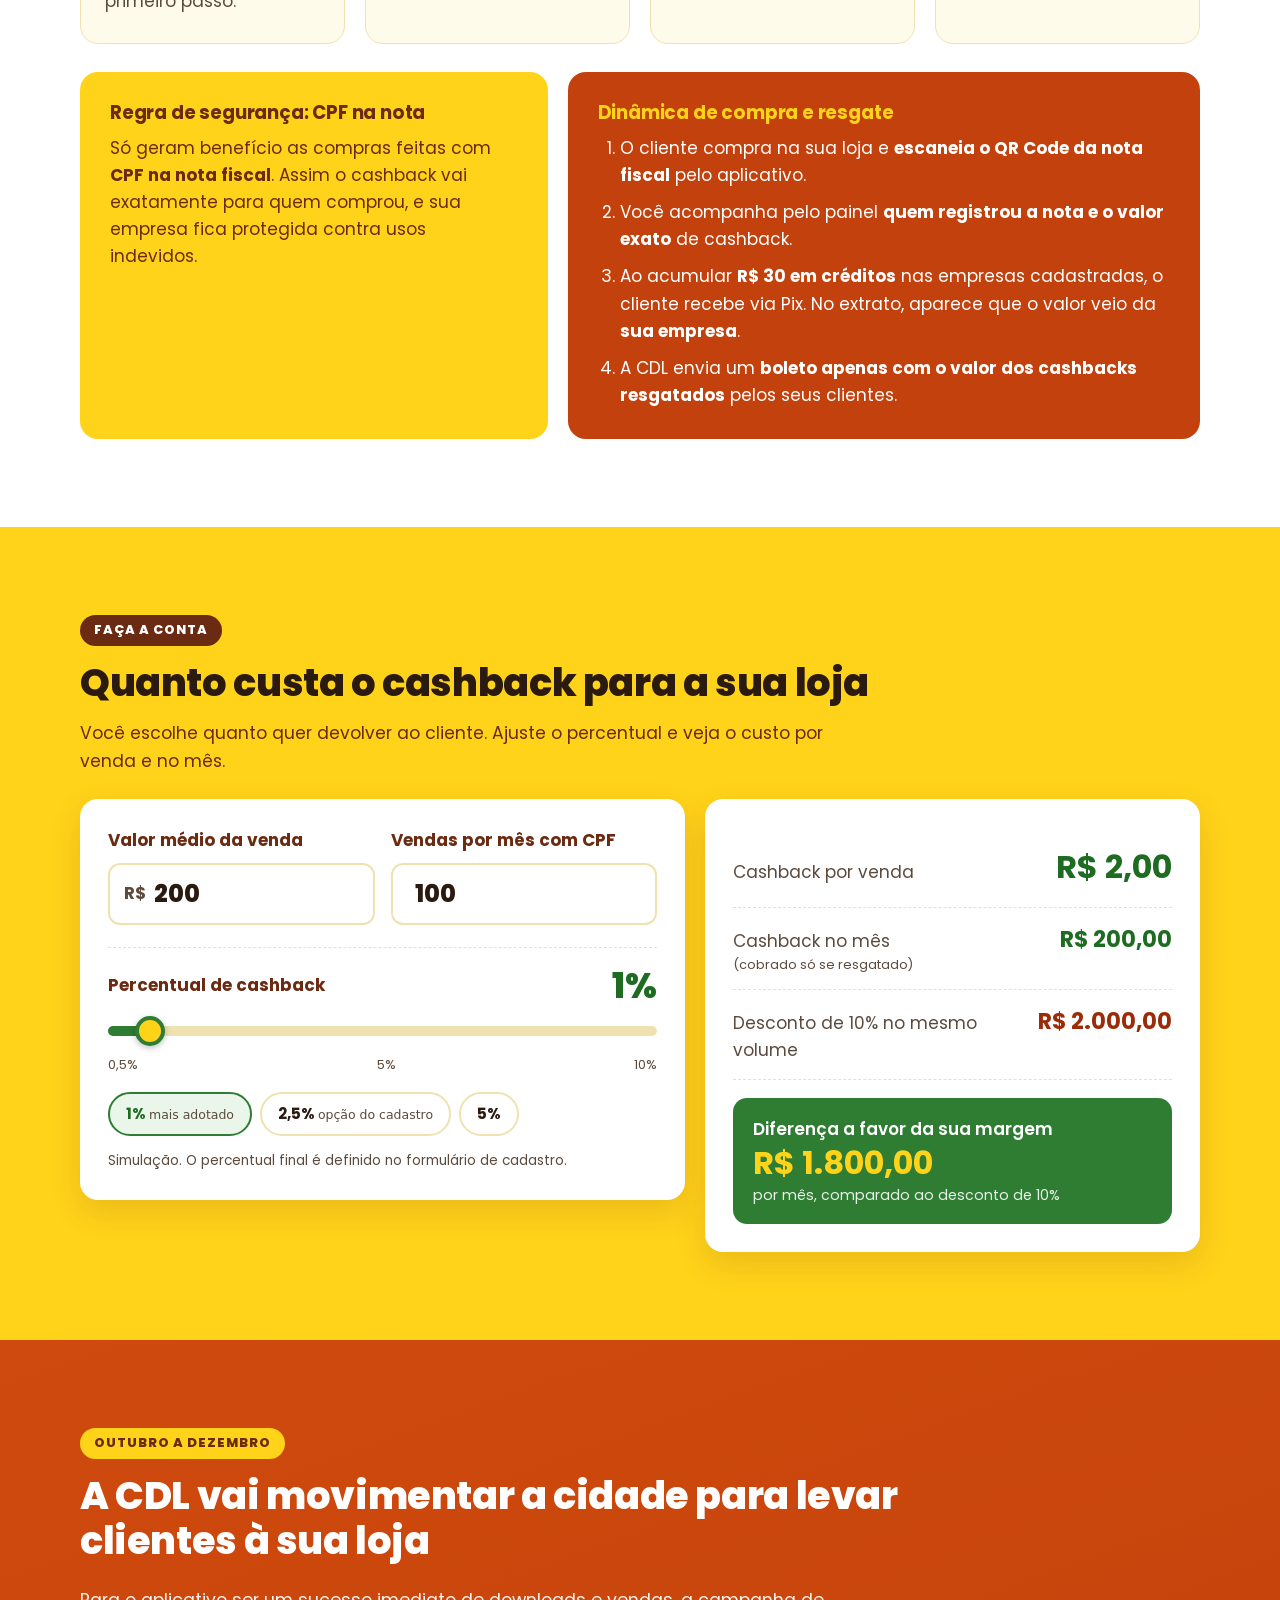
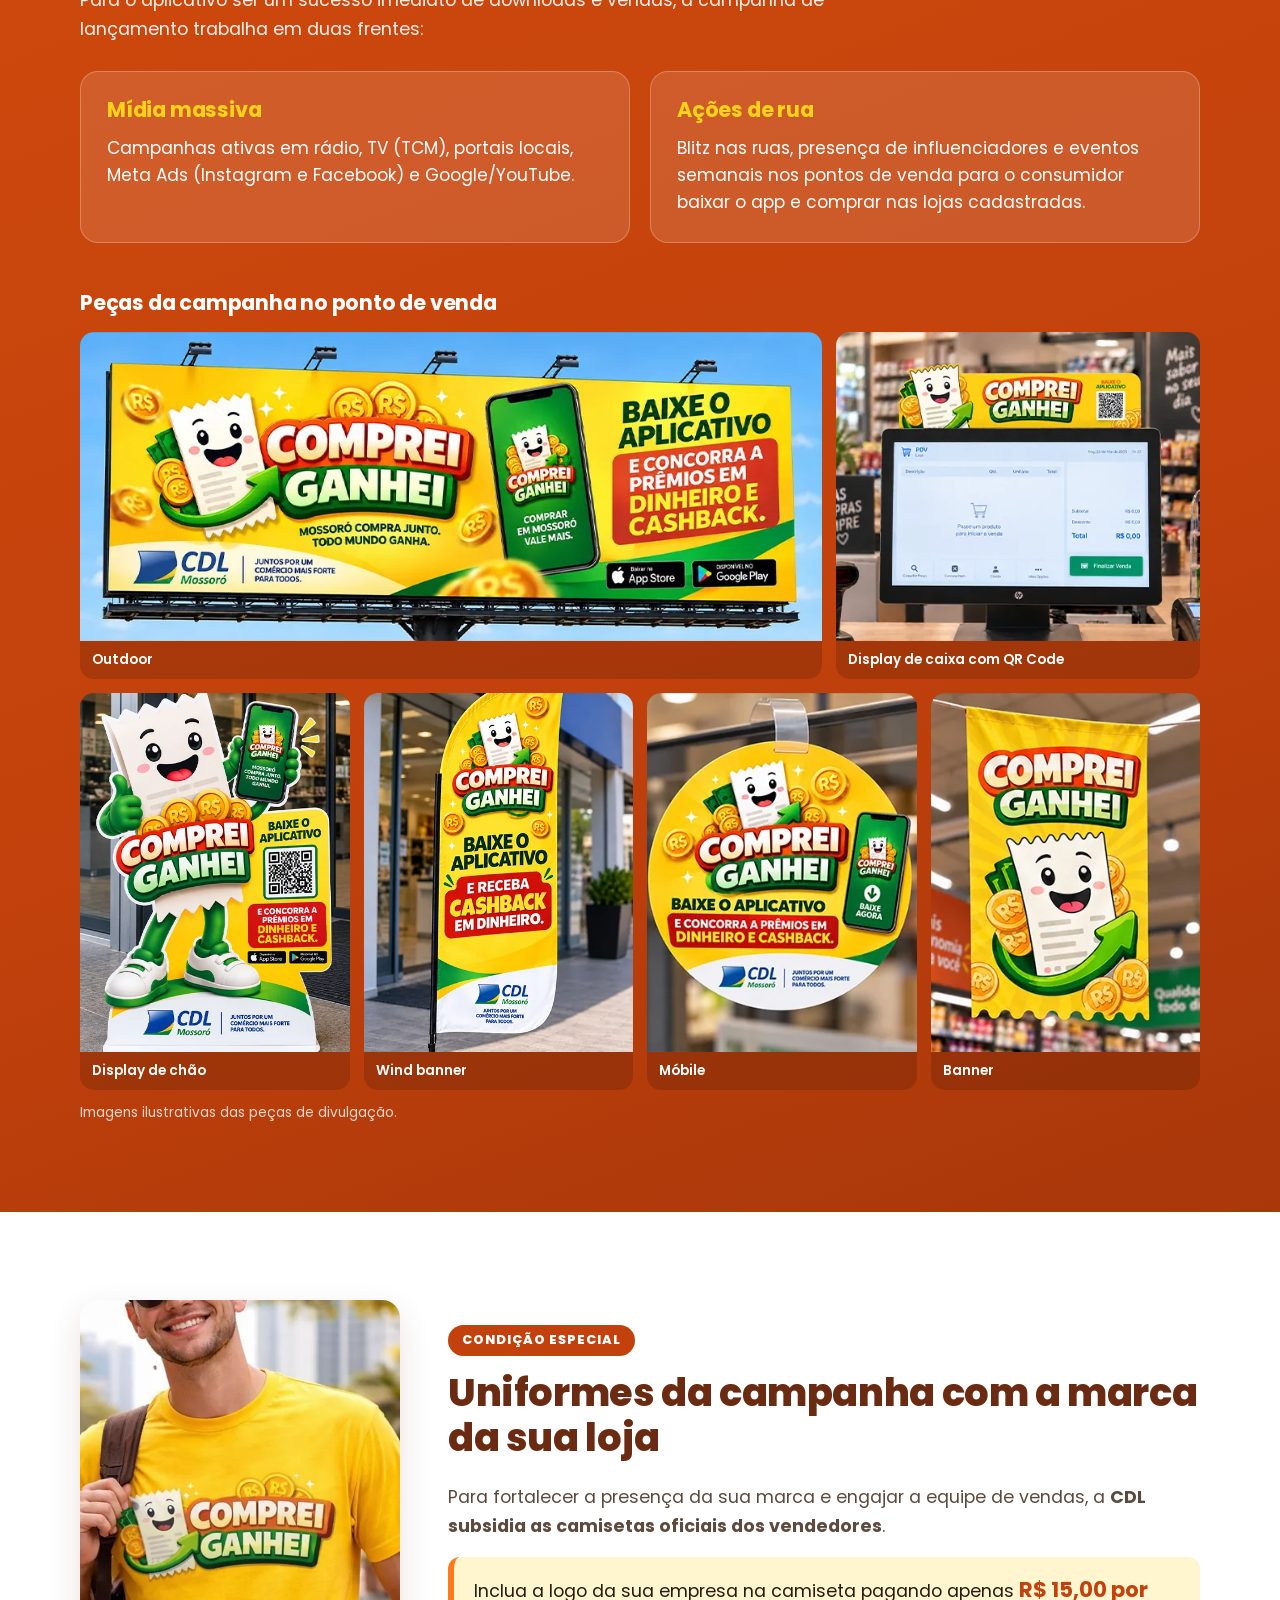
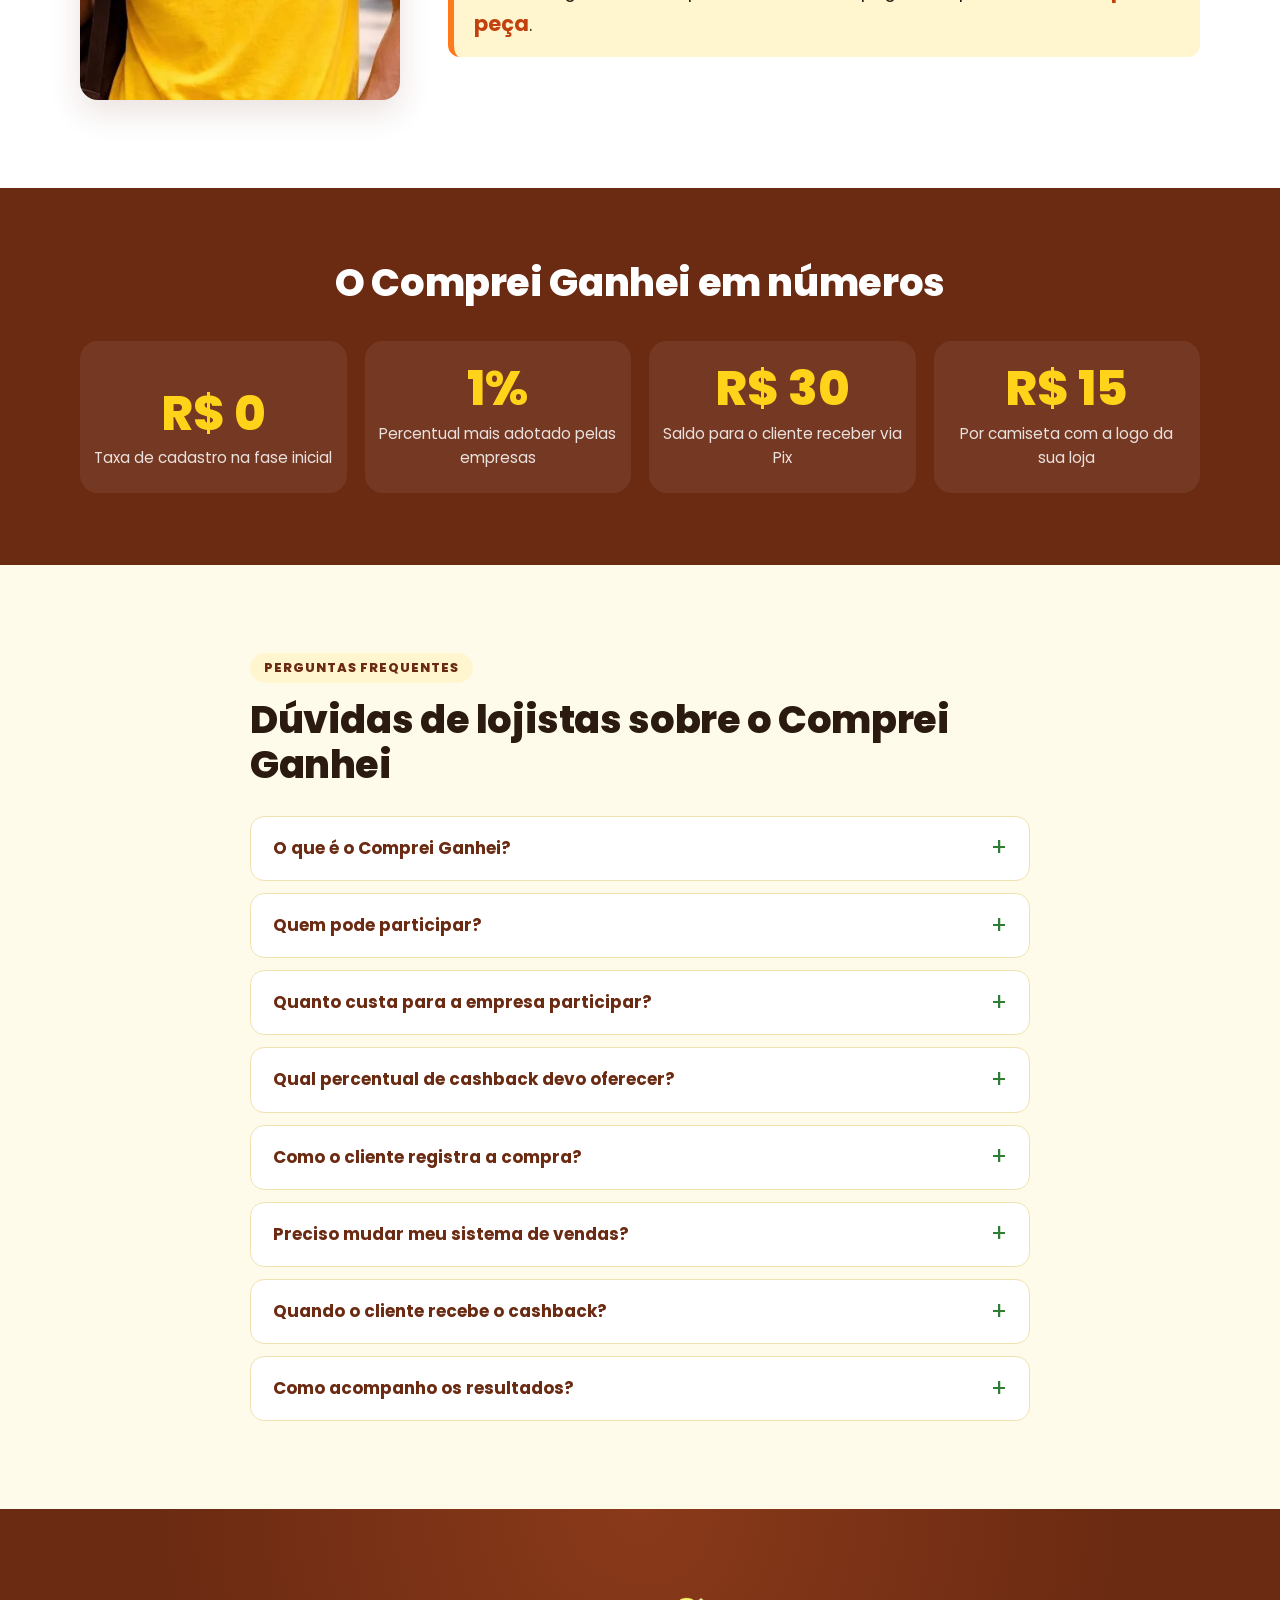
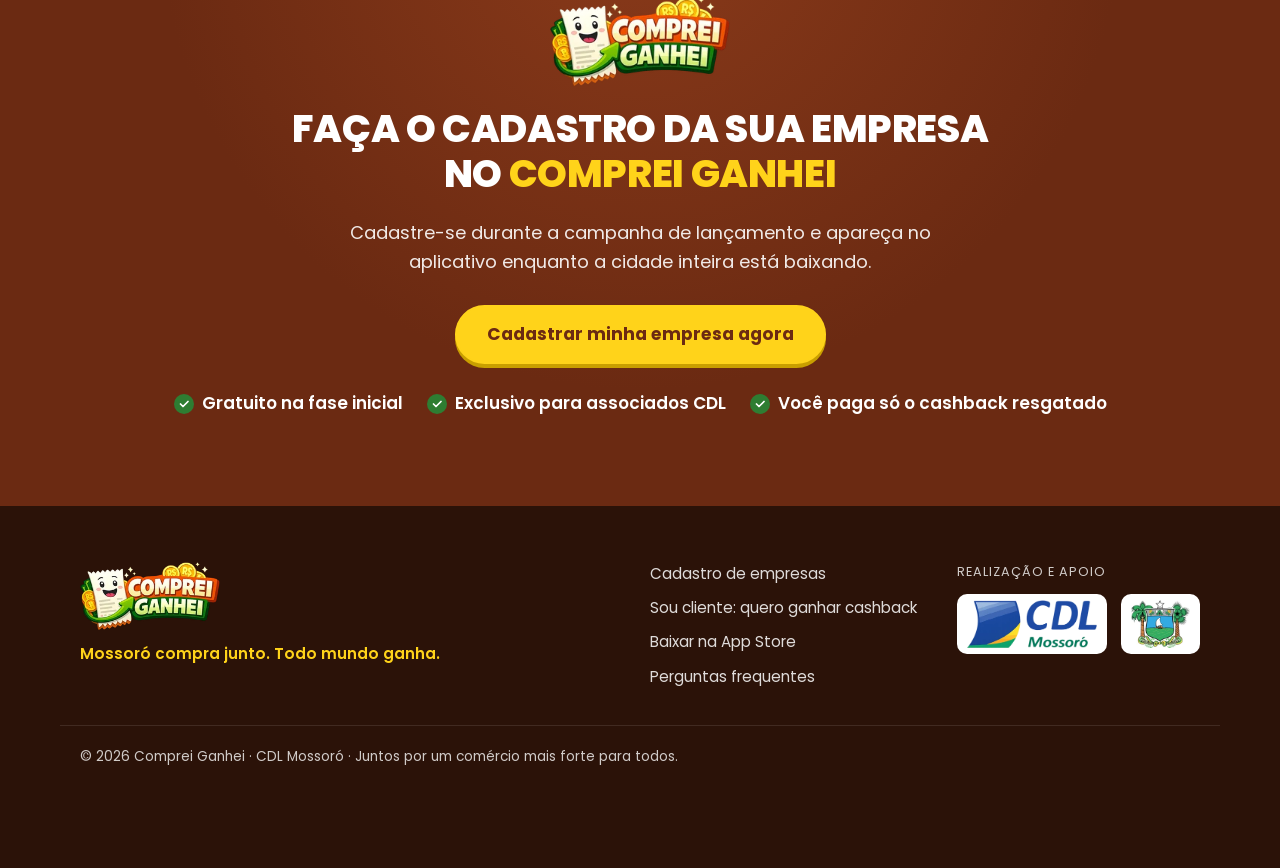
==== commit 0dbaa7cf: "Calculadora com percentual de cashback variável Troca as opções fixas por controle deslizante de 0,5" ====
--- a/lojistas/index.html
+++ b/lojistas/index.html
@@ -293,29 +293,59 @@
       <div class="wrap">
         <p class="sobretitulo sobretitulo--marrom">Faça a conta</p>
         <h2 id="conta-titulo">Quanto custa o cashback para a sua loja</h2>
+        <p class="estreito conta__intro">Você escolhe quanto quer devolver ao cliente. Ajuste o percentual e veja o custo por venda e no mês.</p>
         <div class="conta">
           <div class="conta__calc">
-            <label for="valor-venda">Valor da venda</label>
-            <div class="conta__campo">
-              <span>R$</span>
-              <input id="valor-venda" type="number" inputmode="decimal" min="1" step="1" value="200">
+            <div class="conta__duplo">
+              <div>
+                <label for="valor-venda">Valor médio da venda</label>
+                <div class="conta__campo">
+                  <span>R$</span>
+                  <input id="valor-venda" type="number" inputmode="decimal" min="1" step="1" value="200">
+                </div>
+              </div>
+              <div>
+                <label for="vendas-mes">Vendas por mês com CPF</label>
+                <div class="conta__campo">
+                  <input id="vendas-mes" type="number" inputmode="numeric" min="1" step="1" value="100">
+                </div>
+              </div>
             </div>
-            <fieldset class="conta__pct">
-              <legend>Percentual de cashback</legend>
-              <label><input type="radio" name="pct" value="1" checked> 1%</label>
-              <label><input type="radio" name="pct" value="2.5"> 2,5%</label>
-            </fieldset>
-          </div>
+
+            <div class="conta__pct">
+              <div class="conta__pct-topo">
+                <label for="pct">Percentual de cashback</label>
+                <output id="pct-valor" for="pct">1%</output>
+              </div>
+              <input id="pct" type="range" min="0.5" max="10" step="0.5" value="1" aria-describedby="pct-dica">
+              <div class="conta__escala" aria-hidden="true"><span>0,5%</span><span>5%</span><span>10%</span></div>
+              <div class="conta__atalhos" role="group" aria-label="Percentuais de referência">
+                <button type="button" data-pct="1">1% <small>mais adotado</small></button>
+                <button type="button" data-pct="2.5">2,5% <small>opção do cadastro</small></button>
+                <button type="button" data-pct="5">5%</button>
+              </div>
+              <p id="pct-dica" class="conta__dica">Simulação. O percentual final é definido no formulário de cadastro.</p>
+            </div>
+          </div>
+
           <div class="conta__resultado" aria-live="polite">
             <div class="conta__linha conta__linha--cb">
-              <span>Cashback que volta ao cliente</span>
+              <span>Cashback por venda</span>
               <strong id="res-cashback">R$ 2,00</strong>
             </div>
             <div class="conta__linha">
-              <span>Um desconto de 10% custaria</span>
-              <strong id="res-desconto">R$ 20,00</strong>
+              <span>Cashback no mês <small>(cobrado só se resgatado)</small></span>
+              <strong id="res-mes" class="conta__verde">R$ 200,00</strong>
             </div>
-            <p class="conta__nota">E o cashback só é cobrado da sua empresa quando o cliente resgata.</p>
+            <div class="conta__linha">
+              <span>Desconto de 10% no mesmo volume</span>
+              <strong id="res-desconto">R$ 2.000,00</strong>
+            </div>
+            <div class="conta__economia">
+              <span>Diferença a favor da sua margem</span>
+              <strong id="res-economia">R$ 1.800,00</strong>
+              <small>por mês, comparado ao desconto de 10%</small>
+            </div>
           </div>
         </div>
       </div>
--- a/assets/css/style.css
+++ b/assets/css/style.css
@@ -190,24 +190,46 @@
 @media (max-width: 860px) { .dinamica { grid-template-columns: 1fr; } .dinamica > div { padding: 24px; } }
 
 /* Simulação */
-.conta { display: grid; grid-template-columns: 1fr 1fr; gap: 20px; margin-top: 28px; }
+.conta__intro { margin: -8px 0 0; font-size: 1.08rem; color: var(--marrom); }
+.conta { display: grid; grid-template-columns: 1.1fr .9fr; gap: 20px; margin-top: 24px; align-items: start; }
 .conta__calc, .conta__resultado { background: #fff; border-radius: var(--raio); padding: 28px; box-shadow: var(--sombra); }
-.conta__calc > label, .conta__pct legend { display: block; font-weight: 700; margin-bottom: 8px; color: var(--marrom); }
+.conta__calc label { display: block; font-weight: 700; margin-bottom: 8px; color: var(--marrom); }
+.conta__duplo { display: grid; grid-template-columns: 1fr 1fr; gap: 16px; }
 .conta__campo { display: flex; align-items: center; border: 2px solid var(--borda); border-radius: 12px; padding: 0 14px; margin-bottom: 22px; }
 .conta__campo:focus-within { border-color: var(--verde); }
 .conta__campo span { font-weight: 700; color: var(--texto-suave); }
-.conta__campo input { border: 0; outline: none; font: inherit; font-size: 1.6rem; font-weight: 800; width: 100%; padding: 10px 8px; color: var(--texto); background: transparent; }
-.conta__pct { border: 0; padding: 0; margin: 0; display: flex; flex-wrap: wrap; gap: 10px; }
-.conta__pct legend { width: 100%; }
-.conta__pct label { display: inline-flex; align-items: center; gap: 8px; padding: 10px 18px; border: 2px solid var(--borda); border-radius: 999px; font-weight: 700; cursor: pointer; }
-.conta__pct label:has(input:checked) { border-color: var(--verde); background: #eaf6ea; color: var(--verde-texto); }
-.conta__pct input { accent-color: var(--verde); }
+.conta__campo input { border: 0; outline: none; font: inherit; font-size: 1.5rem; font-weight: 800; width: 100%; min-width: 0; padding: 10px 8px; color: var(--texto); background: transparent; }
+.conta__pct { border-top: 1px dashed var(--borda); padding-top: 20px; }
+.conta__pct-topo { display: flex; justify-content: space-between; align-items: center; gap: 12px; }
+.conta__pct-topo label { margin: 0; }
+.conta__pct output { font-size: 2.2rem; font-weight: 800; color: var(--verde-texto); line-height: 1; }
+.conta__pct input[type="range"] { --preenchido: 5%; -webkit-appearance: none; appearance: none; width: 100%; height: 32px; margin: 12px 0 4px; background: transparent; cursor: pointer; }
+.conta__pct input[type="range"]::-webkit-slider-runnable-track { height: 10px; border-radius: 999px; background: linear-gradient(to right, var(--verde) var(--preenchido), var(--borda) var(--preenchido)); }
+.conta__pct input[type="range"]::-moz-range-track { height: 10px; border-radius: 999px; background: var(--borda); }
+.conta__pct input[type="range"]::-moz-range-progress { height: 10px; border-radius: 999px; background: var(--verde); }
+.conta__pct input[type="range"]::-webkit-slider-thumb { -webkit-appearance: none; width: 30px; height: 30px; margin-top: -10px; border-radius: 50%; background: var(--amarelo); border: 4px solid var(--verde); box-shadow: 0 2px 6px rgba(0, 0, 0, .25); }
+.conta__pct input[type="range"]::-moz-range-thumb { width: 22px; height: 22px; border-radius: 50%; background: var(--amarelo); border: 4px solid var(--verde); box-shadow: 0 2px 6px rgba(0, 0, 0, .25); }
+.conta__escala { display: flex; justify-content: space-between; font-size: .8rem; color: var(--texto-suave); }
+.conta__atalhos { display: flex; flex-wrap: wrap; gap: 8px; margin-top: 16px; }
+.conta__atalhos button {
+  font: inherit; font-weight: 700; font-size: .95rem; color: var(--texto); cursor: pointer;
+  background: #fff; border: 2px solid var(--borda); border-radius: 999px; padding: 8px 16px; min-height: 44px;
+}
+.conta__atalhos button small { font-weight: 500; color: var(--texto-suave); font-size: .78rem; }
+.conta__atalhos button[aria-pressed="true"] { border-color: var(--verde); background: #eaf6ea; color: var(--verde-texto); }
+.conta__dica { margin: 14px 0 0; font-size: .85rem; color: var(--texto-suave); }
 .conta__linha { display: flex; justify-content: space-between; align-items: baseline; gap: 12px; padding: 14px 0; border-bottom: 1px dashed var(--borda); }
 .conta__linha span { color: var(--texto-suave); }
-.conta__linha strong { font-size: 1.5rem; color: #9b2c0a; }
+.conta__linha small { display: block; font-size: .8rem; }
+.conta__linha strong { font-size: 1.4rem; color: #9b2c0a; white-space: nowrap; }
+.conta__linha strong.conta__verde { color: var(--verde-texto); }
 .conta__linha--cb strong { font-size: 2rem; color: var(--verde-texto); }
-.conta__nota { margin: 16px 0 0; font-weight: 600; color: var(--marrom); }
-@media (max-width: 760px) { .conta { grid-template-columns: 1fr; } .conta__calc, .conta__resultado { padding: 22px; } }
+.conta__economia { margin-top: 18px; background: var(--verde); color: #fff; border-radius: 14px; padding: 18px 20px; display: grid; gap: 2px; }
+.conta__economia span { font-weight: 600; }
+.conta__economia strong { font-size: 2rem; color: var(--amarelo); line-height: 1.15; }
+.conta__economia small { opacity: .9; }
+@media (max-width: 860px) { .conta { grid-template-columns: 1fr; } }
+@media (max-width: 600px) { .conta__calc, .conta__resultado { padding: 22px; } .conta__duplo { grid-template-columns: 1fr; gap: 0; } .conta__linha--cb strong { font-size: 1.6rem; } .conta__linha strong { font-size: 1.2rem; } }
 
 /* Campanha de lançamento */
 .secao--laranja h2 { color: #fff; }
